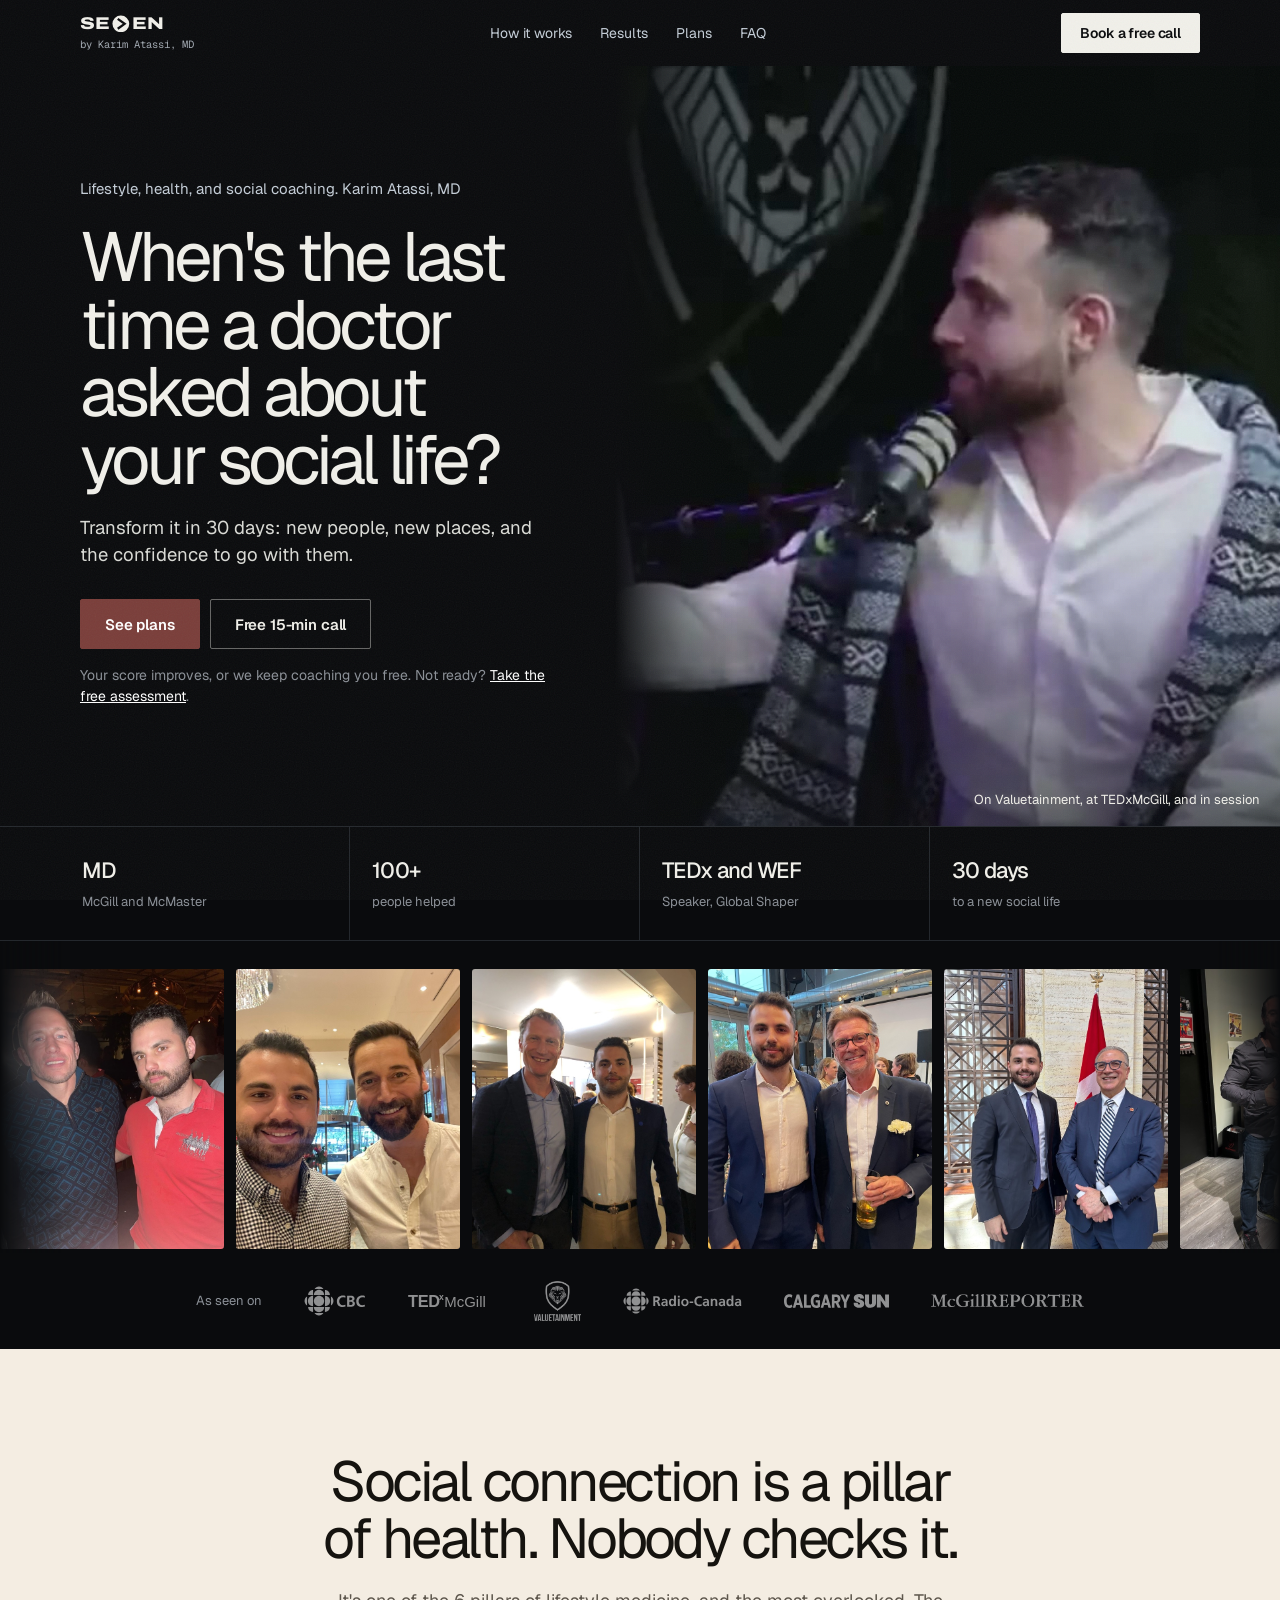
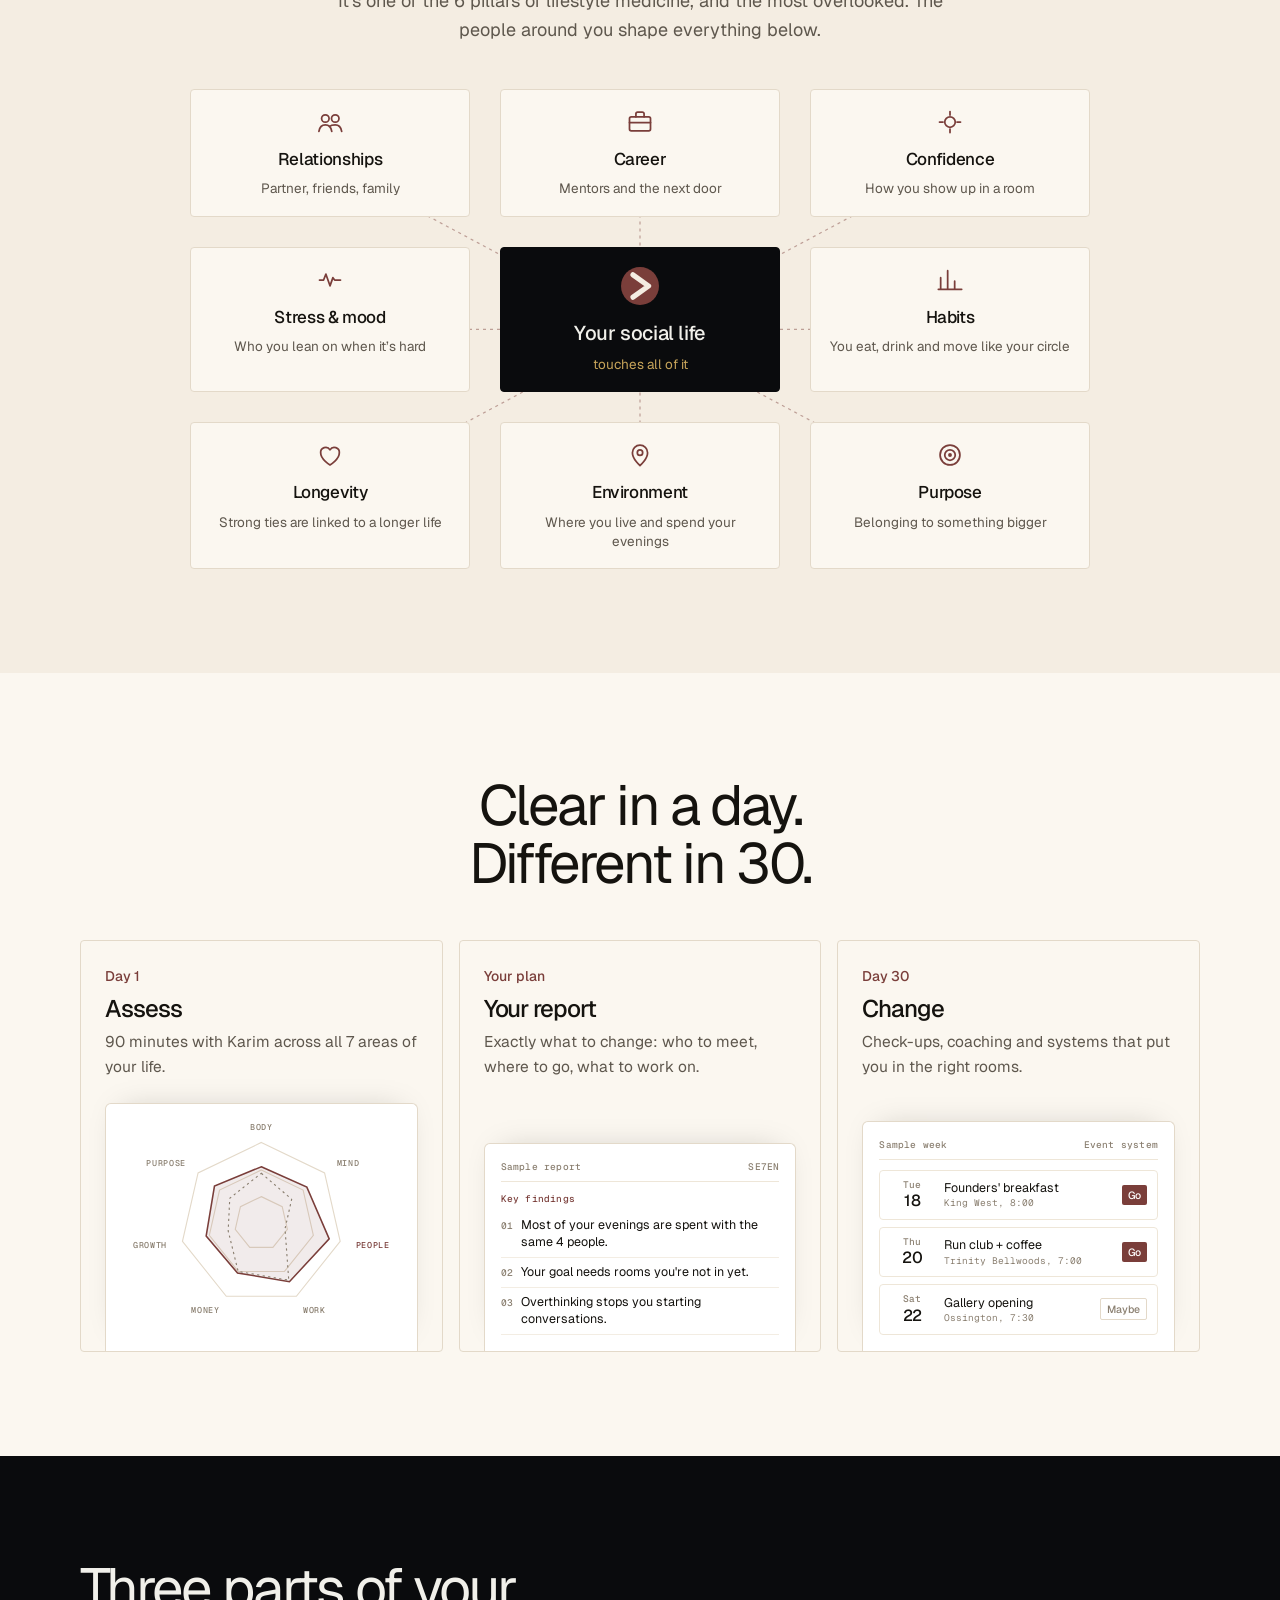
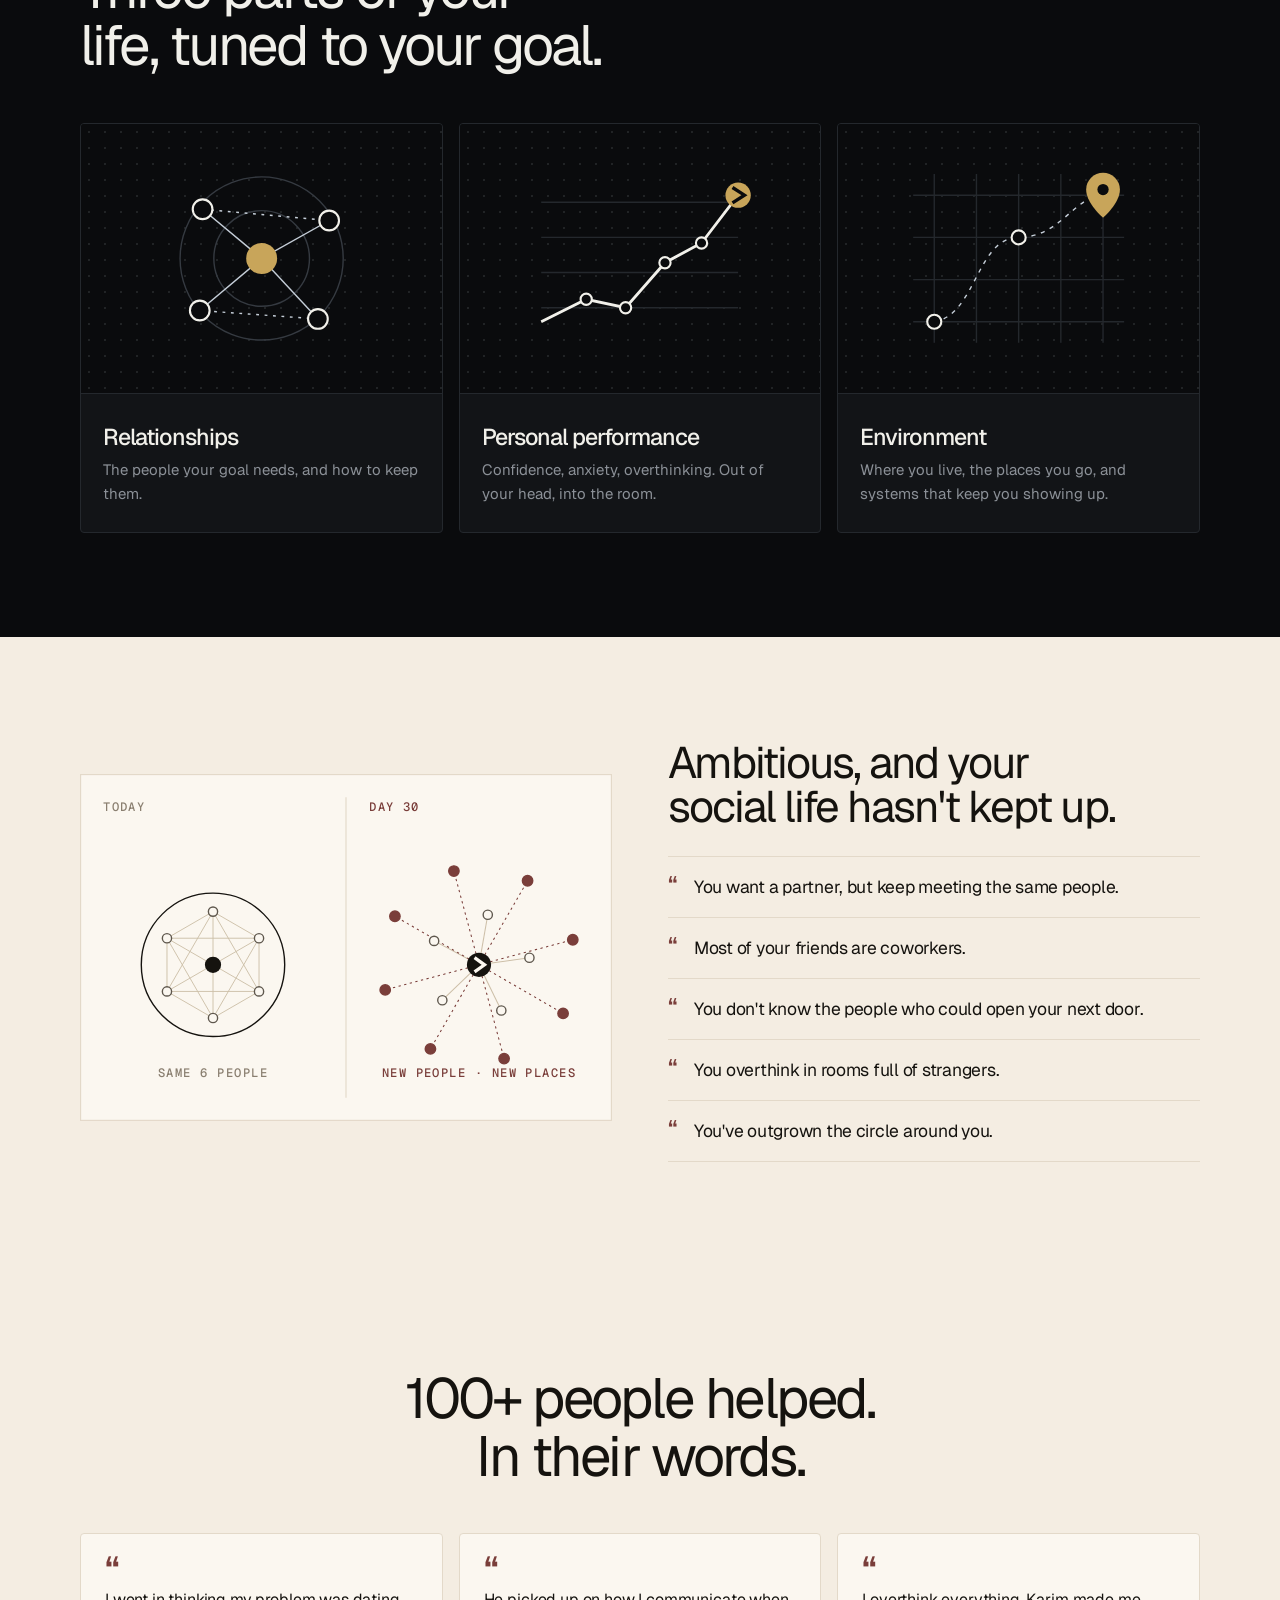
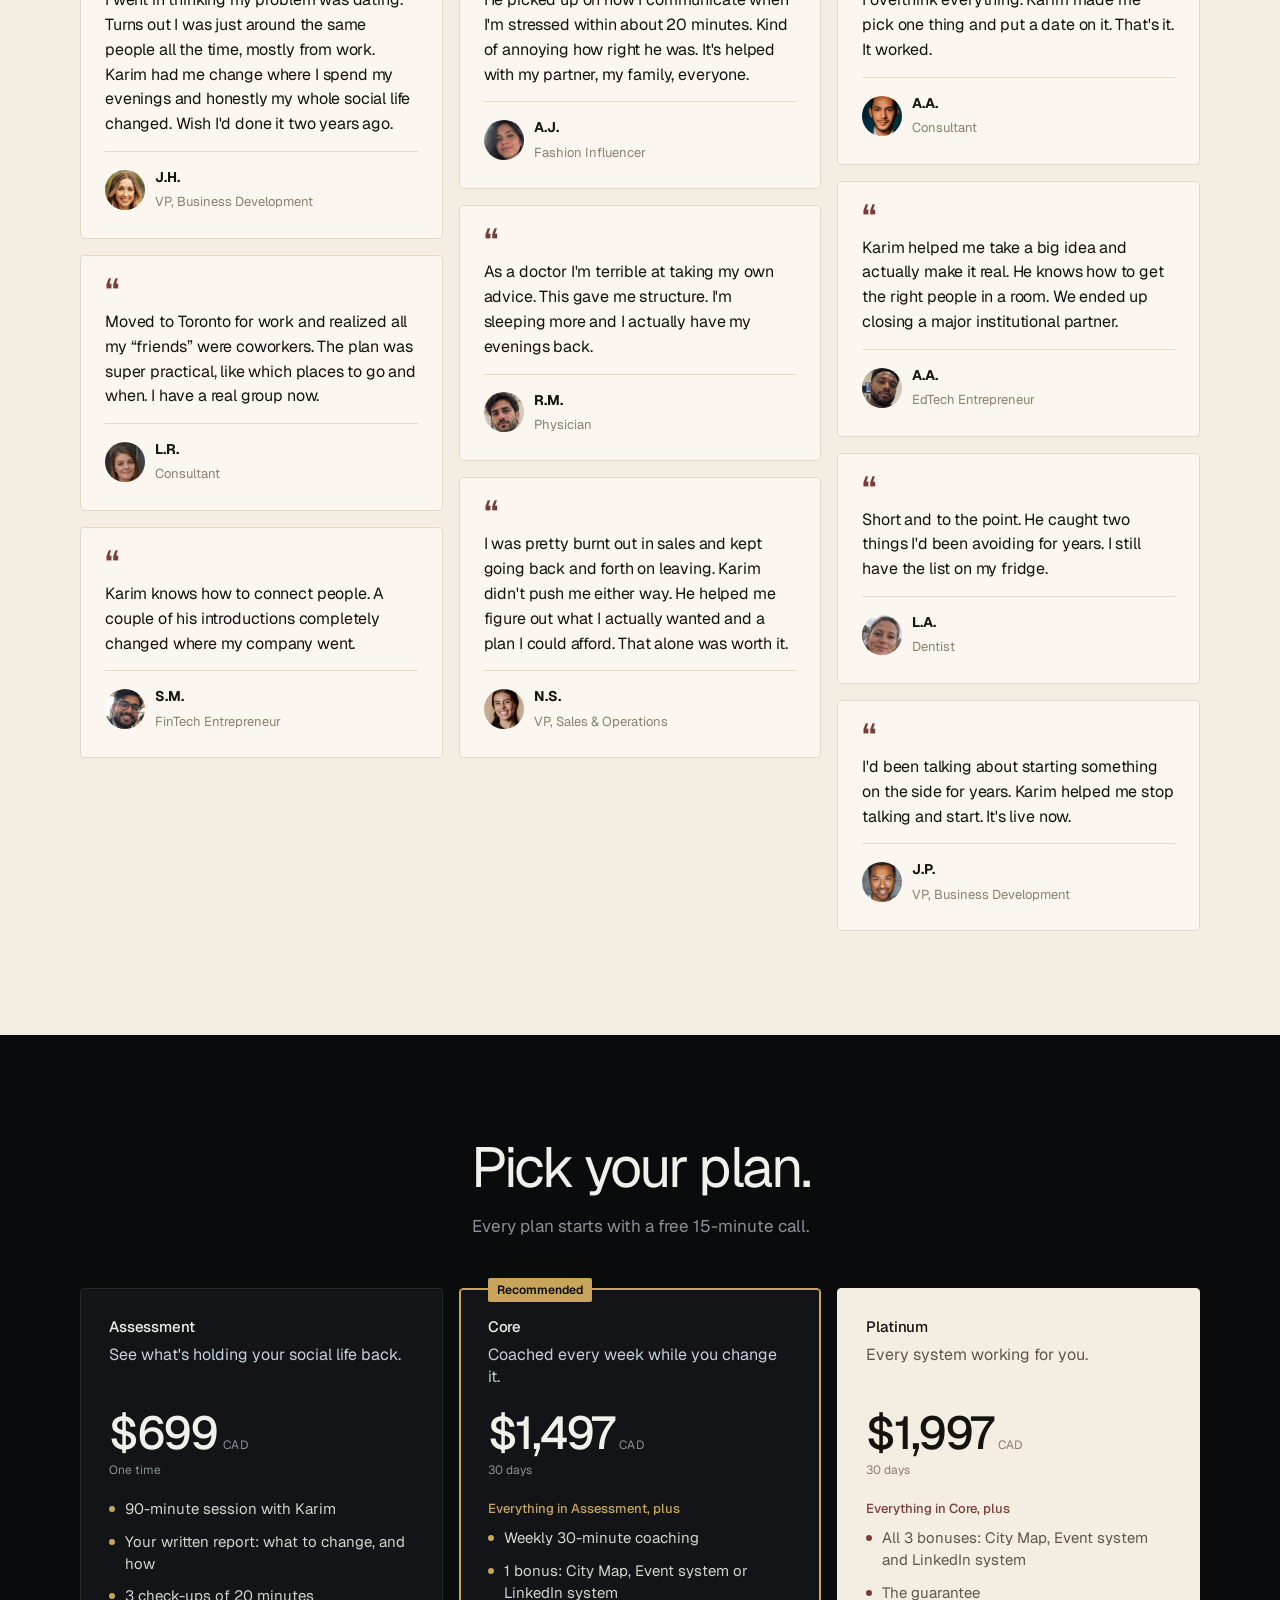
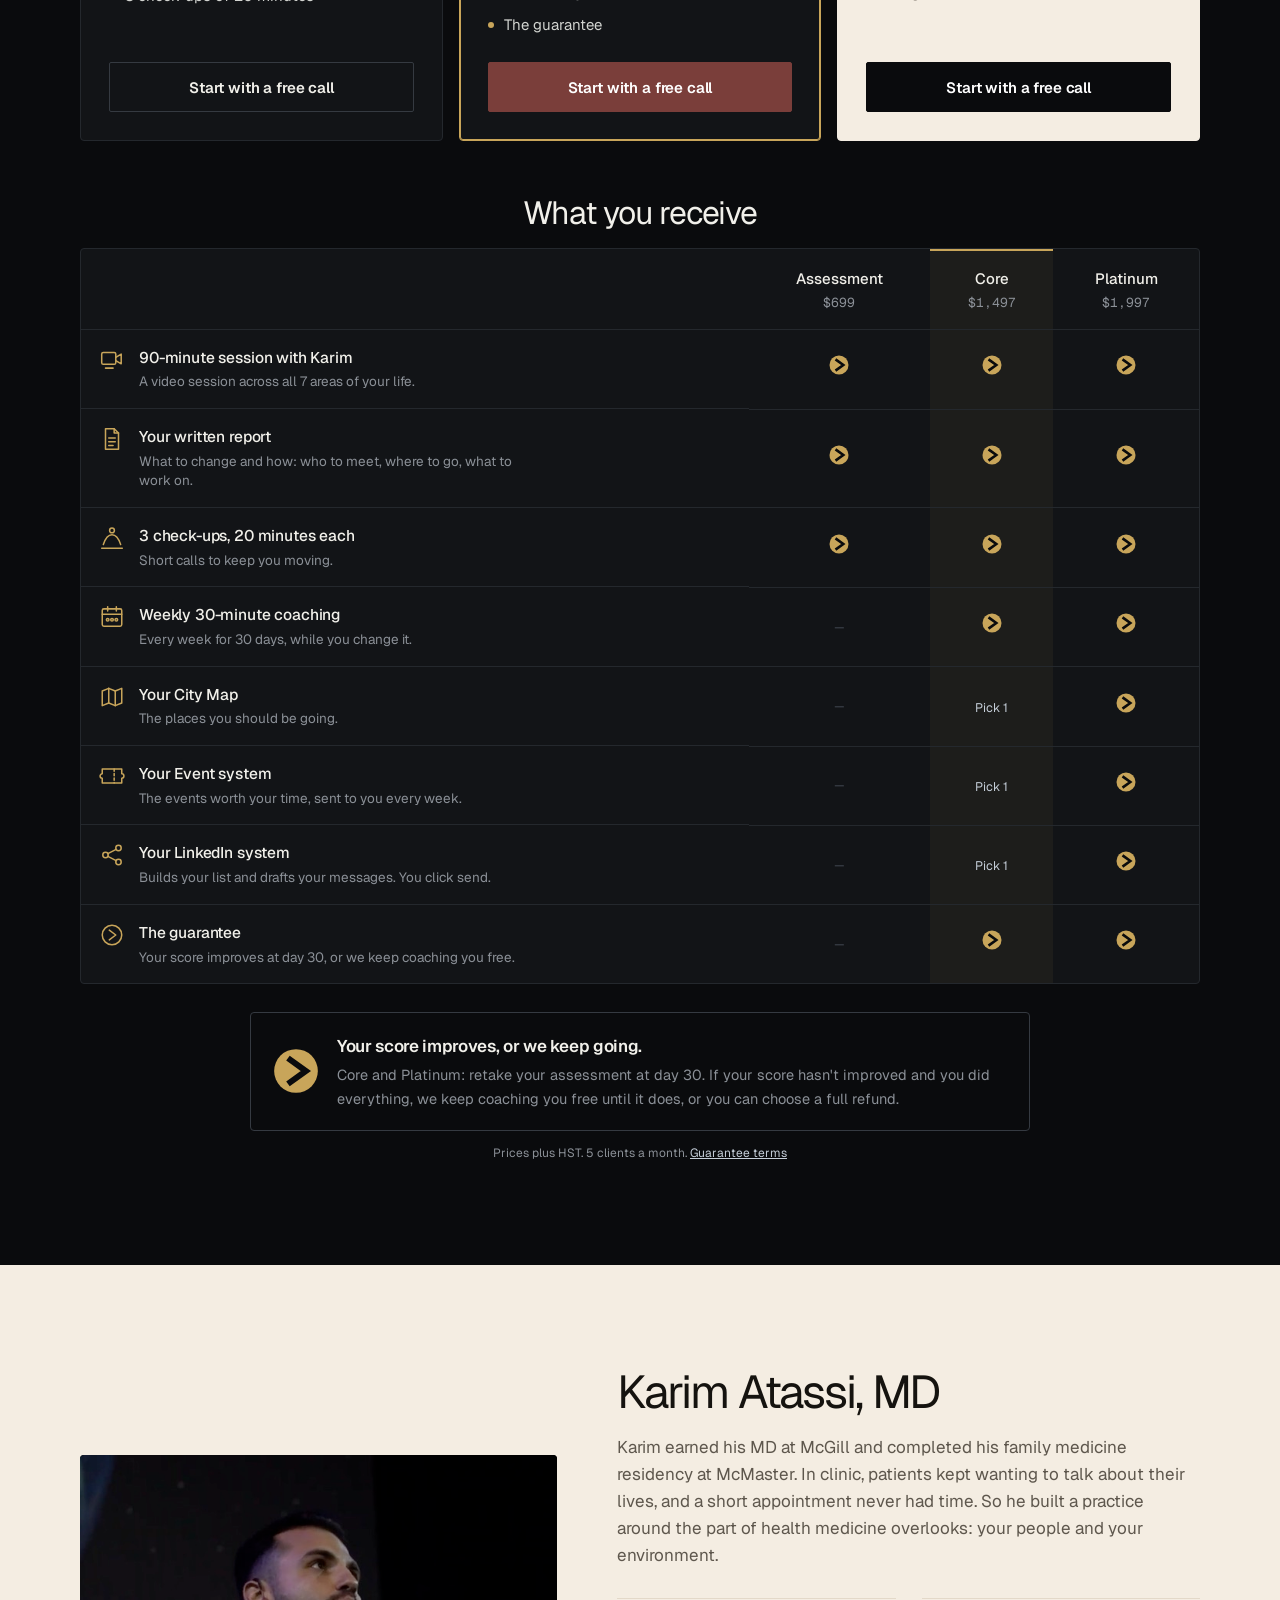
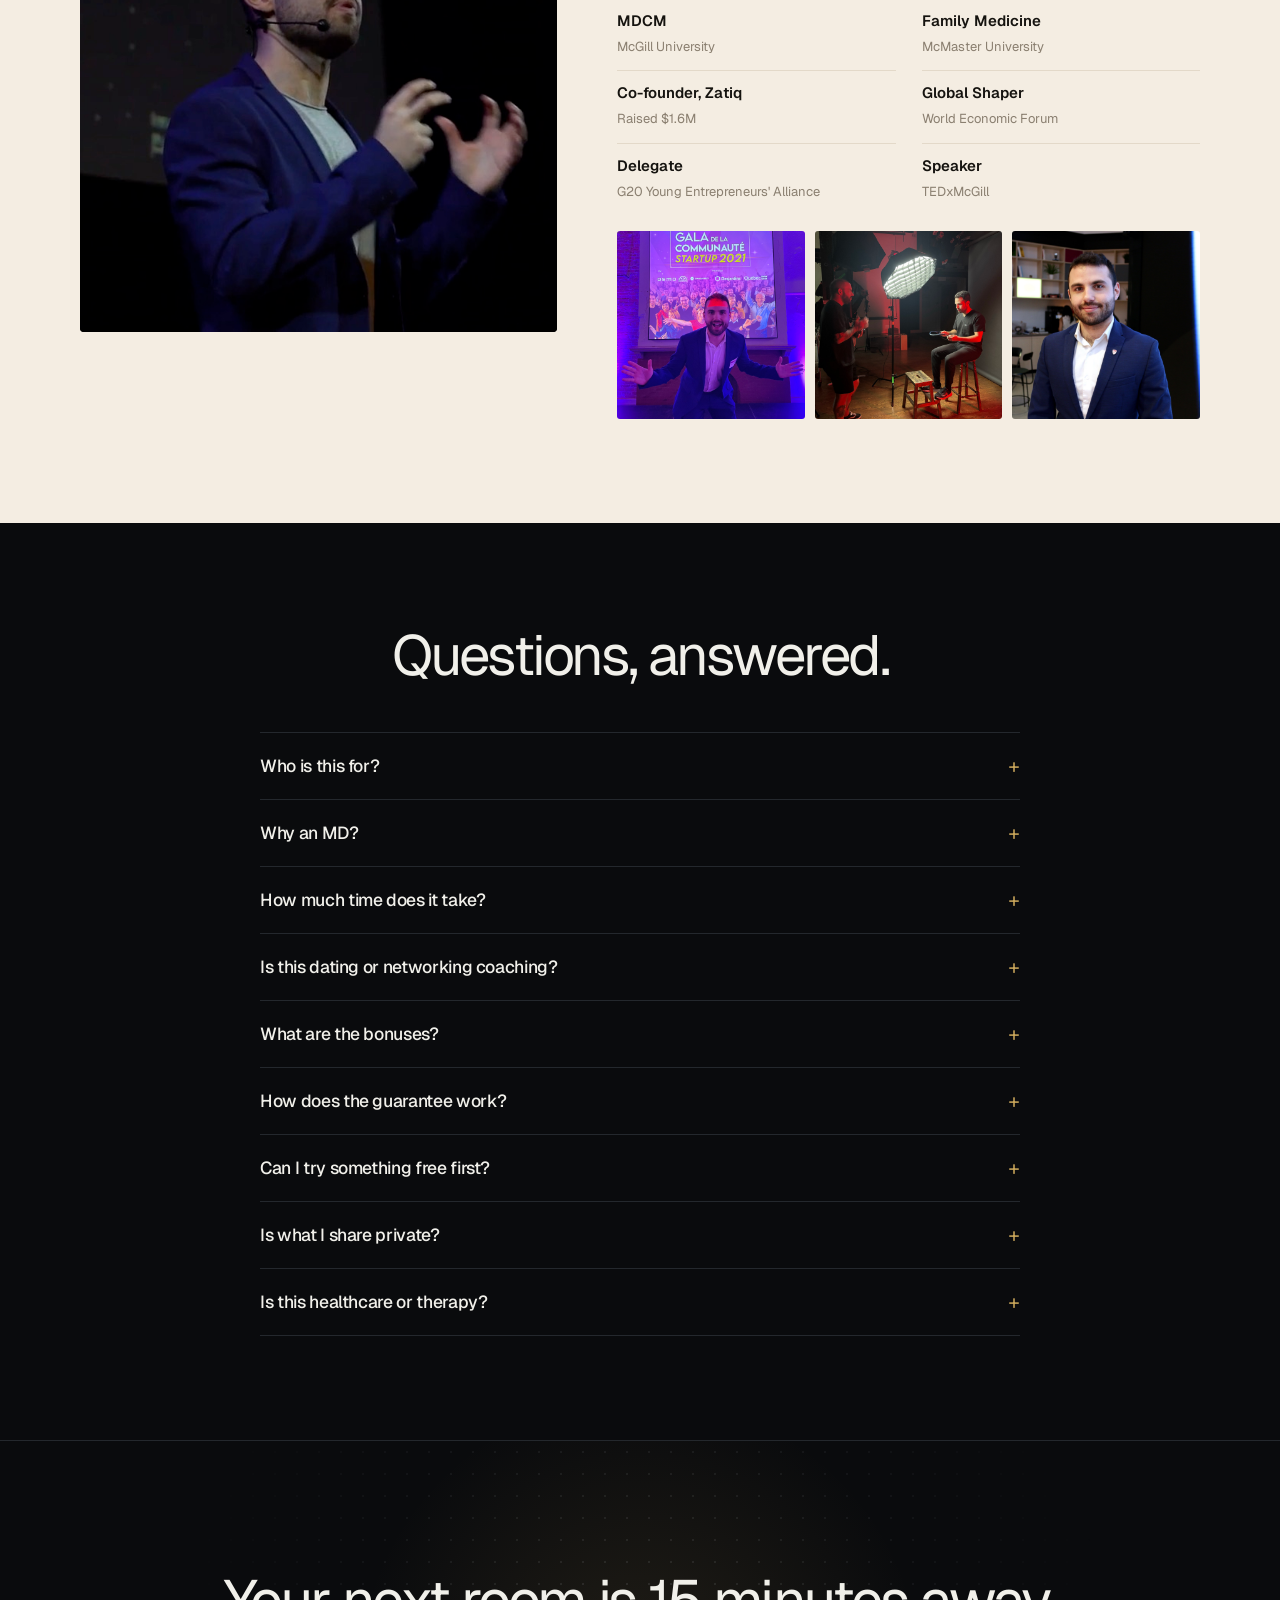
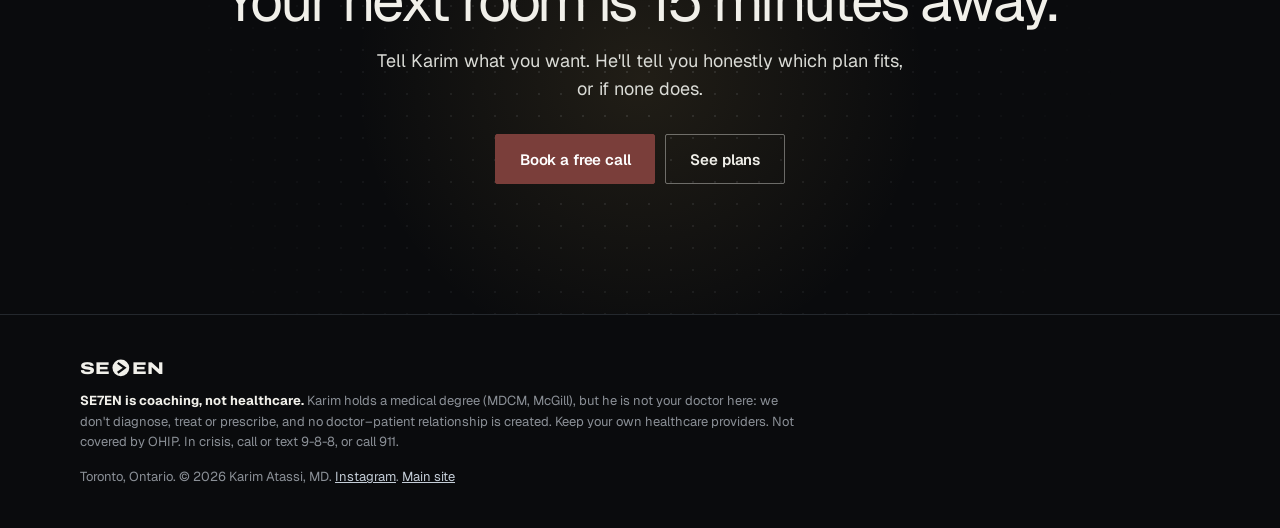
==== social/index.html @ a7f188f7 "social: visual 'What you receive' comparison per plan; About uses TEDx spotlight + Startup Gala, whi" ====
<!doctype html>
<html lang="en-CA">
<head>
<meta charset="utf-8">
<meta name="viewport" content="width=device-width, initial-scale=1, viewport-fit=cover">
<title>Social Health Coaching · Karim Atassi, MD</title>
<meta name="description" content="When's the last time a doctor asked about your social life? MD-led lifestyle and social health coaching with Karim Atassi, MD. Transform your social life in 30 days. From $699 CAD. Coaching, not healthcare.">
<meta name="theme-color" content="#0A0B0D">
<meta property="og:title" content="When's the last time a doctor asked about your social life?">
<meta property="og:description" content="MD-led lifestyle and social health coaching with Karim Atassi, MD. New people, new places, and the confidence to go with them.">
<meta property="og:image" content="https://karimatassi.github.io/book/assets/karim-tedx.jpg">
<link rel="icon" href="../assets/mark.svg" type="image/svg+xml">
<link rel="preconnect" href="https://fonts.googleapis.com">
<link rel="preconnect" href="https://fonts.gstatic.com" crossorigin>
<link href="https://fonts.googleapis.com/css2?family=Archivo:wdth,wght@125,800&family=Geist:wght@300;400;500;600&family=Geist+Mono:wght@400;500&display=swap" rel="stylesheet">
<style>
:root{--ob:#0A0B0D;--g1:#121417;--g2:#1A1D21;--ld:#24282D;--ld2:#353A41;--iv:#F1F0EA;--ti:#8B9097;--si:#C5CED8;
--cr:#F4EDE2;--cr2:#FBF7F0;--lc:#E3D9C9;--ink:#15130F;--ink2:#5E574D;--lab:#8A7F70;--ox:#7A3E3A;--ox2:#934B46;--gold:#C8A55A;
--max:1160px;--sans:Geist,Inter,system-ui,-apple-system,"Segoe UI",sans-serif;--mono:"Geist Mono",ui-monospace,Menlo,monospace;--wm:Archivo,"Arial Black",system-ui,sans-serif}
*{box-sizing:border-box}html{scroll-behavior:smooth;scroll-padding-top:64px;-webkit-text-size-adjust:100%}
body{margin:0;background:var(--ob);color:var(--iv);font:400 16px/1.6 var(--sans);-webkit-font-smoothing:antialiased;overflow-x:hidden}
img,video{max-width:100%;display:block}a{color:inherit}p{margin:0}
h1,h2{font-weight:400!important}h1,h2,h3{font-family:var(--sans);font-weight:500;letter-spacing:-.045em;line-height:1.02;margin:0;text-wrap:balance}
h1 em,h2 em{font-style:normal;color:var(--gold)}.lt h2 em{color:var(--ox)}
.wrap{max-width:var(--max);margin:0 auto;padding-left:max(20px,env(safe-area-inset-left,0px));padding-right:max(20px,env(safe-area-inset-right,0px))}
.skip{position:absolute;left:-999px;top:8px;background:var(--iv);color:var(--ob);padding:8px 12px;z-index:300}.skip:focus{left:12px}
.k{display:inline-flex;align-items:center;gap:10px;font:500 11.5px/1.4 var(--mono);letter-spacing:.14em;text-transform:uppercase;color:var(--gold);margin:0 0 18px}
.k::before{content:"";width:7px;height:7px;border:1.5px solid currentColor;border-radius:50%}
.lt .k{color:var(--lab)}
.btn{display:inline-flex;align-items:center;justify-content:center;gap:10px;min-height:50px;padding:0 24px;border-radius:2px;font:600 15px var(--sans);letter-spacing:-.01em;text-decoration:none;border:1px solid transparent;cursor:pointer;transition:background .15s,border-color .15s;white-space:nowrap}
.btn:focus-visible{outline:2px solid var(--gold);outline-offset:3px}
.b-ox{background:var(--ox);color:#fff;border-color:var(--ox)}.b-ox:hover{background:var(--ox2);border-color:var(--ox2)}
.b-iv{background:var(--iv);color:var(--ob);border-color:var(--iv)}.b-iv:hover{background:#fff}
.b-ln{border-color:rgba(241,240,234,.4);color:var(--iv)}.b-ln:hover{border-color:var(--iv);background:rgba(255,255,255,.06)}
.lt .b-ln{border-color:#CDBFA8;color:var(--ink)}.lt .b-ln:hover{border-color:var(--ink);background:transparent}
.btn .ar{transition:transform .2s}.btn:hover .ar{transform:translateX(3px)}.blk{width:100%}
section{padding:104px 0;position:relative}
.lt{background:var(--cr);color:var(--ink)}.lt2{background:var(--cr2);color:var(--ink)}.dk{background:var(--ob)}.gr{background:var(--g1)}
.hd{max-width:660px;margin-bottom:48px}.hd.c{margin:0 auto 48px;text-align:center}.hd.c .k{justify-content:center}
.hd h2{font-size:clamp(32px,4.4vw,58px)}.hd p.s{margin-top:16px;font-size:17px;color:var(--ti)}.lt .hd p.s,.lt2 .hd p.s{color:var(--ink2)}

.wm{display:inline-flex;align-items:center;font:800 17px/1 var(--wm);font-stretch:125%;letter-spacing:.02em;color:var(--iv);text-decoration:none}
.wm svg{width:1.04em;height:1.04em;margin:0 .1em;flex:none}.wm .b{fill:var(--iv)}.wm .p{fill:none;stroke:var(--ob);stroke-width:5.2;stroke-miterlimit:12}

/* nav */
.nav{position:fixed;top:0;left:0;right:0;z-index:50;padding-top:env(safe-area-inset-top,0px);transition:background .25s,border-color .25s;border-bottom:1px solid transparent}
.nav.on{background:rgba(10,11,13,.88);backdrop-filter:blur(12px);-webkit-backdrop-filter:blur(12px);border-bottom-color:var(--ld)}
.nav .wrap{display:flex;align-items:center;justify-content:space-between;height:66px;gap:20px}
.brand{display:flex;flex-direction:column;gap:5px;text-decoration:none}.brand small{font:400 10.5px var(--mono);color:var(--si);opacity:.8}
.nav nav{display:flex;gap:28px;font-size:14px}.nav nav a{text-decoration:none;color:var(--si)}.nav nav a:hover{color:#fff}
.nav .btn{min-height:40px;padding:0 18px;font-size:14px}
@media(max-width:940px){.nav nav{display:none}.nav .wrap{height:58px}}

/* hero: split, copy left, film right */
.hero{position:relative;background:var(--ob);padding:66px 0 0;overflow:hidden}
.hero .grid{display:grid;grid-template-columns:minmax(0,1fr) minmax(0,1.08fr);min-height:min(calc(100svh - 66px),760px)}
.hero .copy{align-self:center;padding:56px 56px 64px max(20px,calc((100vw - var(--max))/2 + 20px))}
.hero .film{position:relative;overflow:hidden;background:#05060a}
.hero .film video{position:absolute;inset:0;width:100%;height:100%;object-fit:cover;object-position:50% 40%}
.hero .film::after{content:"";position:absolute;inset:0;background:linear-gradient(90deg,var(--ob) 0%,rgba(10,11,13,0) 18%),linear-gradient(0deg,rgba(10,11,13,.6),rgba(10,11,13,0) 30%)}
.hero .film .tagline{position:absolute;right:20px;bottom:18px;z-index:1;font:500 10.5px var(--mono);letter-spacing:.12em;text-transform:uppercase;color:var(--si)}
.hero h1{font-size:clamp(40px,4.9vw,72px);letter-spacing:-.05em}
.hero .sub{margin-top:20px;font-size:18.5px;line-height:1.5;color:#DADBD6;max-width:40ch}
.hero .ctas{display:flex;flex-wrap:wrap;gap:10px;margin-top:30px}
.hero .mi{margin-top:16px;font:400 12px var(--mono);color:var(--si);opacity:.85}
.hero .mi a{color:#fff}
@media(max-width:900px){
 .hero{padding-top:58px}
 .hero .grid{grid-template-columns:minmax(0,1fr);min-height:0}
 .hero .film{order:-1;aspect-ratio:5/4}
 .hero .film video{object-position:50% 35%}
 .hero .film::after{background:linear-gradient(0deg,var(--ob) 0%,rgba(10,11,13,0) 35%)}
 .hero .copy{padding:22px 20px 52px}
 .hero .ctas .btn{flex:1 1 100%}
}

/* stat strip */
.stats{border-top:1px solid var(--ld);border-bottom:1px solid var(--ld);background:var(--ob)}
.stats ul{list-style:none;margin:0 auto;padding:0;display:grid;grid-template-columns:repeat(4,minmax(0,1fr))}
.stats li{padding:26px 22px;border-right:1px solid var(--ld)}.stats li:last-child{border-right:0}
.stats b{display:block;font-size:22px;font-weight:500;letter-spacing:-.03em}
.stats span{font:400 11.5px var(--mono);color:var(--ti);letter-spacing:.04em}
@media(max-width:760px){.stats ul{grid-template-columns:1fr 1fr}.stats li:nth-child(2){border-right:0}.stats li:nth-child(-n+2){border-bottom:1px solid var(--ld)}.stats li{padding:20px 18px}.stats b{font-size:19px}}
.press{padding:28px 0;background:var(--ob)}
.press .wrap{display:flex;align-items:center;justify-content:center;flex-wrap:wrap;gap:16px 42px}
.press p{font:500 11px var(--mono);letter-spacing:.14em;text-transform:uppercase;color:var(--ti)}
.press img{height:var(--h);width:auto;filter:grayscale(1) brightness(0) invert(1);opacity:.55}
@media(max-width:640px){.press .wrap{gap:14px 26px}.press p{width:100%;text-align:center}.press img{transform:scale(.85)}}

/* people reel */
.mont{background:var(--ob);padding:28px 0 4px;overflow:hidden;-webkit-mask-image:linear-gradient(90deg,transparent,#000 5%,#000 95%,transparent);mask-image:linear-gradient(90deg,transparent,#000 5%,#000 95%,transparent)}
.mtrack{display:flex;gap:12px;width:max-content;animation:mrun 80s linear infinite}
.mont:hover .mtrack{animation-play-state:paused}
.mtrack img{height:280px;width:224px;max-width:none;object-fit:cover;border-radius:3px;filter:saturate(.92)}
@keyframes mrun{to{transform:translateX(calc(-50% - 6px))}}
@media(max-width:640px){.mtrack img{height:190px;width:152px}.mtrack{animation-duration:60s}}
@media(prefers-reduced-motion:reduce){.mtrack{animation:none}.mont{overflow-x:auto}}
/* statement */
.state{text-align:center}
.state h2{font-size:clamp(30px,4.4vw,56px);max-width:18ch;margin:0 auto}
.state p.s{margin:20px auto 0;font-size:18px;color:var(--ink2);max-width:52ch}
.chips{display:flex;flex-wrap:wrap;justify-content:center;gap:8px;margin-top:30px}
.chips span{border:1px solid #D6C9B4;border-radius:2px;padding:8px 13px;font:500 11.5px var(--mono);letter-spacing:.06em;text-transform:uppercase;color:var(--ink2)}
.chips span.on{border-color:var(--ox);color:#fff;background:var(--ox)}
.chips-note{margin-top:14px;font:400 12px var(--mono);color:var(--lab)}

/* social map */
.smap{position:relative;max-width:900px;margin:44px auto 0}
.smap .lines{position:absolute;inset:0;width:100%;height:100%}
.smap .lines line{stroke:#7A3E3A;stroke-opacity:.45;stroke-width:1.2;stroke-dasharray:3 4;vector-effect:non-scaling-stroke}
.smap ul{position:relative;list-style:none;margin:0;padding:0;display:grid;grid-template-columns:repeat(3,minmax(0,1fr));gap:30px}
.smap li{background:var(--cr2);border:1px solid var(--lc);border-radius:4px;padding:18px 16px;display:flex;flex-direction:column;align-items:center;gap:6px;text-align:center}
.smap li svg{width:28px;height:28px;fill:none;stroke:var(--ox);stroke-width:1.5;stroke-linecap:round;stroke-linejoin:round;margin-bottom:4px}
.smap li b{font-size:17px;font-weight:500;letter-spacing:-.02em;color:var(--ink)}
.smap li span{font:400 12px/1.4 var(--mono);color:var(--ink2)}
.smap li.hub{background:var(--ob);border-color:var(--ob);justify-content:center}
.smap li.hub b{color:var(--iv);font-size:20px}.smap li.hub span{color:var(--gold)}
.smap .coin svg{width:40px;height:40px;stroke:none;margin:0}
@media(max-width:700px){.smap .lines{display:none}.smap ul{grid-template-columns:1fr 1fr;gap:10px}.smap li{padding:14px 10px}.smap li.hub{grid-column:1/-1;order:-1;padding:18px}.smap li.hub .coin svg{width:32px;height:32px}.smap li b{font-size:15.5px}}
/* steps with product mocks */
.steps{display:grid;grid-template-columns:repeat(3,minmax(0,1fr));gap:16px}
.step{background:var(--cr2);border:1px solid var(--lc);border-radius:4px;padding:26px 24px 0;display:flex;flex-direction:column;overflow:hidden}
.step .n{font:500 12px var(--mono);color:var(--ox);letter-spacing:.1em}
.step h3{font-size:24px;margin:12px 0 8px;color:var(--ink)}
.step p{color:var(--ink2);font-size:15.5px}
.mock{margin-top:auto;padding-top:24px}
.mock .scr{background:#fff;border:1px solid var(--lc);border-bottom:0;border-radius:6px 6px 0 0;padding:16px;box-shadow:0 -8px 30px -18px rgba(21,19,15,.25);min-height:190px}
.mk{font:500 7.5px var(--mono);letter-spacing:.08em;fill:#8A7F70}.mk.ox{fill:#7A3E3A}
.rp-t{display:flex;justify-content:space-between;font:500 9.5px var(--mono);letter-spacing:.1em;text-transform:uppercase;color:var(--lab);border-bottom:1px solid #EEE6D8;padding-bottom:8px;margin-bottom:10px}
.step .rp-k{font:500 9.5px var(--mono);letter-spacing:.1em;color:var(--ox);text-transform:uppercase;margin:10px 0 6px}
.rp-l{display:flex;gap:8px;align-items:flex-start;font-size:12.5px;line-height:1.35;color:var(--ink);padding:6px 0;border-bottom:1px solid #F3EDE3}
.rp-l i{flex:none;font:500 9.5px var(--mono);color:var(--lab);font-style:normal;margin-top:2px}
.cal{display:grid;gap:7px}
.ev{display:grid;grid-template-columns:44px 1fr auto;gap:10px;align-items:center;border:1px solid #EEE6D8;border-radius:4px;padding:8px 10px}
.step .ev .d{font:500 9.5px/1.2 var(--mono);color:var(--lab);text-transform:uppercase;text-align:center}.ev .d b{display:block;font:500 16px var(--sans);color:var(--ink);letter-spacing:-.03em}
.step .ev .t{font-size:12.5px;line-height:1.3;color:var(--ink)}.ev .t span{display:block;font:400 9.5px var(--mono);color:var(--lab)}
.ev .tag{font:500 9px var(--mono);letter-spacing:.08em;text-transform:uppercase;color:#fff;background:var(--ox);padding:3px 6px;border-radius:2px}
.ev .tag.g{background:transparent;color:var(--lab);border:1px solid #E3D9C9}
@media(max-width:940px){.steps{grid-template-columns:minmax(0,1fr)}}

/* pillars with workshop media */
.pills{display:grid;grid-template-columns:repeat(3,minmax(0,1fr));gap:16px}
.pc{background:var(--g1);border:1px solid var(--ld);border-radius:4px;overflow:hidden;display:flex;flex-direction:column}
.pc .m{aspect-ratio:4/3;overflow:hidden;background:var(--ob);border-bottom:1px solid var(--ld);display:grid;place-items:center;background-image:radial-gradient(rgba(197,206,216,.12) 1px,transparent 1.2px);background-size:16px 16px}.pc .m svg{width:78%;height:auto}.pc .m video,.pc .m img{width:100%;height:100%;object-fit:cover;filter:saturate(.9);transition:transform 1.2s ease}
.pc .b{padding:22px 22px 26px}.pc .n{font:500 11px var(--mono);color:var(--gold);letter-spacing:.12em}
.pc h3{font-size:23px;margin:10px 0 8px}.pc p{color:var(--ti);font-size:15px}
@media(max-width:940px){.pills{grid-template-columns:minmax(0,1fr)}.pc .m{aspect-ratio:16/9}.pc .b{padding:18px 18px 22px}}

/* who */
.who{display:grid;grid-template-columns:1fr 1fr;gap:56px;align-items:center}
.who svg{width:100%;height:auto}
.fk{font:500 10.5px var(--mono);letter-spacing:.12em;fill:#8A7F70}.fk.ox{fill:#7A3E3A}
.fit{list-style:none;padding:0;margin:0;border-top:1px solid var(--lc)}
.fit li{display:flex;gap:14px;padding:16px 0;border-bottom:1px solid var(--lc);font-size:17.5px;letter-spacing:-.015em;color:var(--ink)}
.fit li::before{content:"“";font:600 22px/1 var(--sans);color:var(--ox);width:12px;flex:none}
@media(max-width:860px){.who{grid-template-columns:minmax(0,1fr);gap:32px}.who figure{order:2}}

/* watch */
.watch{display:grid;grid-template-columns:1.35fr 1fr;gap:48px;align-items:center}
.player{position:relative;aspect-ratio:16/9;border-radius:4px;overflow:hidden;background:#000;border:1px solid var(--ld2)}
.player video{width:100%;height:100%;object-fit:cover}
.player button{position:absolute;inset:0;display:flex;align-items:flex-end;justify-content:flex-start;gap:12px;padding:20px;background:linear-gradient(0deg,rgba(0,0,0,.7),rgba(0,0,0,0) 50%);border:0;color:#fff;cursor:pointer;font:500 13px var(--mono);letter-spacing:.08em;text-transform:uppercase;text-align:left}
.player button .pl{width:52px;height:52px;border-radius:50%;background:var(--iv);display:grid;place-items:center;flex:none}
.player button .pl::before{content:"";border-left:14px solid var(--ob);border-top:9px solid transparent;border-bottom:9px solid transparent;margin-left:4px}
.player.playing button{display:none}
.thumbs{display:grid;grid-template-columns:repeat(2,minmax(0,1fr));gap:10px;margin-top:10px}
.thumbs button{position:relative;padding:0;border:1px solid var(--ld);border-radius:3px;overflow:hidden;background:#000;cursor:pointer;aspect-ratio:16/10}
.thumbs button img{width:100%;height:100%;object-fit:cover;opacity:.7}.thumbs button[aria-pressed="true"]{border-color:var(--gold)}.thumbs button[aria-pressed="true"] img{opacity:1}
.thumbs button span{position:absolute;left:6px;bottom:6px;font:500 9.5px var(--mono);letter-spacing:.08em;text-transform:uppercase;color:#fff;background:rgba(0,0,0,.6);padding:3px 6px;border-radius:2px}
.watch blockquote{margin:0;font-size:clamp(22px,2.4vw,30px);line-height:1.25;letter-spacing:-.03em;font-weight:400}
.watch blockquote::before{content:"“";display:block;font-size:54px;line-height:.6;color:var(--gold);margin-bottom:14px}
.watch cite{display:block;margin-top:18px;font:400 12px var(--mono);font-style:normal;color:var(--ti);letter-spacing:.04em}
@media(max-width:940px){.watch{grid-template-columns:minmax(0,1fr);gap:32px}}

/* results */
.quotes{display:grid;grid-template-columns:repeat(3,minmax(0,1fr));gap:16px}
.q{margin:0;background:var(--cr2);border:1px solid var(--lc);border-radius:4px;padding:24px;display:flex;flex-direction:column;gap:14px}
.q .mark{font:600 34px/.7 var(--sans);color:var(--ox);height:16px}
.q blockquote{margin:0;font-size:16px;line-height:1.55;color:var(--ink);letter-spacing:-.01em}
.q .who{display:flex;gap:10px;align-items:center;margin-top:auto;padding-top:14px;border-top:1px solid var(--lc)}
.q .who img{width:40px;height:40px;border-radius:50%;object-fit:cover}.q .who b{display:block;font-size:14px;color:var(--ink)}.q .who span{font:400 11px var(--mono);color:var(--lab)}
.swipe{display:none;text-align:center;font:500 11px var(--mono);letter-spacing:.1em;text-transform:uppercase;color:var(--lab);margin-top:8px}
@media(max-width:940px){.quotes{display:flex;overflow-x:auto;scroll-snap-type:x mandatory;gap:12px;margin:0 -20px;padding:2px 20px 12px;scrollbar-width:none}.quotes::-webkit-scrollbar{display:none}.q{flex:0 0 82%;scroll-snap-align:center}.swipe{display:block}}

.quotes.wall{display:block;columns:3 300px;column-gap:16px}.wall .q{break-inside:avoid;margin:0 0 16px}
@media(max-width:940px){.quotes.wall{display:block;overflow:visible;margin:0;padding:0;columns:2 260px}.wall .q{flex:none}}
/* what you receive */
.recv{margin-top:56px}.recv h3{font-size:clamp(24px,2.6vw,32px);font-weight:400;letter-spacing:-.035em;margin-bottom:18px;text-align:center}
.tw{overflow-x:auto;border:1px solid var(--ld);border-radius:4px;background:var(--g1)}
.recv table{width:100%;border-collapse:collapse;min-width:560px}
.recv th,.recv td{padding:16px 18px;border-bottom:1px solid var(--ld);text-align:center;vertical-align:middle}
.recv tbody tr:last-child th,.recv tbody tr:last-child td{border-bottom:0}
.recv thead th{font-size:15px;font-weight:500;color:var(--iv);padding-block:18px}.recv thead small{display:block;font:400 13px var(--mono);color:var(--ti);margin-top:3px}
.recv .c{background:rgba(200,165,90,.06)}.recv thead .c{box-shadow:inset 0 2px 0 var(--gold)}
.recv tbody th{text-align:left;display:flex;gap:14px;align-items:flex-start;font-weight:400}
.recv .ico{flex:none;width:26px;height:26px;fill:none;stroke:var(--gold);stroke-width:1.4;stroke-linecap:round;stroke-linejoin:round;margin-top:1px}
.recv tbody th b{display:block;font-size:15.5px;font-weight:500;color:var(--iv);letter-spacing:-.01em}.recv tbody th small{display:block;font-size:13.5px;line-height:1.45;color:var(--ti);margin-top:2px;max-width:42ch}
.recv .y svg{width:20px;height:20px}.recv .y circle{fill:var(--gold)}.recv .y path{fill:none;stroke:var(--ob);stroke-width:5.2;stroke-miterlimit:12}
.recv .no{color:var(--ld2);font-size:18px}.recv .one{font-size:12.5px;color:var(--si);white-space:nowrap}
.sr{position:absolute;width:1px;height:1px;overflow:hidden;clip:rect(0 0 0 0)}
@media(max-width:640px){.recv table{min-width:0}.recv table,.recv tbody{display:block}.recv thead{display:none}
.recv tbody tr{display:grid;grid-template-columns:repeat(3,minmax(0,1fr));border-bottom:1px solid var(--ld)}.recv tbody tr:last-child{border-bottom:0}
.recv tbody th{grid-column:1/-1;border:0;padding:16px 16px 10px}.recv td{border:0;padding:4px 4px 16px;display:flex;flex-direction:column;align-items:center;gap:6px}
.recv td::before{content:attr(data-l);font-size:11.5px;color:var(--ti)}.recv .c{background:transparent}.recv .one{font-size:12px}}
/* plans */
.plans{display:grid;grid-template-columns:repeat(3,minmax(0,1fr));gap:16px;align-items:stretch}
.plan{background:var(--g1);border:1px solid var(--ld);border-radius:4px;padding:28px;display:flex;flex-direction:column;position:relative}
.plan .name{font:500 11.5px var(--mono);letter-spacing:.16em;text-transform:uppercase;color:var(--ti)}
.plan .for{margin-top:8px;font-size:16px;line-height:1.4;color:var(--si);min-height:46px}
.plan .price{font:500 46px/1 var(--sans);margin:20px 0 6px;letter-spacing:-.05em}.plan .price small{font:400 12px var(--mono);color:var(--ti);margin-left:6px;letter-spacing:.04em}
.plan .terms{font:400 12px var(--mono);color:var(--ti)}
.plan ul{list-style:none;padding:0;margin:20px 0 26px;display:grid;gap:11px}
.plan li{display:flex;gap:10px;font-size:15px;line-height:1.45;color:#D2D4D0}.plan li::before{content:"";flex:none;width:6px;height:6px;margin-top:8px;border-radius:50%;background:var(--gold)}
.plan .btn{margin-top:auto}.plan .inc{font:500 10.5px var(--mono);color:var(--gold);letter-spacing:.12em;text-transform:uppercase;margin-top:22px}.plan .inc+ul{margin-top:10px}
.plan.rec{border-color:var(--gold);box-shadow:0 0 0 1px var(--gold) inset}
.plan .tag{position:absolute;top:-11px;left:28px;background:var(--gold);color:var(--ob);font:600 10.5px var(--mono);letter-spacing:.12em;text-transform:uppercase;border-radius:2px;padding:4px 9px}
.plan.top{background:var(--cr);color:var(--ink);border-color:var(--cr)}.plan.top .name,.plan.top .terms,.plan.top .price small{color:var(--lab)}.plan.top .for,.plan.top li{color:var(--ink2)}.plan.top .inc{color:var(--ox)}.plan.top li::before{background:var(--ox)}
.plan .btn-dark,.plan .btn-gold{background:var(--ox);color:#fff;border-color:var(--ox)}.plan .btn-dark:hover,.plan .btn-gold:hover{background:var(--ox2)}
.plan.top .btn-gold{background:var(--ob);border-color:var(--ob)}
.plan .btn-line{border-color:var(--ld2);color:var(--iv)}.plan .btn-line:hover{border-color:var(--ti)}.btn-block{width:100%}
.guar{margin:28px auto 0;max-width:780px;display:flex;gap:18px;align-items:center;border:1px solid var(--ld2);border-radius:4px;padding:20px 22px}
.seal{flex:none;width:58px;height:58px;border-radius:50%;border:1px solid var(--gold);color:var(--gold);display:grid;place-items:center;text-align:center;font:500 9.5px/1.25 var(--mono);letter-spacing:.08em;text-transform:uppercase}
.guar b{display:block;font-size:17px;font-weight:600;margin-bottom:3px;letter-spacing:-.02em}.guar p{color:var(--ti);font-size:14.5px}
.plan-note{margin-top:14px;text-align:center;font:400 12px var(--mono);color:var(--ti)}.plan-note a{color:var(--si)}
@media(max-width:980px){.plans{grid-template-columns:minmax(0,1fr);gap:22px}.plan .for{min-height:0}}
@media(max-width:560px){.guar{flex-direction:column;align-items:flex-start}}

/* about */
.about{display:grid;grid-template-columns:.9fr 1.1fr;gap:60px;align-items:center}
.about .ph{position:relative;aspect-ratio:1/1;border-radius:4px;overflow:hidden;background:#000}
.about .ph img{width:100%;height:100%;object-fit:cover;object-position:center 20%}
.about .ph figcaption{position:absolute;left:12px;bottom:12px;font:500 10.5px var(--mono);letter-spacing:.1em;text-transform:uppercase;color:var(--iv);background:rgba(10,11,13,.7);padding:6px 9px;border-radius:2px}
.about h2{font-size:clamp(30px,3.6vw,46px);color:var(--ink)}
.about .bio{margin-top:18px;font-size:17px;color:var(--ink2);max-width:56ch}
.creds{display:grid;grid-template-columns:repeat(2,minmax(0,1fr));gap:12px 26px;margin:28px 0 0;padding:0;list-style:none}
.creds li{border-top:1px solid var(--lc);padding-top:10px}.creds b{display:block;color:var(--ink);font-weight:600;font-size:15px}.creds span{font:400 11.5px var(--mono);color:var(--lab)}
.strip{display:grid;grid-template-columns:repeat(3,minmax(0,1fr));gap:10px;margin-top:28px}
.strip img{aspect-ratio:1/1;object-fit:cover;border-radius:3px}
@media(max-width:900px){.about{grid-template-columns:minmax(0,1fr);gap:32px}.about .ph{aspect-ratio:4/4.2}}

/* faq */
.faq{max-width:760px;margin:0 auto;border-top:1px solid var(--ld)}.faq details{border-bottom:1px solid var(--ld)}
.faq summary{cursor:pointer;list-style:none;display:flex;justify-content:space-between;align-items:center;gap:16px;padding:19px 0;font-size:17.5px;font-weight:500;letter-spacing:-.02em}
.faq summary::-webkit-details-marker{display:none}.faq summary::after{content:"+";flex:none;font:400 20px var(--mono);color:var(--gold);transition:transform .2s}
.faq details[open] summary::after{transform:rotate(45deg)}.faq details p{padding:0 0 18px;color:var(--ti);font-size:15.5px;max-width:64ch}.faq details a{color:var(--si)}

/* final */
.final{position:relative;overflow:hidden;text-align:center;padding:130px 0;background:var(--ob);border-top:1px solid var(--ld)}
.final::before{content:"";position:absolute;inset:0;background-image:radial-gradient(rgba(197,206,216,.14) 1px,transparent 1.2px);background-size:22px 22px;-webkit-mask-image:radial-gradient(circle at 50% 50%,#000,transparent 70%);mask-image:radial-gradient(circle at 50% 50%,#000,transparent 70%)}
.final video{position:absolute;inset:0;width:100%;height:100%;object-fit:cover;opacity:.45}
.final::after{content:"";position:absolute;left:50%;top:50%;width:620px;height:620px;transform:translate(-50%,-50%);border-radius:50%;background:radial-gradient(circle,rgba(200,165,90,.12),transparent 65%)}
.final .wrap{position:relative;z-index:1}.final h2{font-size:clamp(32px,4.6vw,58px)}
.final p{margin:16px auto 0;color:#DADBD6;font-size:18px;max-width:44ch}.final .ctas{display:flex;justify-content:center;flex-wrap:wrap;gap:10px;margin-top:30px}
footer{background:var(--ob);color:var(--ti);font-size:13px;padding:44px 0 calc(40px + env(safe-area-inset-bottom,0px));border-top:1px solid var(--ld)}
footer .wrap{display:grid;gap:14px}footer b{color:var(--iv)}footer a{color:var(--si)}
.sticky{position:fixed;left:10px;right:10px;bottom:calc(10px + env(safe-area-inset-bottom,0px));z-index:60;display:flex;gap:12px;align-items:center;justify-content:space-between;background:var(--g2);border:1px solid var(--ld2);border-radius:4px;padding:7px 7px 7px 16px;font:500 12px var(--mono);letter-spacing:.04em;box-shadow:0 18px 40px -12px rgba(0,0,0,.7);transform:translateY(140%);transition:transform .3s}
.sticky.show{transform:none}.sticky .btn{min-height:42px;padding:0 18px;font-size:14px}
@media(min-width:941px){.sticky{display:none}}@media(max-width:940px){footer{padding-bottom:calc(100px + env(safe-area-inset-bottom,0px))}}
@media(max-width:640px){body{font-size:15.5px}section{padding:68px 0}.hd,.hd.c{margin-bottom:32px}.plan{padding:24px 20px}.final{padding:96px 0}}
body::after{content:"";position:fixed;inset:0;z-index:200;pointer-events:none;opacity:.05;background-image:url("data:image/svg+xml,%3Csvg xmlns=%27http://www.w3.org/2000/svg%27 width=%27160%27 height=%27160%27%3E%3Cfilter id=%27n%27%3E%3CfeTurbulence type=%27fractalNoise%27 baseFrequency=%27.85%27 numOctaves=%272%27 stitchTiles=%27stitch%27/%3E%3C/filter%3E%3Crect width=%27100%25%27 height=%27100%25%27 filter=%27url(%23n)%27/%3E%3C/svg%3E")}
.rv{opacity:0;transform:translateY(14px);transition:opacity .6s ease,transform .6s ease}.rv.in{opacity:1;transform:none}
@media(prefers-reduced-motion:reduce){html{scroll-behavior:auto}.rv{opacity:1;transform:none;transition:none}}

/* frontend-design pass: quiet everything but the hero */
h1 em,h2 em,.lt h2 em{color:inherit}
.hero h1{font-size:clamp(44px,5.4vw,86px);letter-spacing:-.058em;line-height:.98}
.lede{font-size:15px;color:var(--si);margin:0 0 22px;max-width:46ch}
.hero .mi{font:400 14px/1.5 var(--sans);opacity:1;color:var(--ti)}
.hero .film .tagline{font:400 13px var(--sans);letter-spacing:0;text-transform:none;color:var(--iv)}
.press p{font:400 13px var(--sans);letter-spacing:0;text-transform:none}
.stats span{font:400 13px var(--sans);letter-spacing:0}
.step .n{font:500 14px var(--sans);letter-spacing:0;color:var(--ox)}
.plan .name{font:500 15px var(--sans);letter-spacing:-.01em;text-transform:none;color:var(--iv)}.plan.top .name{color:var(--ink)}
.plan .inc{font:500 13px var(--sans);letter-spacing:0;text-transform:none}
.plan .tag{font:600 12px var(--sans);letter-spacing:0;text-transform:none}
.plan .terms,.plan-note,.plan .price small{font-family:var(--sans)}
.seal{border:0;width:46px;height:46px}.seal svg{width:100%;height:100%}
.about .ph figcaption{font:400 12.5px var(--sans);letter-spacing:0;text-transform:none}
.q .who span,.creds span{font:400 13px var(--sans)}
.smap li span{font:400 13.5px/1.4 var(--sans)}
.rp-t,.step .rp-k{text-transform:none;letter-spacing:.02em}.step .ev .d{text-transform:none}.ev .tag{text-transform:none;letter-spacing:0;font-family:var(--sans);font-size:10.5px}
.rv{opacity:1;transform:none;transition:none}
.hero .copy>*{animation:rise .9s cubic-bezier(.2,.7,.2,1) both}
.hero .copy>*:nth-child(2){animation-delay:.08s}.hero .copy>*:nth-child(3){animation-delay:.2s}.hero .copy>*:nth-child(4){animation-delay:.3s}.hero .copy>*:nth-child(5){animation-delay:.38s}
@keyframes rise{from{transform:translateY(16px)}to{transform:none}}
@media(prefers-reduced-motion:reduce){.hero .copy>*{animation:none}}
.sticky{font:500 13px var(--sans);letter-spacing:0}
footer p{max-width:80ch}
</style>
</head>
<body>
<a class="skip" href="#main">Skip to content</a>
<header class="nav" id="nav"><div class="wrap">
  <a class="brand" href="#top" aria-label="SE7EN, by Karim Atassi, MD"><span class="wm" aria-hidden="true">SE<svg viewBox="0 0 40 40"><circle class="b" cx="20" cy="20" r="19"/><path class="p" d="M13 8.8L28.6 20L13 31.2"/></svg>EN</span><small>by Karim Atassi, MD</small></a>
  <nav aria-label="Primary"><a href="#how">How it works</a><a href="#results">Results</a><a href="#plans">Plans</a><a href="#faq">FAQ</a></nav>
  <a class="btn b-iv" href="../book.html" data-cta="nav">Book a free call</a>
</div></header>

<main id="main">
<section class="hero" id="top">
  <div class="grid">
    <div class="copy">
    <p class="lede">Lifestyle, health, and social coaching. <span style="white-space:nowrap">Karim Atassi, MD</span></p>
    <h1>When's the last time a doctor asked about your <em>social life?</em></h1>
    <p class="sub">Transform it in 30 days: new people, new places, and the confidence to go with them.</p>
    <div class="ctas"><a class="btn b-ox" href="#plans" data-cta="hero_plans">See plans</a><a class="btn b-ln" href="../book.html" data-cta="hero_call">Free 15-min call</a></div>
    <p class="mi">Your score improves, or we keep coaching you free. Not ready? <a href="../quiz/">Take the free assessment</a>.</p>
  </div>
    <div class="film"><video autoplay muted loop playsinline preload="auto" poster="../assets/media/karim-reel.jpg" aria-label="Karim Atassi, MD on Valuetainment, on the TEDxMcGill stage, and coaching clients"><source src="../assets/media/karim-reel.mp4" type="video/mp4"></video><span class="tagline">On Valuetainment, at TEDxMcGill, and in session</span></div>
  </div>
</section>

<div class="stats" role="region" aria-label="At a glance"><div class="wrap" style="padding:0"><ul>
  <li><b>MD</b><span>McGill and McMaster</span></li>
  <li><b>100+</b><span>people helped</span></li>
  <li><b>TEDx and WEF</b><span>Speaker, Global Shaper</span></li>
  <li><b>30 days</b><span>to a new social life</span></li>
</ul></div></div>
<div class="mont" role="img" aria-label="Karim Atassi, MD with leaders, founders and public figures"><div class="mtrack"><img src="../assets/strip/k01.jpg" alt="" decoding="async"><img src="../assets/strip/k03.jpg" alt="" decoding="async"><img src="../assets/strip/k10.jpg" alt="" decoding="async"><img src="../assets/strip/k04.jpg" alt="" decoding="async"><img src="../assets/strip/k02.jpg" alt="" decoding="async"><img src="../assets/strip/k07.jpg" alt="" decoding="async"><img src="../assets/strip/k08.jpg" alt="" decoding="async"><img src="../assets/strip/k06.jpg" alt="" decoding="async"><img src="../assets/strip/k11.jpg" alt="" decoding="async"><img src="../assets/strip/k09.jpg" alt="" decoding="async"><img src="../assets/strip/k01.jpg" alt="" decoding="async" aria-hidden="true"><img src="../assets/strip/k03.jpg" alt="" decoding="async" aria-hidden="true"><img src="../assets/strip/k10.jpg" alt="" decoding="async" aria-hidden="true"><img src="../assets/strip/k04.jpg" alt="" decoding="async" aria-hidden="true"><img src="../assets/strip/k02.jpg" alt="" decoding="async" aria-hidden="true"><img src="../assets/strip/k07.jpg" alt="" decoding="async" aria-hidden="true"><img src="../assets/strip/k08.jpg" alt="" decoding="async" aria-hidden="true"><img src="../assets/strip/k06.jpg" alt="" decoding="async" aria-hidden="true"><img src="../assets/strip/k11.jpg" alt="" decoding="async" aria-hidden="true"><img src="../assets/strip/k09.jpg" alt="" decoding="async" aria-hidden="true"></div></div>
<div class="press" role="region" aria-label="As seen on">
    <div class="wrap">
      <p>As seen on</p>
      <img src="../assets/press/cbc.svg" alt="CBC" style="--h:30px">
      <img src="../assets/press/tedx-mcgill.svg" alt="TEDxMcGill" style="--h:20px">
      <img src="../assets/press/valuetainment.png" alt="Valuetainment" style="--h:40px">
      <img src="../assets/press/radio-canada.svg" alt="Radio-Canada" style="--h:26px">
      <img src="../assets/press/calgary-sun.svg" alt="Calgary Sun" class="inv" style="--h:14px">
      <img src="../assets/press/mcgill-reporter.png" alt="McGill Reporter" style="--h:13px">
    </div>
  </div>

<section class="lt state">
  <div class="wrap rv">
    
    <h2>Social connection is a pillar of health. <em>Nobody checks it.</em></h2>
    <p class="s">It's one of the 6 pillars of lifestyle medicine, and the most overlooked. The people around you shape everything below.</p>
    <div class="smap"><svg class="lines" viewBox="0 0 300 300" preserveAspectRatio="none" aria-hidden="true"><line x1="150" y1="150" x2="50" y2="50"/><line x1="150" y1="150" x2="150" y2="50"/><line x1="150" y1="150" x2="250" y2="50"/><line x1="150" y1="150" x2="50" y2="150"/><line x1="150" y1="150" x2="250" y2="150"/><line x1="150" y1="150" x2="50" y2="250"/><line x1="150" y1="150" x2="150" y2="250"/><line x1="150" y1="150" x2="250" y2="250"/></svg><ul aria-label="What your social life affects"><li><svg viewBox="0 0 24 24" aria-hidden="true"><circle cx="8" cy="9" r="3.2"/><circle cx="16.5" cy="9" r="3.2"/><path d="M2.5 20c.6-3.6 2.8-5.5 5.5-5.5s4.9 1.9 5.5 5.5M11.5 16c1-1 2.6-1.5 5-1.5 2.7 0 4.9 1.9 5.5 5.5"/></svg><b>Relationships</b><span>Partner, friends, family</span></li><li><svg viewBox="0 0 24 24" aria-hidden="true"><rect x="3" y="7.5" width="18" height="12" rx="1.5"/><path d="M8.5 7.5V5a1.5 1.5 0 0 1 1.5-1.5h4A1.5 1.5 0 0 1 15.5 5v2.5M3 12.5h18"/></svg><b>Career</b><span>Mentors and the next door</span></li><li><svg viewBox="0 0 24 24" aria-hidden="true"><path d="M12 3v3M12 18v3M3 12h3M18 12h3"/><circle cx="12" cy="12" r="4.5"/></svg><b>Confidence</b><span>How you show up in a room</span></li><li><svg viewBox="0 0 24 24" aria-hidden="true"><path d="M3 12h3.5l2-5 3.5 10 2.5-7 1.5 2H21"/></svg><b>Stress &amp; mood</b><span>Who you lean on when it’s hard</span></li><li class="hub" aria-hidden="false"><span class="coin"><svg viewBox="0 0 40 40"><circle cx="20" cy="20" r="19" fill="#7A3E3A"/><path d="M13 8.8L28.6 20L13 31.2" fill="none" stroke="#F4EDE2" stroke-width="5.2" stroke-miterlimit="12"/></svg></span><b>Your social life</b><span>touches all of it</span></li><li><svg viewBox="0 0 24 24" aria-hidden="true"><path d="M4 20V10M10 20V4M16 20v-7M22 20H2"/></svg><b>Habits</b><span>You eat, drink and move like your circle</span></li><li><svg viewBox="0 0 24 24" aria-hidden="true"><path d="M12 20.5s-8-4.6-8-10.4A4.3 4.3 0 0 1 12 7.6a4.3 4.3 0 0 1 8 2.5c0 5.8-8 10.4-8 10.4z"/></svg><b>Longevity</b><span>Strong ties are linked to a longer life</span></li><li><svg viewBox="0 0 24 24" aria-hidden="true"><path d="M12 21s-6.5-5.6-6.5-11a6.5 6.5 0 0 1 13 0C18.5 15.4 12 21 12 21z"/><circle cx="12" cy="10" r="2.3"/></svg><b>Environment</b><span>Where you live and spend your evenings</span></li><li><svg viewBox="0 0 24 24" aria-hidden="true"><circle cx="12" cy="12" r="8.5"/><circle cx="12" cy="12" r="4.5"/><circle cx="12" cy="12" r=".9" fill="currentColor"/></svg><b>Purpose</b><span>Belonging to something bigger</span></li></ul></div>
  </div>
</section>


<section class="lt2" id="how">
  <div class="wrap">
    <div class="hd c rv"><h2>Clear in a day. <em>Different in 30.</em></h2></div>
    <div class="steps">
      <article class="step rv"><p class="n">Day 1</p><h3>Assess</h3><p>90 minutes with Karim across all 7 areas of your life.</p>
        <div class="mock"><div class="scr"><svg viewBox="-14 0 248 184" aria-hidden="true"><polygon points="110.0,68.2 128.6,77.2 133.2,97.3 120.3,113.4 99.7,113.4 86.8,97.3 91.4,77.2" fill="none" stroke="#E3D9C9"/><polygon points="110.0,44.5 147.2,62.4 156.3,102.6 130.6,134.8 89.4,134.8 63.7,102.6 72.8,62.4" fill="none" stroke="#E3D9C9"/><polygon points="110.0,20.0 166.3,47.1 180.2,108.0 141.2,156.9 78.8,156.9 39.8,108.0 53.7,47.1" fill="none" stroke="#E3D9C9"/><polygon points="110.0,41.6 150.5,59.7 170.4,105.8 135.0,143.9 88.8,136.1 60.9,103.2 68.3,58.8" fill="#7A3E3A" fill-opacity=".1" stroke="#7A3E3A" stroke-width="1.4"/><polygon points="110.0,47.4 137.0,70.5 131.1,96.8 134.4,142.6 89.4,134.8 80.5,98.7 81.9,69.6" fill="none" stroke="#8A7F70" stroke-dasharray="2 3"/><text x="110" y="9" text-anchor="middle" class="mk">BODY</text><text x="177" y="41" text-anchor="start" class="mk">MIND</text><text x="194" y="114" text-anchor="start" class="mk ox">PEOPLE</text><text x="147" y="172" text-anchor="start" class="mk">WORK</text><text x="73" y="172" text-anchor="end" class="mk">MONEY</text><text x="26" y="114" text-anchor="end" class="mk">GROWTH</text><text x="43" y="41" text-anchor="end" class="mk">PURPOSE</text></svg></div></div></article>
      <article class="step rv"><p class="n">Your plan</p><h3>Your report</h3><p>Exactly what to change: who to meet, where to go, what to work on.</p>
        <div class="mock"><div class="scr"><div class="rp-t"><span>Sample report</span><span>SE7EN</span></div><p class="rp-k">Key findings</p>
          <div class="rp-l"><i>01</i>Most of your evenings are spent with the same 4 people.</div>
          <div class="rp-l"><i>02</i>Your goal needs rooms you're not in yet.</div>
          <div class="rp-l"><i>03</i>Overthinking stops you starting conversations.</div></div></div></article>
      <article class="step rv"><p class="n">Day 30</p><h3>Change</h3><p>Check-ups, coaching and systems that put you in the right rooms.</p>
        <div class="mock"><div class="scr"><div class="rp-t"><span>Sample week</span><span>Event system</span></div><div class="cal">
          <div class="ev"><p class="d">Tue<b>18</b></p><p class="t">Founders' breakfast<span>King West, 8:00</span></p><span class="tag">Go</span></div>
          <div class="ev"><p class="d">Thu<b>20</b></p><p class="t">Run club + coffee<span>Trinity Bellwoods, 7:00</span></p><span class="tag">Go</span></div>
          <div class="ev"><p class="d">Sat<b>22</b></p><p class="t">Gallery opening<span>Ossington, 7:30</span></p><span class="tag g">Maybe</span></div>
        </div></div></div></article>
    </div>
  </div>
</section>

<section class="dk" id="approach">
  <div class="wrap">
    <div class="hd rv"><h2>Three parts of your life, <em>tuned to your goal.</em></h2></div>
    <div class="pills">
      <article class="pc rv"><div class="m"><svg viewBox="0 0 200 150" aria-hidden="true"><g fill="none" stroke="#353A41"><circle cx="100" cy="75" r="58"/><circle cx="100" cy="75" r="34"/></g><g stroke="#C5CED8" stroke-width="1"><line x1="100" y1="75" x2="58" y2="40"/><line x1="100" y1="75" x2="148" y2="48"/><line x1="100" y1="75" x2="140" y2="118"/><line x1="100" y1="75" x2="56" y2="112"/><line x1="58" y1="40" x2="148" y2="48" stroke-dasharray="2 4"/><line x1="140" y1="118" x2="56" y2="112" stroke-dasharray="2 4"/></g><g fill="#0A0B0D" stroke="#F1F0EA" stroke-width="1.5"><circle cx="58" cy="40" r="7"/><circle cx="148" cy="48" r="7"/><circle cx="140" cy="118" r="7"/><circle cx="56" cy="112" r="7"/></g><circle cx="100" cy="75" r="11" fill="#C8A55A"/></svg></div><div class="b"><h3>Relationships</h3><p>The people your goal needs, and how to keep them.</p></div></article>
      <article class="pc rv"><div class="m"><svg viewBox="0 0 200 150" aria-hidden="true"><g stroke="#24282D"><line x1="30" y1="35" x2="170" y2="35"/><line x1="30" y1="60" x2="170" y2="60"/><line x1="30" y1="85" x2="170" y2="85"/><line x1="30" y1="110" x2="170" y2="110"/></g><path d="M30 120 L62 104 L90 110 L118 78 L144 64 L170 30" fill="none" stroke="#F1F0EA" stroke-width="2"/><g fill="#0A0B0D" stroke="#F1F0EA" stroke-width="1.5"><circle cx="62" cy="104" r="4"/><circle cx="90" cy="110" r="4"/><circle cx="118" cy="78" r="4"/><circle cx="144" cy="64" r="4"/></g><circle cx="170" cy="30" r="9" fill="#C8A55A"/><path d="M166 24.5L174.5 30L166 35.5" fill="none" stroke="#0A0B0D" stroke-width="2.4"/></svg></div><div class="b"><h3>Personal performance</h3><p>Confidence, anxiety, overthinking. Out of your head, into the room.</p></div></article>
      <article class="pc rv"><div class="m"><svg viewBox="0 0 200 150" aria-hidden="true"><g stroke="#24282D"><line x1="40" y1="15" x2="40" y2="135"/><line x1="70" y1="15" x2="70" y2="135"/><line x1="100" y1="15" x2="100" y2="135"/><line x1="130" y1="15" x2="130" y2="135"/><line x1="160" y1="15" x2="160" y2="135"/><line x1="25" y1="30" x2="175" y2="30"/><line x1="25" y1="60" x2="175" y2="60"/><line x1="25" y1="90" x2="175" y2="90"/><line x1="25" y1="120" x2="175" y2="120"/></g><path d="M40 120 C70 115 70 60 100 60 S140 30 160 30" fill="none" stroke="#C5CED8" stroke-dasharray="3 4"/><g fill="#0A0B0D" stroke="#F1F0EA" stroke-width="1.5"><circle cx="40" cy="120" r="5"/><circle cx="100" cy="60" r="5"/></g><path d="M160 46s-12-10-12-20a12 12 0 0 1 24 0c0 10-12 20-12 20z" fill="#C8A55A"/><circle cx="160" cy="26" r="4" fill="#0A0B0D"/></svg></div><div class="b"><h3>Environment</h3><p>Where you live, the places you go, and systems that keep you showing up.</p></div></article>
    </div>
  </div>
</section>

<section class="lt">
  <div class="wrap who">
    <figure class="rv" style="margin:0"><svg class="loop" viewBox="0 0 460 300" role="img" aria-labelledby="loopT"><title id="loopT">Today: the same small circle. Day 30: an open network around your goal.</title><rect x=".5" y=".5" width="459" height="299" fill="#FBF7F0" stroke="#E3D9C9"/><line x1="230" y1="20" x2="230" y2="280" stroke="#E3D9C9"/><text x="20" y="32" class="fk">TODAY</text><text x="250" y="32" class="fk ox">DAY 30</text><line x1="115.0" y1="119.0" x2="154.8" y2="142.0" stroke="#CDBFA8" stroke-width=".8"/><line x1="115.0" y1="119.0" x2="154.8" y2="188.0" stroke="#CDBFA8" stroke-width=".8"/><line x1="115.0" y1="119.0" x2="115.0" y2="211.0" stroke="#CDBFA8" stroke-width=".8"/><line x1="115.0" y1="119.0" x2="75.2" y2="188.0" stroke="#CDBFA8" stroke-width=".8"/><line x1="115.0" y1="119.0" x2="75.2" y2="142.0" stroke="#CDBFA8" stroke-width=".8"/><line x1="154.8" y1="142.0" x2="154.8" y2="188.0" stroke="#CDBFA8" stroke-width=".8"/><line x1="154.8" y1="142.0" x2="115.0" y2="211.0" stroke="#CDBFA8" stroke-width=".8"/><line x1="154.8" y1="142.0" x2="75.2" y2="188.0" stroke="#CDBFA8" stroke-width=".8"/><line x1="154.8" y1="142.0" x2="75.2" y2="142.0" stroke="#CDBFA8" stroke-width=".8"/><line x1="154.8" y1="188.0" x2="115.0" y2="211.0" stroke="#CDBFA8" stroke-width=".8"/><line x1="154.8" y1="188.0" x2="75.2" y2="188.0" stroke="#CDBFA8" stroke-width=".8"/><line x1="154.8" y1="188.0" x2="75.2" y2="142.0" stroke="#CDBFA8" stroke-width=".8"/><line x1="115.0" y1="211.0" x2="75.2" y2="188.0" stroke="#CDBFA8" stroke-width=".8"/><line x1="115.0" y1="211.0" x2="75.2" y2="142.0" stroke="#CDBFA8" stroke-width=".8"/><line x1="75.2" y1="188.0" x2="75.2" y2="142.0" stroke="#CDBFA8" stroke-width=".8"/><circle cx="115" cy="165" r="62" fill="none" stroke="#15130F" stroke-width="1.2"/><circle cx="115.0" cy="119.0" r="4" fill="#FBF7F0" stroke="#5E574D" stroke-width="1.2"/><circle cx="154.8" cy="142.0" r="4" fill="#FBF7F0" stroke="#5E574D" stroke-width="1.2"/><circle cx="154.8" cy="188.0" r="4" fill="#FBF7F0" stroke="#5E574D" stroke-width="1.2"/><circle cx="115.0" cy="211.0" r="4" fill="#FBF7F0" stroke="#5E574D" stroke-width="1.2"/><circle cx="75.2" cy="188.0" r="4" fill="#FBF7F0" stroke="#5E574D" stroke-width="1.2"/><circle cx="75.2" cy="142.0" r="4" fill="#FBF7F0" stroke="#5E574D" stroke-width="1.2"/><circle cx="115" cy="165" r="7" fill="#15130F"/><text x="115" y="262" class="fk" text-anchor="middle">SAME 6 PEOPLE</text><line x1="345" y1="165" x2="352.6" y2="121.7" stroke="#CDBFA8" stroke-width=".9" stroke-dasharray="none"/><line x1="345" y1="165" x2="388.6" y2="158.9" stroke="#CDBFA8" stroke-width=".9" stroke-dasharray="none"/><line x1="345" y1="165" x2="364.3" y2="204.5" stroke="#CDBFA8" stroke-width=".9" stroke-dasharray="none"/><line x1="345" y1="165" x2="313.3" y2="195.6" stroke="#CDBFA8" stroke-width=".9" stroke-dasharray="none"/><line x1="345" y1="165" x2="306.2" y2="144.3" stroke="#CDBFA8" stroke-width=".9" stroke-dasharray="none"/><line x1="345" y1="165" x2="387.0" y2="92.3" stroke="#7A3E3A" stroke-width=".9" stroke-dasharray="2 3"/><line x1="345" y1="165" x2="426.1" y2="143.3" stroke="#7A3E3A" stroke-width=".9" stroke-dasharray="2 3"/><line x1="345" y1="165" x2="417.7" y2="207.0" stroke="#7A3E3A" stroke-width=".9" stroke-dasharray="2 3"/><line x1="345" y1="165" x2="366.7" y2="246.1" stroke="#7A3E3A" stroke-width=".9" stroke-dasharray="2 3"/><line x1="345" y1="165" x2="303.0" y2="237.7" stroke="#7A3E3A" stroke-width=".9" stroke-dasharray="2 3"/><line x1="345" y1="165" x2="263.9" y2="186.7" stroke="#7A3E3A" stroke-width=".9" stroke-dasharray="2 3"/><line x1="345" y1="165" x2="272.3" y2="123.0" stroke="#7A3E3A" stroke-width=".9" stroke-dasharray="2 3"/><line x1="345" y1="165" x2="323.3" y2="83.9" stroke="#7A3E3A" stroke-width=".9" stroke-dasharray="2 3"/><circle cx="352.6" cy="121.7" r="4" fill="#FBF7F0" stroke="#5E574D" stroke-width="1.2"/><circle cx="388.6" cy="158.9" r="4" fill="#FBF7F0" stroke="#5E574D" stroke-width="1.2"/><circle cx="364.3" cy="204.5" r="4" fill="#FBF7F0" stroke="#5E574D" stroke-width="1.2"/><circle cx="313.3" cy="195.6" r="4" fill="#FBF7F0" stroke="#5E574D" stroke-width="1.2"/><circle cx="306.2" cy="144.3" r="4" fill="#FBF7F0" stroke="#5E574D" stroke-width="1.2"/><circle cx="387.0" cy="92.3" r="4.5" fill="#7A3E3A" stroke="#7A3E3A" stroke-width="1.2"/><circle cx="426.1" cy="143.3" r="4.5" fill="#7A3E3A" stroke="#7A3E3A" stroke-width="1.2"/><circle cx="417.7" cy="207.0" r="4.5" fill="#7A3E3A" stroke="#7A3E3A" stroke-width="1.2"/><circle cx="366.7" cy="246.1" r="4.5" fill="#7A3E3A" stroke="#7A3E3A" stroke-width="1.2"/><circle cx="303.0" cy="237.7" r="4.5" fill="#7A3E3A" stroke="#7A3E3A" stroke-width="1.2"/><circle cx="263.9" cy="186.7" r="4.5" fill="#7A3E3A" stroke="#7A3E3A" stroke-width="1.2"/><circle cx="272.3" cy="123.0" r="4.5" fill="#7A3E3A" stroke="#7A3E3A" stroke-width="1.2"/><circle cx="323.3" cy="83.9" r="4.5" fill="#7A3E3A" stroke="#7A3E3A" stroke-width="1.2"/><g transform="translate(334 154) scale(.55)"><circle cx="20" cy="20" r="19" fill="#15130F"/><path d="M13 8.8L28.6 20L13 31.2" fill="none" stroke="#FBF7F0" stroke-width="5.2" stroke-miterlimit="12"/></g><text x="345" y="262" class="fk ox" text-anchor="middle">NEW PEOPLE · NEW PLACES</text></svg></figure>
    <div class="rv"><h2 style="font-size:clamp(30px,3.6vw,44px);margin-bottom:26px">Ambitious, and your social life <em>hasn't kept up.</em></h2>
      <ul class="fit"><li>You want a partner, but keep meeting the same people.</li><li>Most of your friends are coworkers.</li><li>You don't know the people who could open your next door.</li><li>You overthink in rooms full of strangers.</li><li>You've outgrown the circle around you.</li></ul></div>
  </div>
</section>


<section class="lt" id="results">
  <div class="wrap">
    <div class="hd c rv"><h2>100+ people helped. <em>In their words.</em></h2></div>
    <div class="quotes wall"><figure class="q"><span class="mark" aria-hidden="true">“</span><blockquote>I went in thinking my problem was dating. Turns out I was just around the same people all the time, mostly from work. Karim had me change where I spend my evenings and honestly my whole social life changed. Wish I'd done it two years ago.</blockquote><figcaption class="who"><img src="../assets/clients/juliet.jpg?v=2" alt="" loading="lazy"><div><b>J.H.</b><span>VP, Business Development</span></div></figcaption></figure><figure class="q"><span class="mark" aria-hidden="true">“</span><blockquote>Moved to Toronto for work and realized all my “friends” were coworkers. The plan was super practical, like which places to go and when. I have a real group now.</blockquote><figcaption class="who"><img src="../assets/clients/lara.jpg?v=2" alt="" loading="lazy"><div><b>L.R.</b><span>Consultant</span></div></figcaption></figure><figure class="q"><span class="mark" aria-hidden="true">“</span><blockquote>Karim knows how to connect people. A couple of his introductions completely changed where my company went.</blockquote><figcaption class="who"><img src="../assets/clients/sultan.jpg?v=2" alt="" loading="lazy"><div><b>S.M.</b><span>FinTech Entrepreneur</span></div></figcaption></figure><figure class="q"><span class="mark" aria-hidden="true">“</span><blockquote>He picked up on how I communicate when I'm stressed within about 20 minutes. Kind of annoying how right he was. It's helped with my partner, my family, everyone.</blockquote><figcaption class="who"><img src="../assets/clients/andrea.jpg?v=2" alt="" loading="lazy"><div><b>A.J.</b><span>Fashion Influencer</span></div></figcaption></figure><figure class="q"><span class="mark" aria-hidden="true">“</span><blockquote>As a doctor I'm terrible at taking my own advice. This gave me structure. I'm sleeping more and I actually have my evenings back.</blockquote><figcaption class="who"><img src="../assets/clients/rami.jpg?v=2" alt="" loading="lazy"><div><b>R.M.</b><span>Physician</span></div></figcaption></figure><figure class="q"><span class="mark" aria-hidden="true">“</span><blockquote>I was pretty burnt out in sales and kept going back and forth on leaving. Karim didn't push me either way. He helped me figure out what I actually wanted and a plan I could afford. That alone was worth it.</blockquote><figcaption class="who"><img src="../assets/clients/nour.jpg?v=2" alt="" loading="lazy"><div><b>N.S.</b><span>VP, Sales &amp; Operations</span></div></figcaption></figure><figure class="q"><span class="mark" aria-hidden="true">“</span><blockquote>I overthink everything. Karim made me pick one thing and put a date on it. That's it. It worked.</blockquote><figcaption class="who"><img src="../assets/clients/abdullatif.jpg?v=2" alt="" loading="lazy"><div><b>A.A.</b><span>Consultant</span></div></figcaption></figure><figure class="q"><span class="mark" aria-hidden="true">“</span><blockquote>Karim helped me take a big idea and actually make it real. He knows how to get the right people in a room. We ended up closing a major institutional partner.</blockquote><figcaption class="who"><img src="../assets/clients/ajamu.jpg?v=2" alt="" loading="lazy"><div><b>A.A.</b><span>EdTech Entrepreneur</span></div></figcaption></figure><figure class="q"><span class="mark" aria-hidden="true">“</span><blockquote>Short and to the point. He caught two things I'd been avoiding for years. I still have the list on my fridge.</blockquote><figcaption class="who"><img src="../assets/clients/lydia.jpg?v=2" alt="" loading="lazy"><div><b>L.A.</b><span>Dentist</span></div></figcaption></figure><figure class="q"><span class="mark" aria-hidden="true">“</span><blockquote>I'd been talking about starting something on the side for years. Karim helped me stop talking and start. It's live now.</blockquote><figcaption class="who"><img src="../assets/clients/justin.jpg?v=2" alt="" loading="lazy"><div><b>J.P.</b><span>VP, Business Development</span></div></figcaption></figure></div>
  </div>
</section>

<section class="dk" id="plans">
  <div class="wrap">
    <div class="hd c rv"><h2>Pick your plan.</h2><p class="s">Every plan starts with a free 15-minute call.</p></div>
    <div class="plans">
        <article class="plan reveal">
          <p class="name">Assessment</p>
          <p class="for">See what's holding your social life back.</p>
          <p class="price">$699<small>CAD</small></p><p class="terms">One time</p>
          <ul><li>90-minute session with Karim</li><li>Your written report: what to change, and how</li><li>3 check-ups of 20 minutes</li></ul>
          <a class="btn btn-line btn-block" href="../book.html" data-cta="plan_assessment">Start with a free call</a>
        </article>
        <article class="plan rec reveal">
          <span class="tag">Recommended</span>
          <p class="name">Core</p>
          <p class="for">Coached every week while you change it.</p>
          <p class="price">$1,497<small>CAD</small></p><p class="terms">30 days</p>
          <p class="inc">Everything in Assessment, plus</p>
          <ul><li>Weekly 30-minute coaching</li><li>1 bonus: City Map, Event system or LinkedIn system</li><li>The guarantee</li></ul>
          <a class="btn btn-dark btn-block" href="../book.html" data-cta="plan_core">Start with a free call</a>
        </article>
        <article class="plan top reveal">
          <p class="name">Platinum</p>
          <p class="for">Every system working for you.</p>
          <p class="price">$1,997<small>CAD</small></p><p class="terms">30 days</p>
          <p class="inc">Everything in Core, plus</p>
          <ul><li>All 3 bonuses: City Map, Event system and LinkedIn system</li><li>The guarantee</li></ul>
          <a class="btn btn-gold btn-block" href="../book.html" data-cta="plan_platinum">Start with a free call</a>
        </article>
      </div>
    <div class="recv">
      <h3>What you receive</h3>
      <div class="tw"><table>
        <thead><tr><th scope="col"><span class="sr">Item</span></th><th scope="col">Assessment<small>$699</small></th><th scope="col" class="c">Core<small>$1,497</small></th><th scope="col">Platinum<small>$1,997</small></th></tr></thead>
        <tbody><tr><th scope="row"><svg class="ico" viewBox="0 0 24 24" aria-hidden="true"><rect x="2.5" y="5" width="13" height="11" rx="1.5"/><path d="M15.5 9.5l5-3v9l-5-3"/><path d="M6 19.5h7"/></svg><span><b>90-minute session with Karim</b><small>A video session across all 7 areas of your life.</small></span></th><td data-l="Assessment"><span class="y" aria-label="Included"><svg viewBox="0 0 40 40" aria-hidden="true"><circle cx="20" cy="20" r="19"/><path d="M13 8.8L28.6 20L13 31.2"/></svg></span></td><td data-l="Core" class="c"><span class="y" aria-label="Included"><svg viewBox="0 0 40 40" aria-hidden="true"><circle cx="20" cy="20" r="19"/><path d="M13 8.8L28.6 20L13 31.2"/></svg></span></td><td data-l="Platinum"><span class="y" aria-label="Included"><svg viewBox="0 0 40 40" aria-hidden="true"><circle cx="20" cy="20" r="19"/><path d="M13 8.8L28.6 20L13 31.2"/></svg></span></td></tr><tr><th scope="row"><svg class="ico" viewBox="0 0 24 24" aria-hidden="true"><path d="M6 2.5h8l4 4v15H6z"/><path d="M14 2.5v4h4M9 11h6M9 14.5h6M9 18h4"/></svg><span><b>Your written report</b><small>What to change and how: who to meet, where to go, what to work on.</small></span></th><td data-l="Assessment"><span class="y" aria-label="Included"><svg viewBox="0 0 40 40" aria-hidden="true"><circle cx="20" cy="20" r="19"/><path d="M13 8.8L28.6 20L13 31.2"/></svg></span></td><td data-l="Core" class="c"><span class="y" aria-label="Included"><svg viewBox="0 0 40 40" aria-hidden="true"><circle cx="20" cy="20" r="19"/><path d="M13 8.8L28.6 20L13 31.2"/></svg></span></td><td data-l="Platinum"><span class="y" aria-label="Included"><svg viewBox="0 0 40 40" aria-hidden="true"><circle cx="20" cy="20" r="19"/><path d="M13 8.8L28.6 20L13 31.2"/></svg></span></td></tr><tr><th scope="row"><svg class="ico" viewBox="0 0 24 24" aria-hidden="true"><path d="M4 18c2-6 4-9 8-9s6 3 8 9"/><circle cx="12" cy="5" r="2.2"/><path d="M2.5 21.5h19"/></svg><span><b>3 check-ups, 20 minutes each</b><small>Short calls to keep you moving.</small></span></th><td data-l="Assessment"><span class="y" aria-label="Included"><svg viewBox="0 0 40 40" aria-hidden="true"><circle cx="20" cy="20" r="19"/><path d="M13 8.8L28.6 20L13 31.2"/></svg></span></td><td data-l="Core" class="c"><span class="y" aria-label="Included"><svg viewBox="0 0 40 40" aria-hidden="true"><circle cx="20" cy="20" r="19"/><path d="M13 8.8L28.6 20L13 31.2"/></svg></span></td><td data-l="Platinum"><span class="y" aria-label="Included"><svg viewBox="0 0 40 40" aria-hidden="true"><circle cx="20" cy="20" r="19"/><path d="M13 8.8L28.6 20L13 31.2"/></svg></span></td></tr><tr><th scope="row"><svg class="ico" viewBox="0 0 24 24" aria-hidden="true"><rect x="3" y="4.5" width="18" height="16" rx="1.5"/><path d="M3 9.5h18M8 2.5v4M16 2.5v4"/><circle cx="8" cy="14.5" r="1.2"/><circle cx="12" cy="14.5" r="1.2"/><circle cx="16" cy="14.5" r="1.2"/></svg><span><b>Weekly 30-minute coaching</b><small>Every week for 30 days, while you change it.</small></span></th><td data-l="Assessment"><span class="no" aria-label="Not included">–</span></td><td data-l="Core" class="c"><span class="y" aria-label="Included"><svg viewBox="0 0 40 40" aria-hidden="true"><circle cx="20" cy="20" r="19"/><path d="M13 8.8L28.6 20L13 31.2"/></svg></span></td><td data-l="Platinum"><span class="y" aria-label="Included"><svg viewBox="0 0 40 40" aria-hidden="true"><circle cx="20" cy="20" r="19"/><path d="M13 8.8L28.6 20L13 31.2"/></svg></span></td></tr><tr><th scope="row"><svg class="ico" viewBox="0 0 24 24" aria-hidden="true"><path d="M3 6.5l6-2.5 6 2.5 6-2.5v13.5l-6 2.5-6-2.5-6 2.5z"/><path d="M9 4v13.5M15 6.5V20"/></svg><span><b>Your City Map</b><small>The places you should be going.</small></span></th><td data-l="Assessment"><span class="no" aria-label="Not included">–</span></td><td data-l="Core" class="c"><span class="one">Pick 1</span></td><td data-l="Platinum"><span class="y" aria-label="Included"><svg viewBox="0 0 40 40" aria-hidden="true"><circle cx="20" cy="20" r="19"/><path d="M13 8.8L28.6 20L13 31.2"/></svg></span></td></tr><tr><th scope="row"><svg class="ico" viewBox="0 0 24 24" aria-hidden="true"><path d="M3 8a2 2 0 0 0 0 4v4.5h18V12a2 2 0 0 0 0-4V3.5H3z" transform="translate(0 2)"/><path d="M14 5.5v13" stroke-dasharray="2 2.2"/></svg><span><b>Your Event system</b><small>The events worth your time, sent to you every week.</small></span></th><td data-l="Assessment"><span class="no" aria-label="Not included">–</span></td><td data-l="Core" class="c"><span class="one">Pick 1</span></td><td data-l="Platinum"><span class="y" aria-label="Included"><svg viewBox="0 0 40 40" aria-hidden="true"><circle cx="20" cy="20" r="19"/><path d="M13 8.8L28.6 20L13 31.2"/></svg></span></td></tr><tr><th scope="row"><svg class="ico" viewBox="0 0 24 24" aria-hidden="true"><circle cx="6" cy="12" r="2.5"/><circle cx="18" cy="5.5" r="2.5"/><circle cx="18" cy="18.5" r="2.5"/><path d="M8.2 10.8l7.6-4M8.2 13.2l7.6 4"/></svg><span><b>Your LinkedIn system</b><small>Builds your list and drafts your messages. You click send.</small></span></th><td data-l="Assessment"><span class="no" aria-label="Not included">–</span></td><td data-l="Core" class="c"><span class="one">Pick 1</span></td><td data-l="Platinum"><span class="y" aria-label="Included"><svg viewBox="0 0 40 40" aria-hidden="true"><circle cx="20" cy="20" r="19"/><path d="M13 8.8L28.6 20L13 31.2"/></svg></span></td></tr><tr><th scope="row"><svg class="ico" viewBox="0 0 24 24" aria-hidden="true"><circle cx="12" cy="12" r="9"/><path d="M9.5 7.5L15.5 12l-6 4.5"/></svg><span><b>The guarantee</b><small>Your score improves at day 30, or we keep coaching you free.</small></span></th><td data-l="Assessment"><span class="no" aria-label="Not included">–</span></td><td data-l="Core" class="c"><span class="y" aria-label="Included"><svg viewBox="0 0 40 40" aria-hidden="true"><circle cx="20" cy="20" r="19"/><path d="M13 8.8L28.6 20L13 31.2"/></svg></span></td><td data-l="Platinum"><span class="y" aria-label="Included"><svg viewBox="0 0 40 40" aria-hidden="true"><circle cx="20" cy="20" r="19"/><path d="M13 8.8L28.6 20L13 31.2"/></svg></span></td></tr></tbody>
      </table></div>
    </div>
      <div class="guar reveal">
        <div class="seal" aria-hidden="true"><svg viewBox="0 0 40 40"><circle cx="20" cy="20" r="19" fill="#C8A55A"/><path d="M13 8.8L28.6 20L13 31.2" fill="none" stroke="#0A0B0D" stroke-width="5.2" stroke-miterlimit="12"/></svg></div>
        <div><b>Your score improves, or we keep going.</b><p>Core and Platinum: retake your assessment at day 30. If your score hasn't improved and you did everything, we keep coaching you free until it does, or you can choose a full refund.</p></div>
      </div>
      <p class="plan-note">Prices plus HST. 5 clients a month. <a href="#faq-terms">Guarantee terms</a></p>
  </div>
</section>

<section class="lt" id="karim">
  <div class="wrap about">
    <figure class="ph rv" style="margin:0"><img src="../assets/story-tedx-close.jpg" alt="Karim Atassi, MD speaking under the spotlight at TEDxMcGill" loading="lazy" style="object-position:22% 30%"></figure>
    <div class="rv"><h2>Karim Atassi, MD</h2><p class="bio">Karim earned his MD at McGill and completed his family medicine residency at McMaster. In clinic, patients kept wanting to talk about their lives, and a short appointment never had time. So he built a practice around the part of health medicine overlooks: your people and your environment.</p><ul class="creds">
            <li><b>MDCM</b><span>McGill University</span></li>
            <li><b>Family Medicine</b><span>McMaster University</span></li>
            <li><b>Co-founder, Zatiq</b><span>Raised $1.6M</span></li>
            <li><b>Global Shaper</b><span>World Economic Forum</span></li>
            <li><b>Delegate</b><span>G20 Young Entrepreneurs' Alliance</span></li>
            <li><b>Speaker</b><span>TEDxMcGill</span></li>
          </ul>
      <div class="strip"><img src="../assets/media/startup-gala.jpg" alt="Karim on stage at the Startup Community Gala" loading="lazy" style="object-position:50% 70%"><img src="../assets/media/studio-bts.jpg" alt="Karim on set at a studio shoot" loading="lazy" style="object-position:72% 55%"><img src="../assets/media/suit-event.jpg" alt="Karim at a community event" loading="lazy" style="object-position:60% 25%"></div></div>
  </div>
</section>

<section class="dk" id="faq">
  <div class="wrap"><div class="hd c rv"><h2>Questions, answered.</h2></div><div class="faq">
        <details><summary>Who is this for?</summary><p>Ambitious professionals who want a partner, real friends, mentors, a circle that matches where they're going, or the confidence to meet them.</p></details>
        <details><summary>Why an MD?</summary><p>Your relationships and surroundings are part of your health. Karim earned his MD at McGill and completed family medicine at McMaster. He's trained to find the one cause behind many symptoms.</p></details>
        <details><summary>How much time does it take?</summary><p>Assessment: a 90-minute video session and 3 check-ups of 20 minutes. Core and Platinum add a 30-minute session every week for 30 days. Sessions run weekdays 12–3 pm and 6–9 pm, and Saturdays 10 am–12 pm.</p></details>
        <details><summary>Is this dating or networking coaching?</summary><p>It covers both, and more. The goal is a healthier social life: the right people, the right places, and the confidence to keep them.</p></details>
        <details><summary>What are the bonuses?</summary><p>Your City Map: the places you should be going. Your Event system: the events worth your time, sent to you every week. Your LinkedIn system: builds your list and drafts your messages; you click send, nothing is sent automatically. Core includes 1, Platinum all 3.</p></details>
        <details id="faq-terms"><summary>How does the guarantee work?</summary><p>Core and Platinum: retake your assessment at day 30. If your score hasn't improved and you did everything, we keep coaching you free until it does, or you can choose a full refund. "Did everything" means you attended every session and completed all homework and surveys.</p></details>
        <details><summary>Can I try something free first?</summary><p>Yes. <a href="../quiz/">Take the free Social Health Assessment</a> and see your map in a few minutes.</p></details>
        <details><summary>Is what I share private?</summary><p>Yes. Only Karim sees it. It's used only for your plan, never shared, and deleted when you ask.</p></details>
        <details><summary>Is this healthcare or therapy?</summary><p>No. It's coaching. Karim doesn't diagnose, treat or prescribe here. When you need clinical care, you'll be referred to a licensed professional.</p></details>
      </div></div>
</section>

<section class="final">
  <div class="wrap"><h2>Your next room is <em>15 minutes away.</em></h2><p>Tell Karim what you want. He'll tell you honestly which plan fits, or if none does.</p>
  <div class="ctas"><a class="btn b-ox" href="../book.html" data-cta="final_call">Book a free call</a><a class="btn b-ln" href="#plans" data-cta="final_plans">See plans</a></div></div>
</section>
</main>

<footer><div class="wrap">
  <span class="wm" aria-label="SE7EN">SE<svg viewBox="0 0 40 40" aria-hidden="true"><circle class="b" cx="20" cy="20" r="19"/><path class="p" d="M13 8.8L28.6 20L13 31.2"/></svg>EN</span>
  <p><b>SE7EN is coaching, not healthcare.</b> Karim holds a medical degree (MDCM, McGill), but he is not your doctor here: we don't diagnose, treat or prescribe, and no doctor–patient relationship is created. Keep your own healthcare providers. Not covered by OHIP. In crisis, call or text 9-8-8, or call 911.</p>
  <p>Toronto, Ontario. © 2026 Karim Atassi, MD. <a href="https://www.instagram.com/karimatassimd/" target="_blank" rel="noopener">Instagram</a>. <a href="../">Main site</a></p>
</div></footer>
<div class="sticky" id="sticky"><span>Free 15-min call</span><a class="btn b-ox" href="../book.html" data-cta="sticky">Book a call</a></div>

<script>
(function(){
  var io='IntersectionObserver' in window, rm=window.matchMedia&&matchMedia('(prefers-reduced-motion: reduce)').matches;
  var rv=document.querySelectorAll('.rv');
  if(io){var o=new IntersectionObserver(function(es){es.forEach(function(e){if(e.isIntersecting){e.target.classList.add('in');o.unobserve(e.target)}})},{rootMargin:'0px 0px -8% 0px'});rv.forEach(function(el){o.observe(el)})}else{rv.forEach(function(el){el.classList.add('in')})}
  var vids=document.querySelectorAll('video[data-src]');
  if(io&&!rm){var vo=new IntersectionObserver(function(es){es.forEach(function(e){var v=e.target;if(e.isIntersecting){if(!v.getAttribute('src'))v.src=v.dataset.src;v.play().catch(function(){})}else{v.pause()}})},{threshold:.35});vids.forEach(function(v){vo.observe(v)})}
  var hv=document.querySelector('.hero video');if(rm&&hv){hv.removeAttribute('autoplay');hv.pause()}
  var nav=document.getElementById('nav'),st=document.getElementById('sticky'),hero=document.getElementById('top');
  function onS(){var y=scrollY;nav.classList.toggle('on',y>40);st.classList.toggle('show',y>hero.offsetHeight*.8)}addEventListener('scroll',onS,{passive:true});onS();
  var pv=document.getElementById('pv'),pb=document.getElementById('pb'),pl=document.getElementById('pl'),player=document.getElementById('player');
  if(pb)pb.addEventListener('click',function(){pv.controls=true;pv.muted=false;player.classList.add('playing');pv.play().catch(function(){})});
  if(pv)document.querySelectorAll('.thumbs button').forEach(function(b){b.addEventListener('click',function(){
    document.querySelectorAll('.thumbs button').forEach(function(x){x.setAttribute('aria-pressed','false')});b.setAttribute('aria-pressed','true');
    pv.pause();pv.poster=b.dataset.p;pv.src=b.dataset.v;pl.textContent='Watch · '+b.dataset.l;player.classList.add('playing');pv.controls=true;pv.muted=false;pv.play().catch(function(){})})});
})();
</script>
</body>
</html>
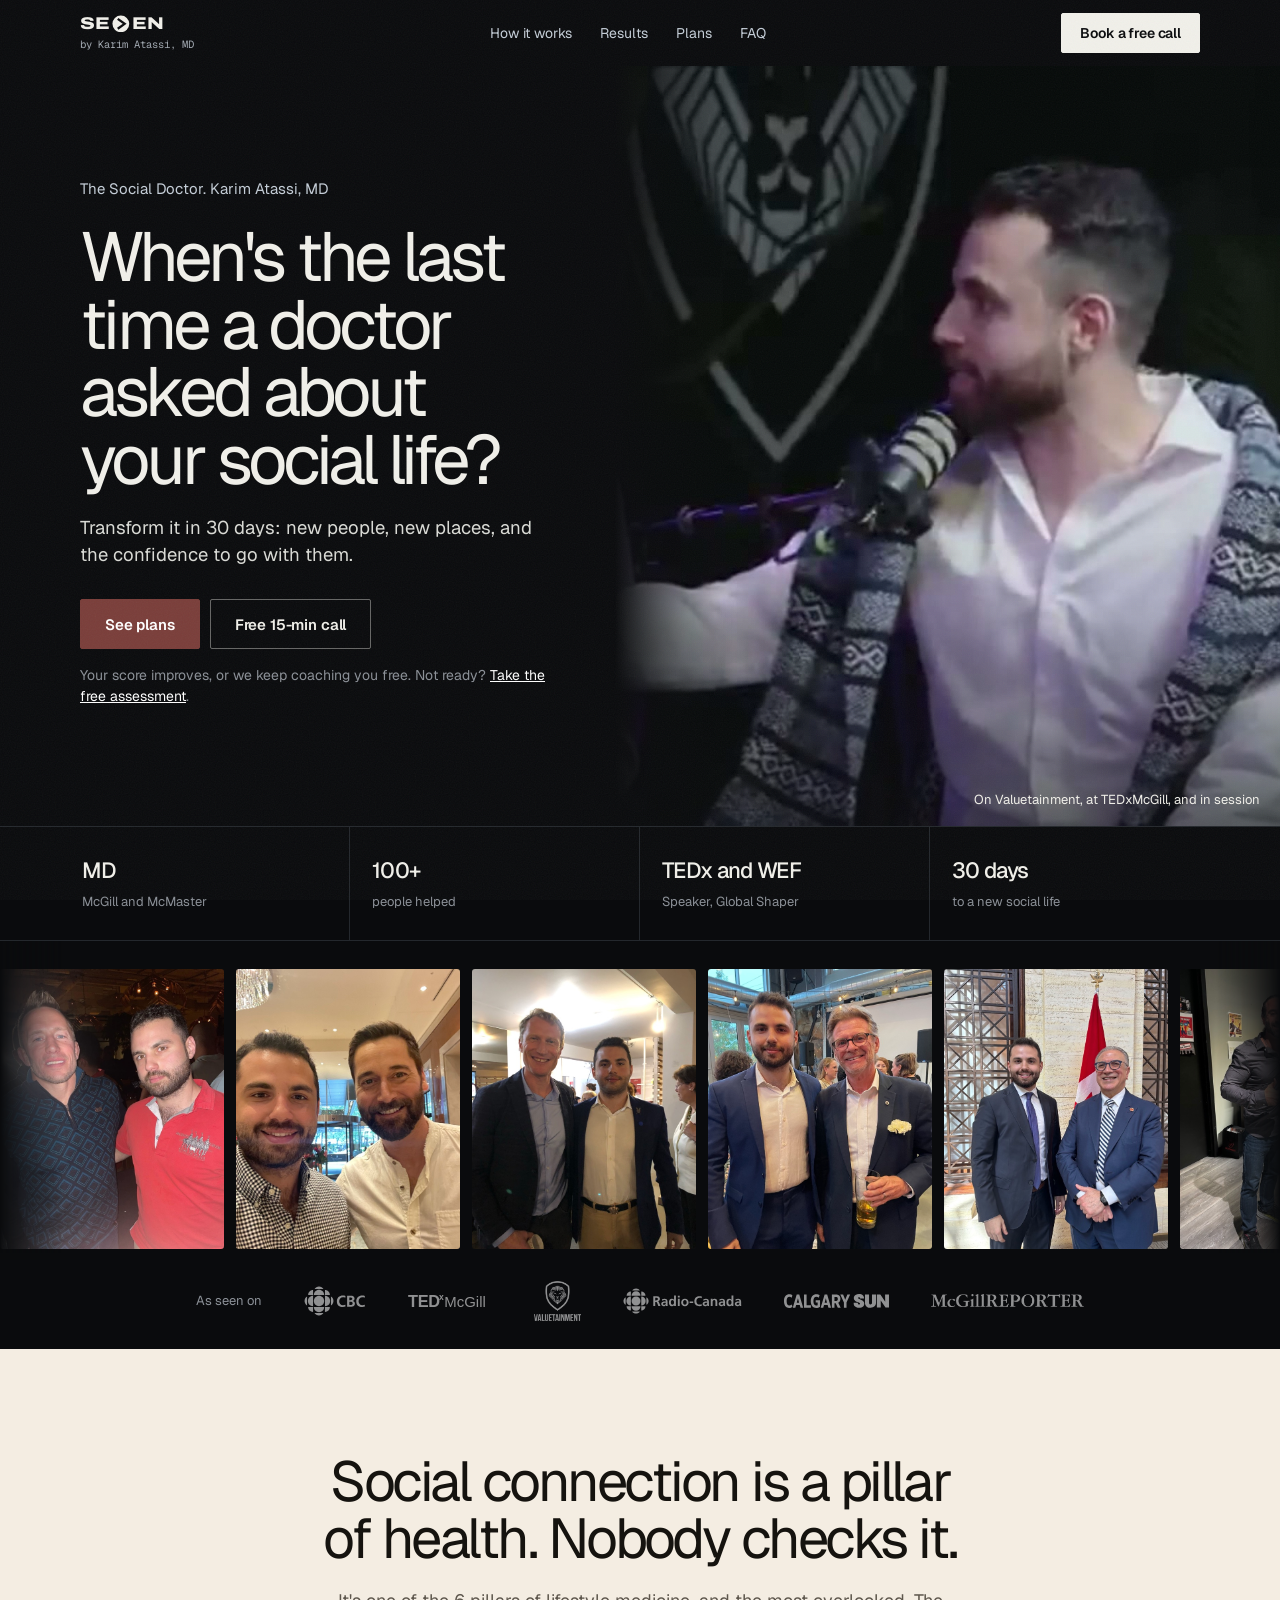
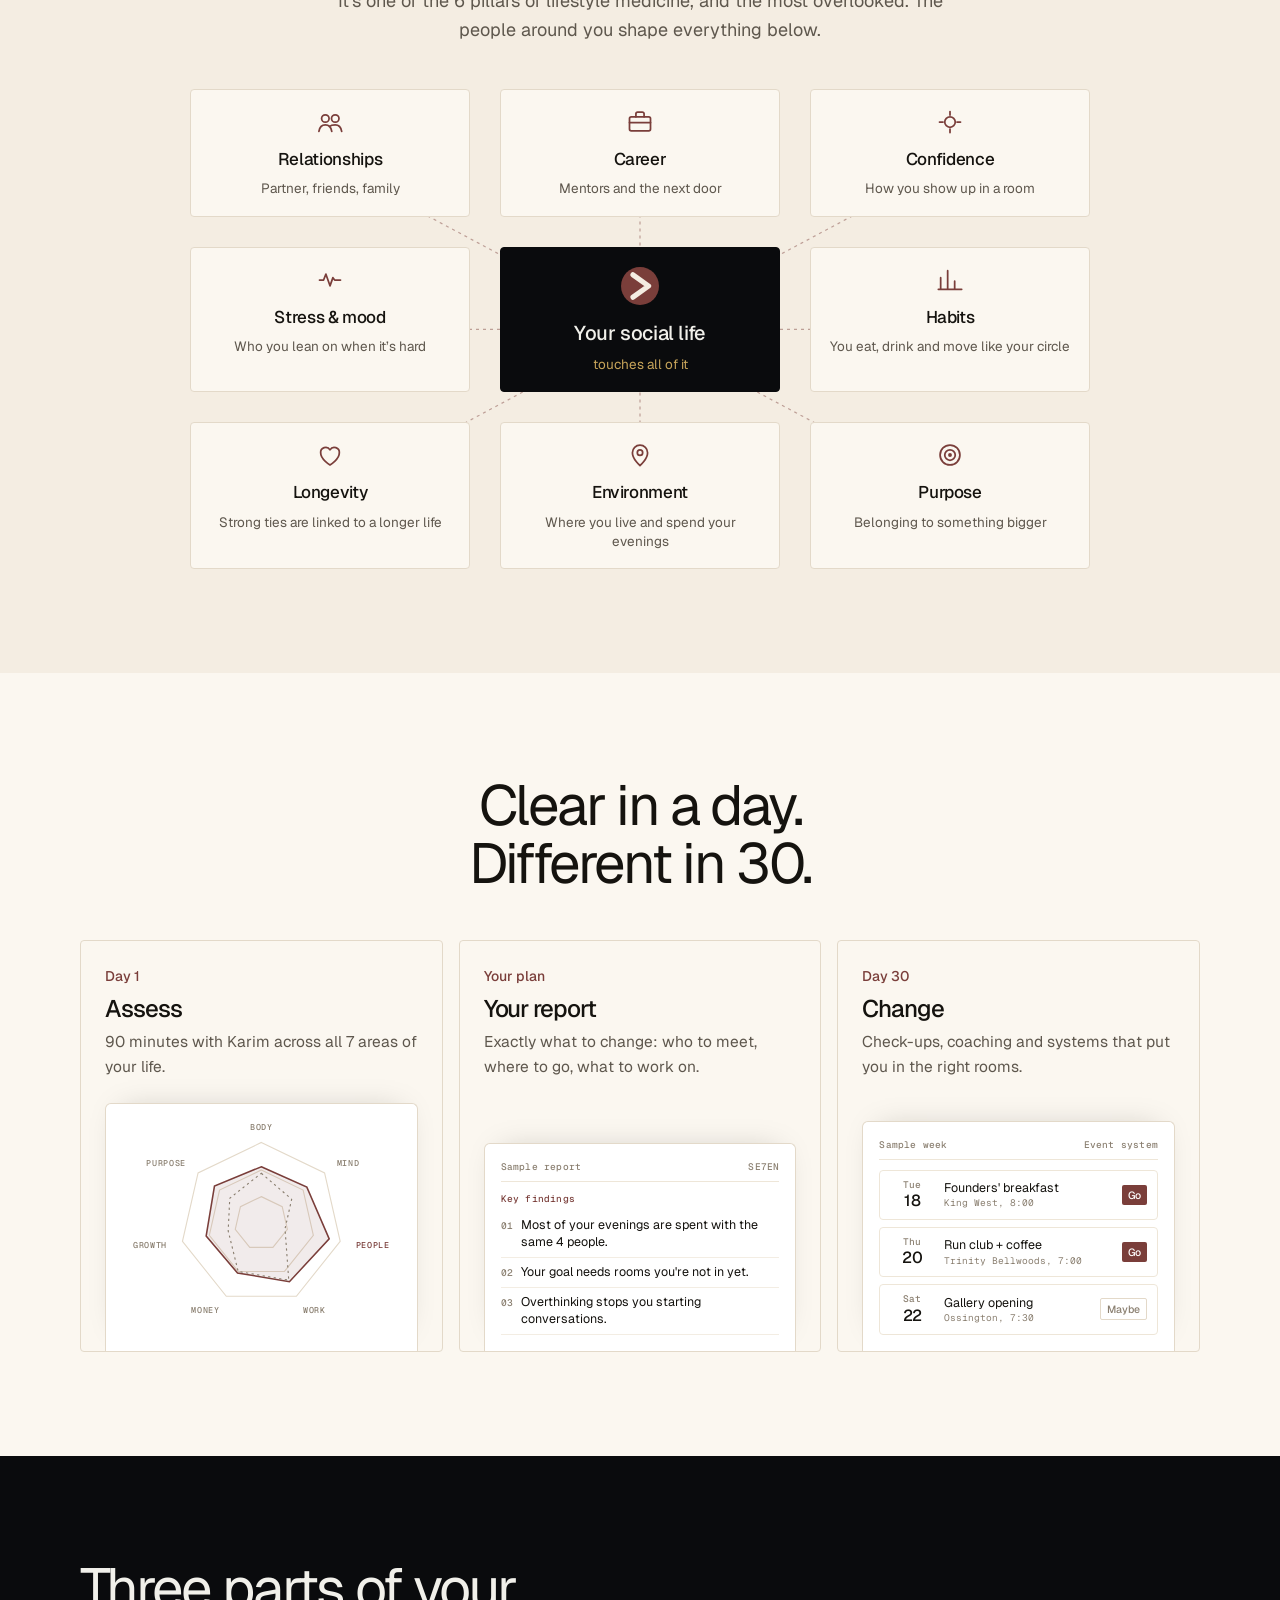
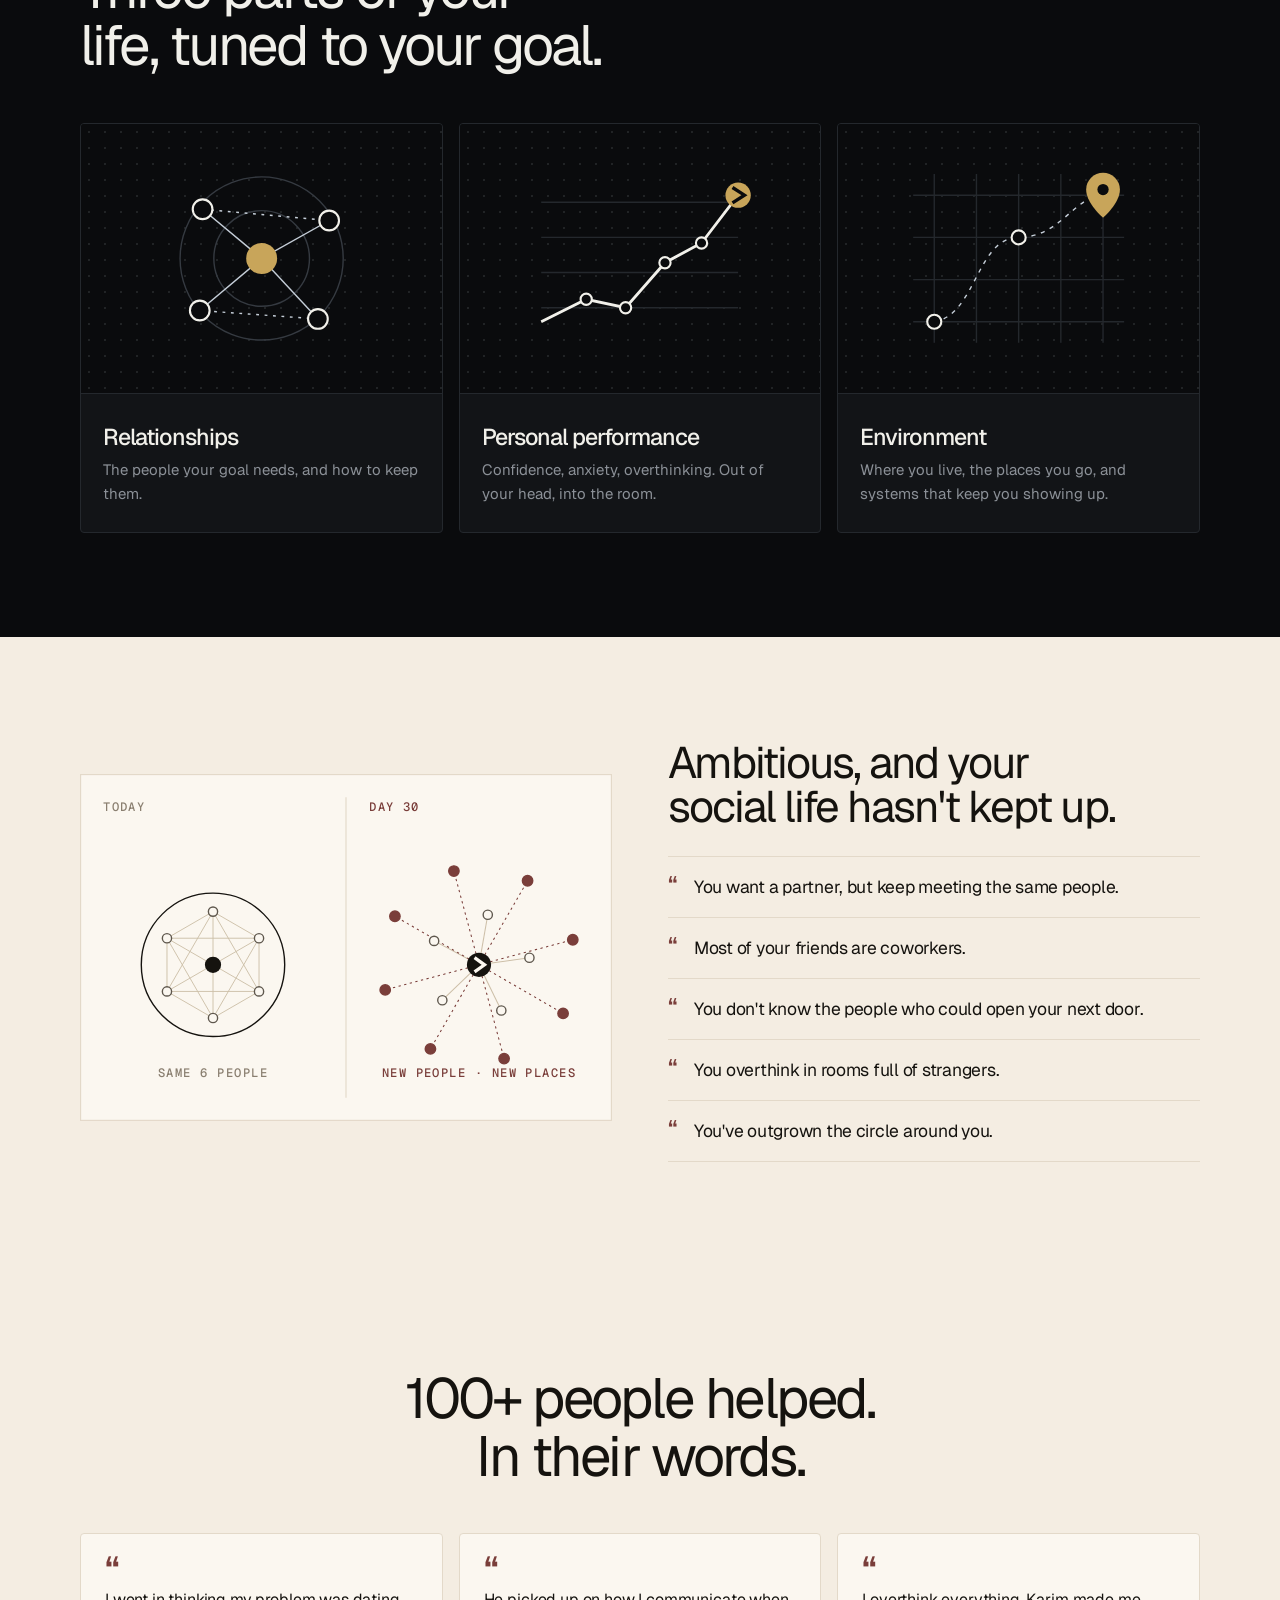
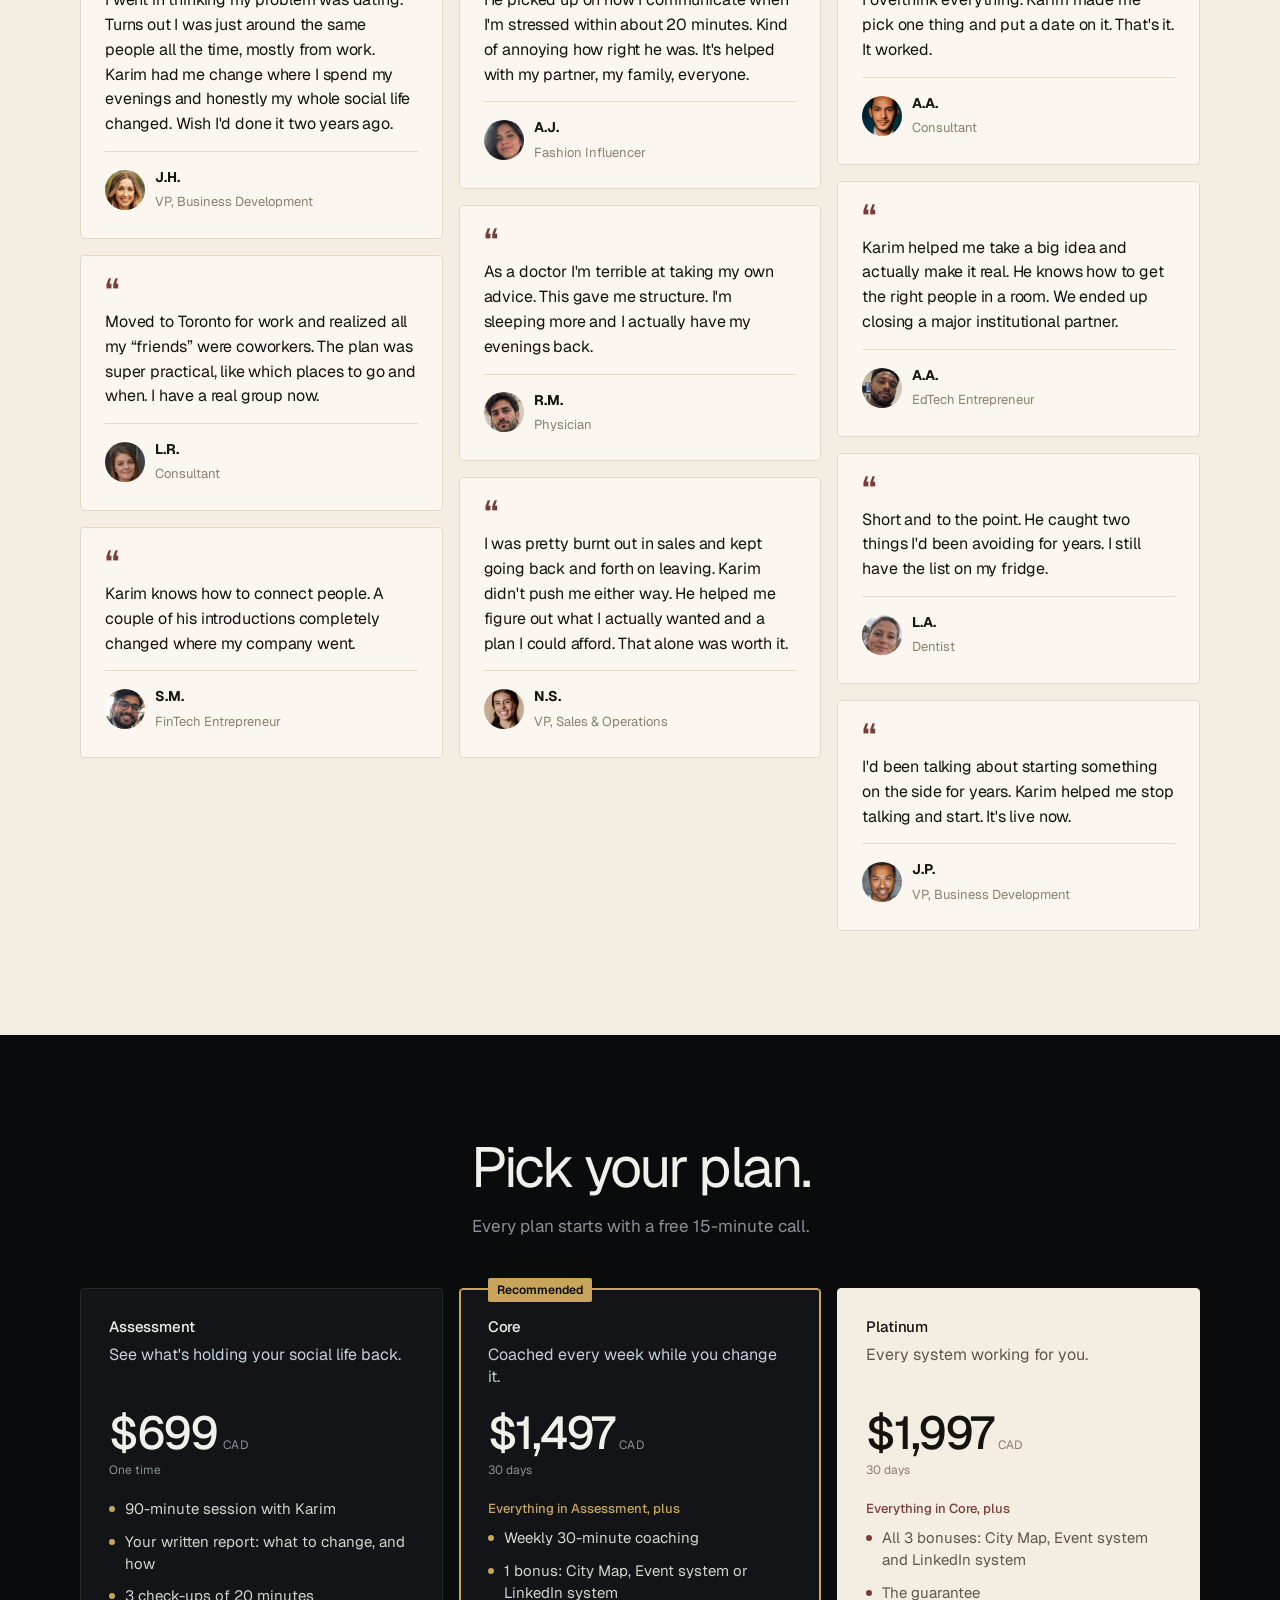
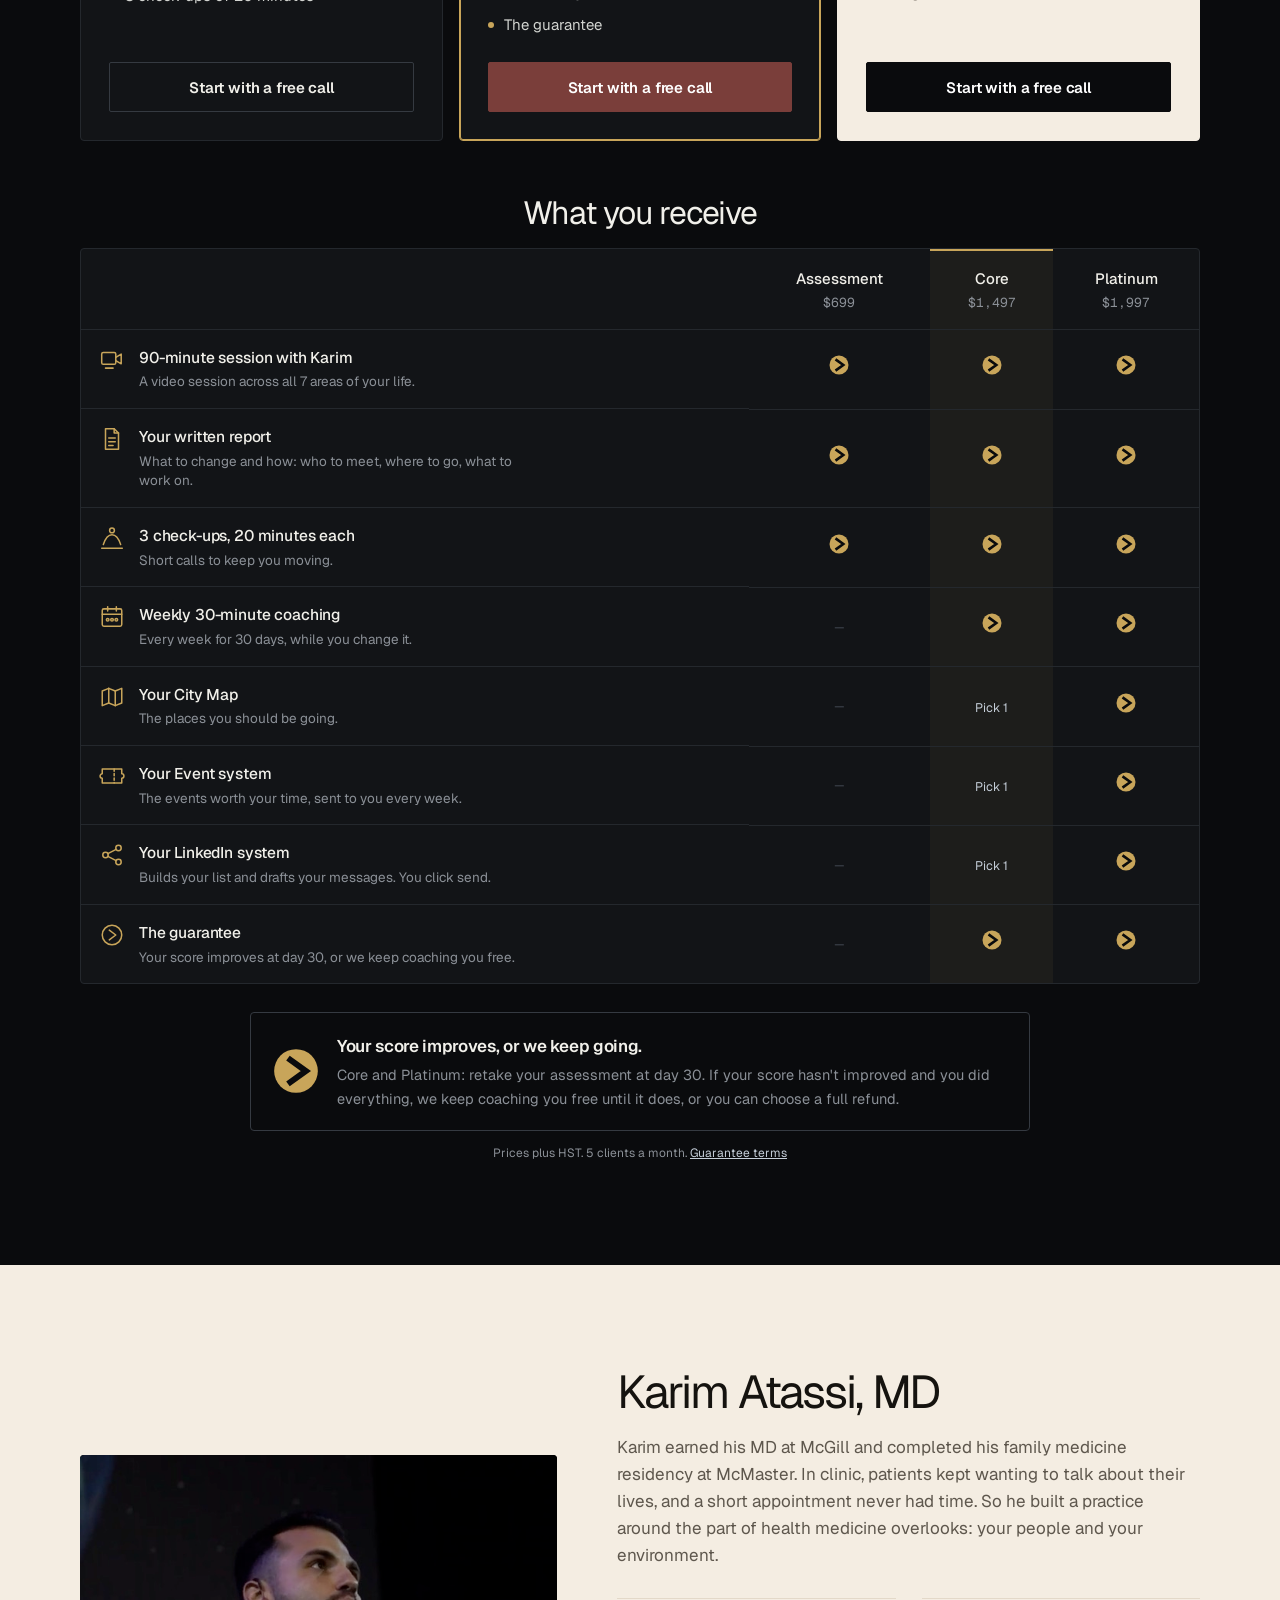
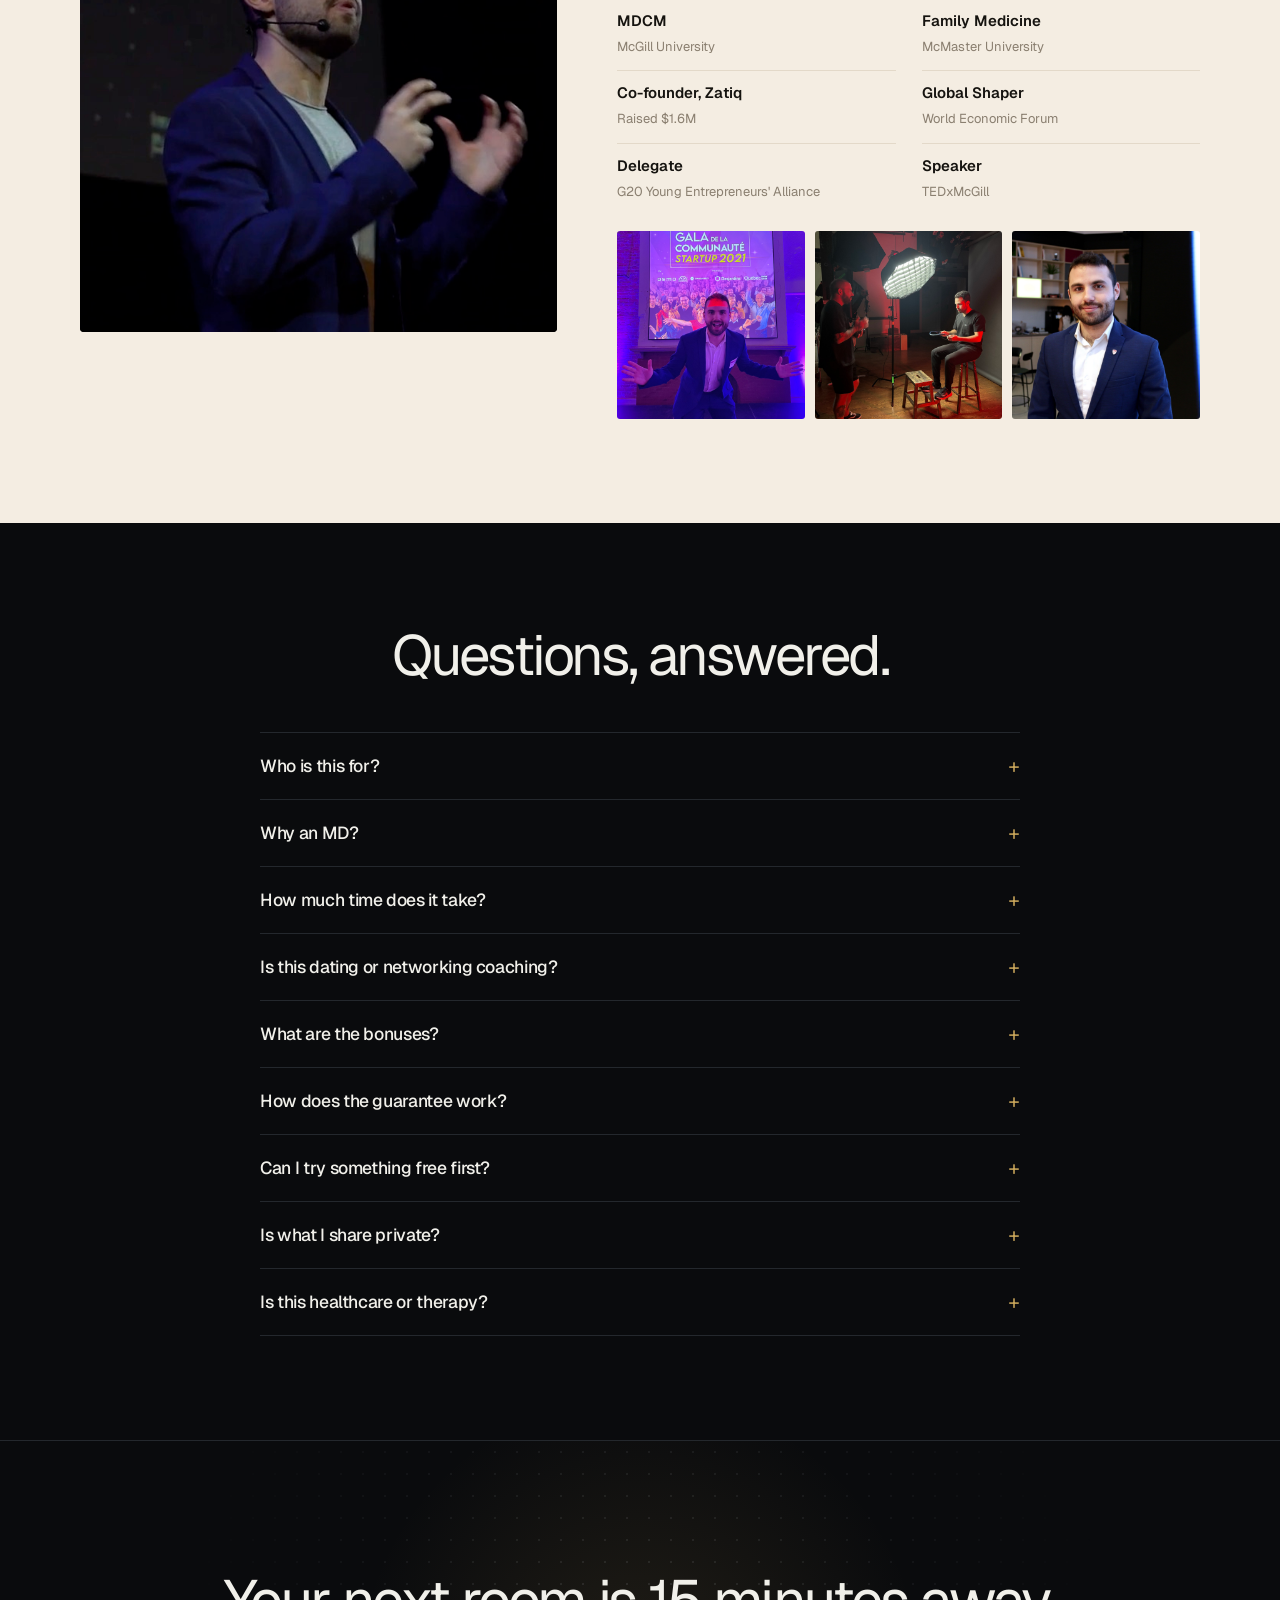
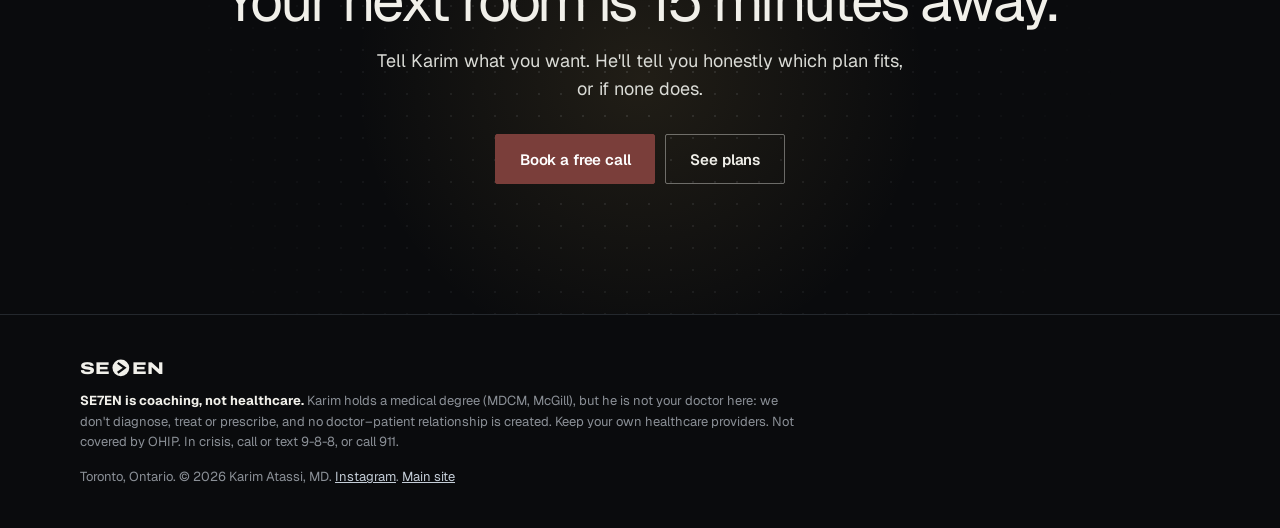
==== commit 2dfea6b6: "social: eyebrow 'The Social Doctor. Karim Atassi, MD' Co-Authored-By: Claude Opus 5.5 <noreply@anthr" ====
--- a/social/index.html
+++ b/social/index.html
@@ -300,7 +300,7 @@
 <section class="hero" id="top">
   <div class="grid">
     <div class="copy">
-    <p class="lede">Lifestyle, health, and social coaching. <span style="white-space:nowrap">Karim Atassi, MD</span></p>
+    <p class="lede">The Social Doctor. <span style="white-space:nowrap">Karim Atassi, MD</span></p>
     <h1>When's the last time a doctor asked about your <em>social life?</em></h1>
     <p class="sub">Transform it in 30 days: new people, new places, and the confidence to go with them.</p>
     <div class="ctas"><a class="btn b-ox" href="#plans" data-cta="hero_plans">See plans</a><a class="btn b-ln" href="../book.html" data-cta="hero_call">Free 15-min call</a></div>
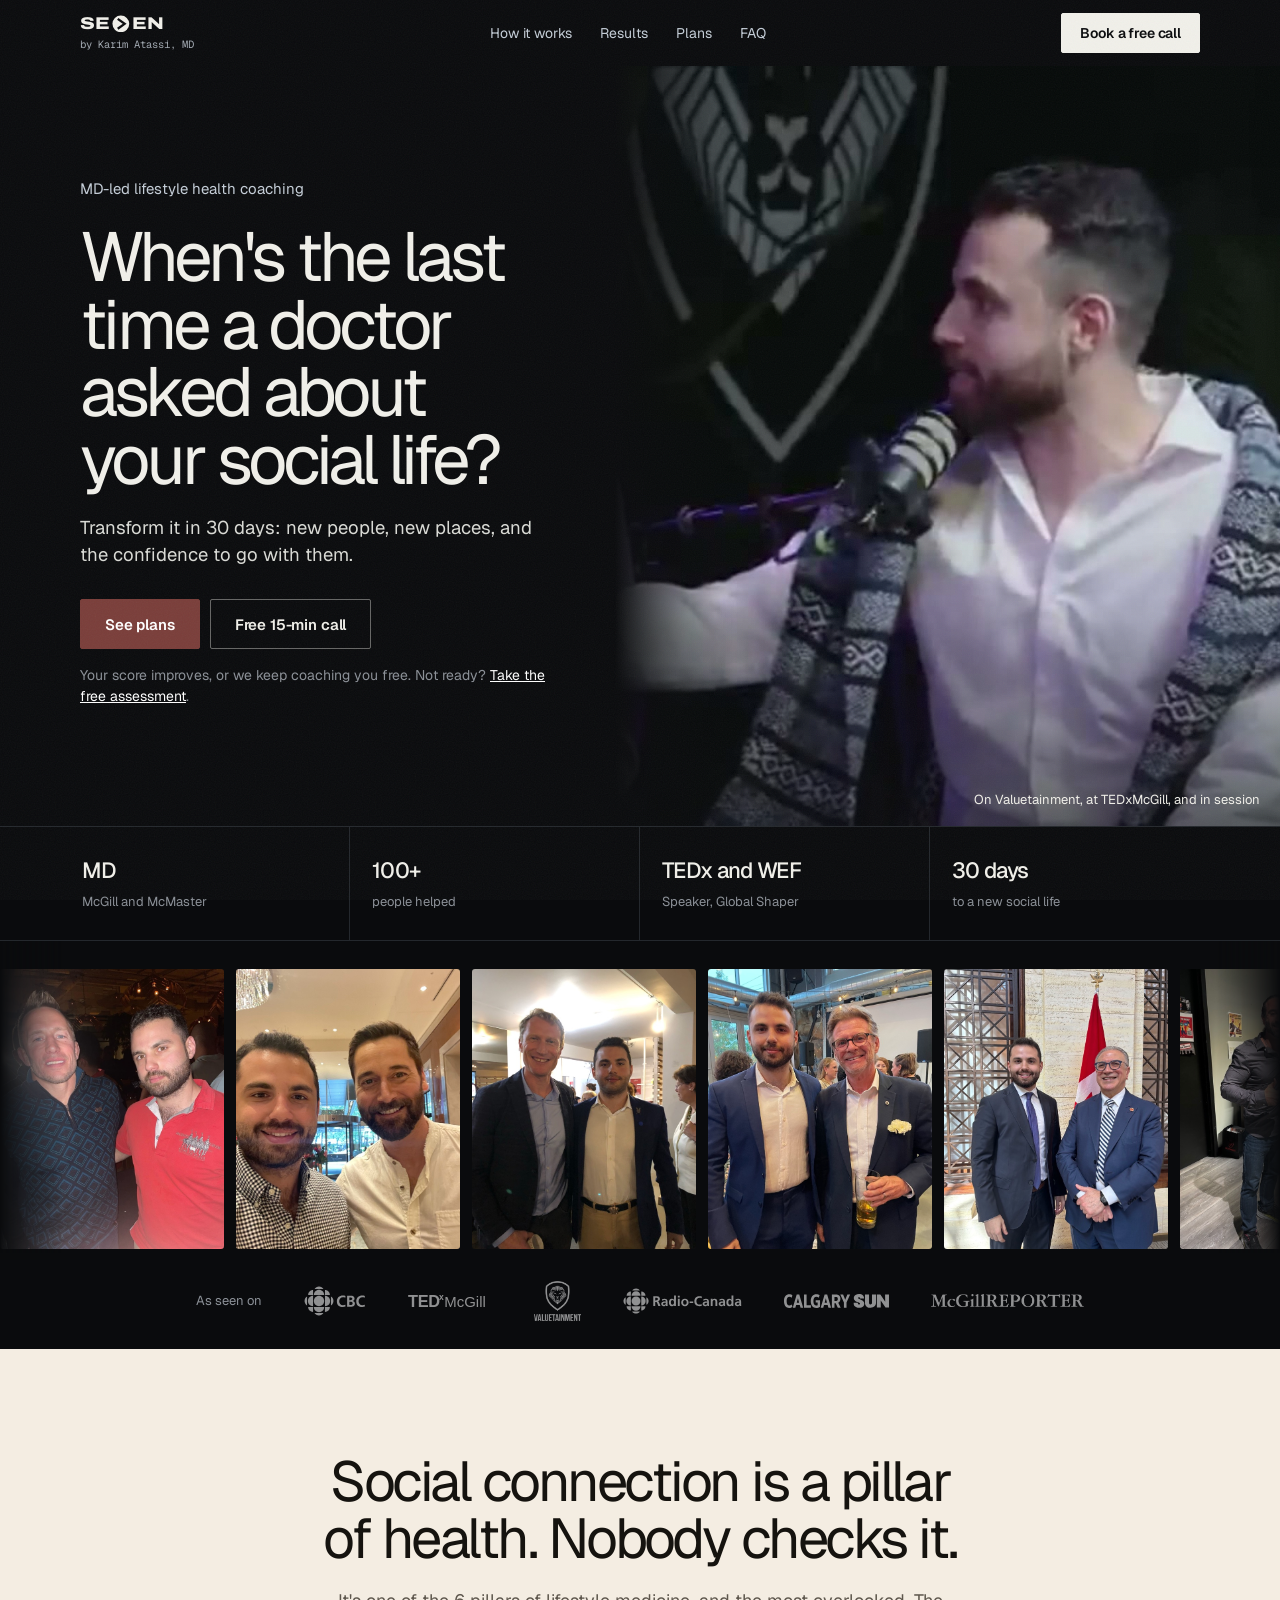
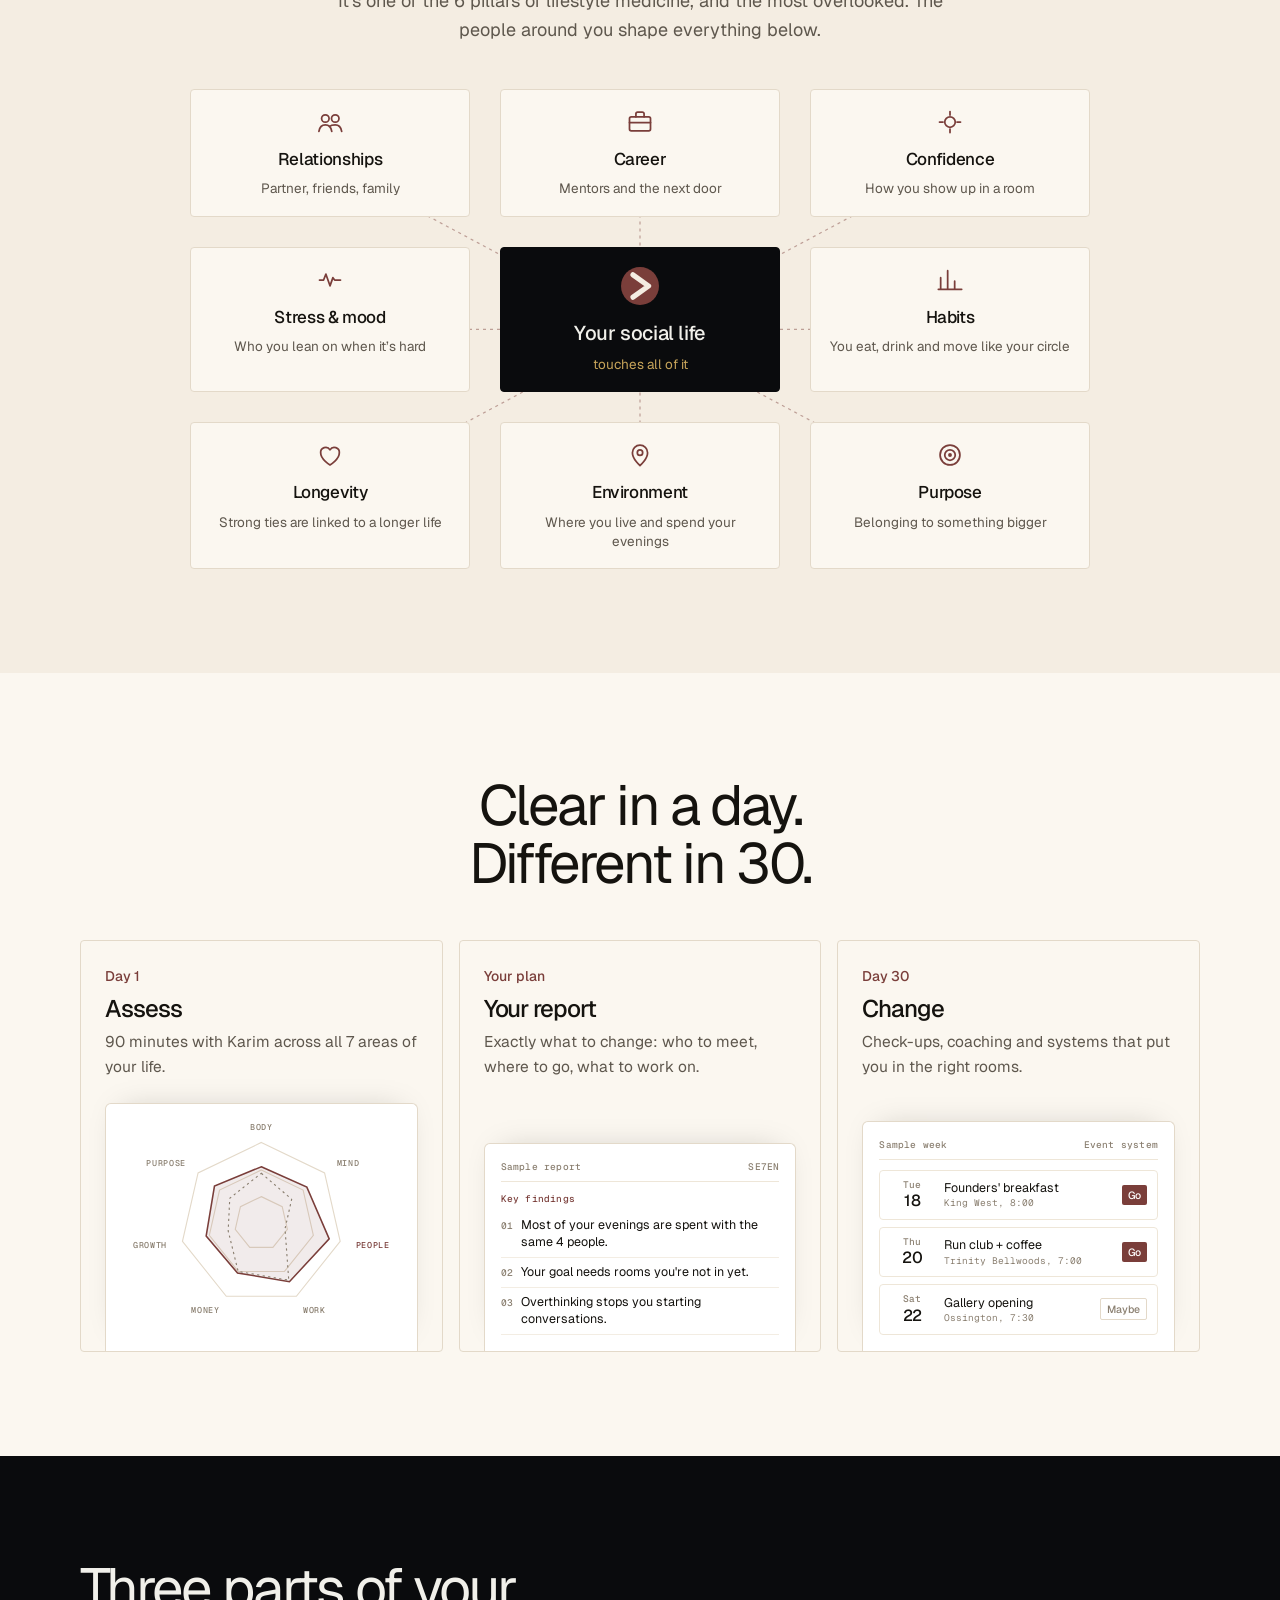
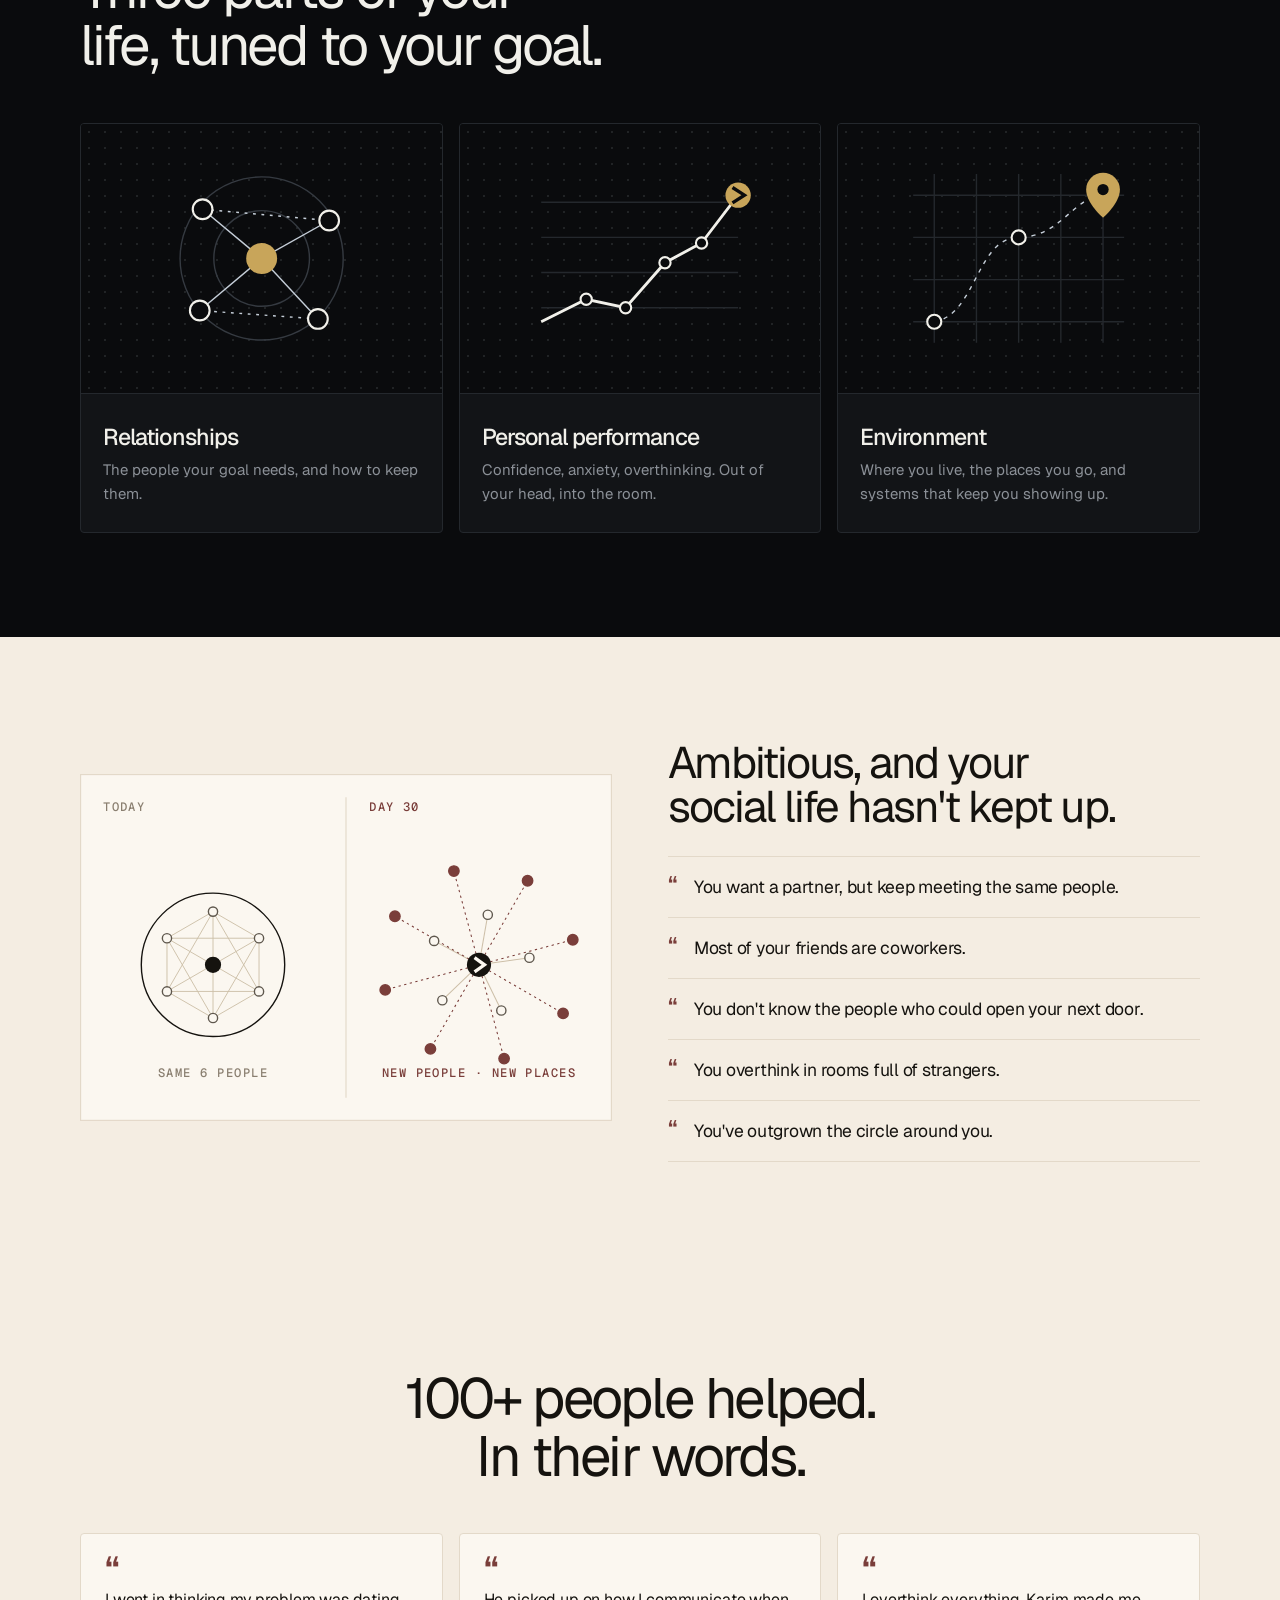
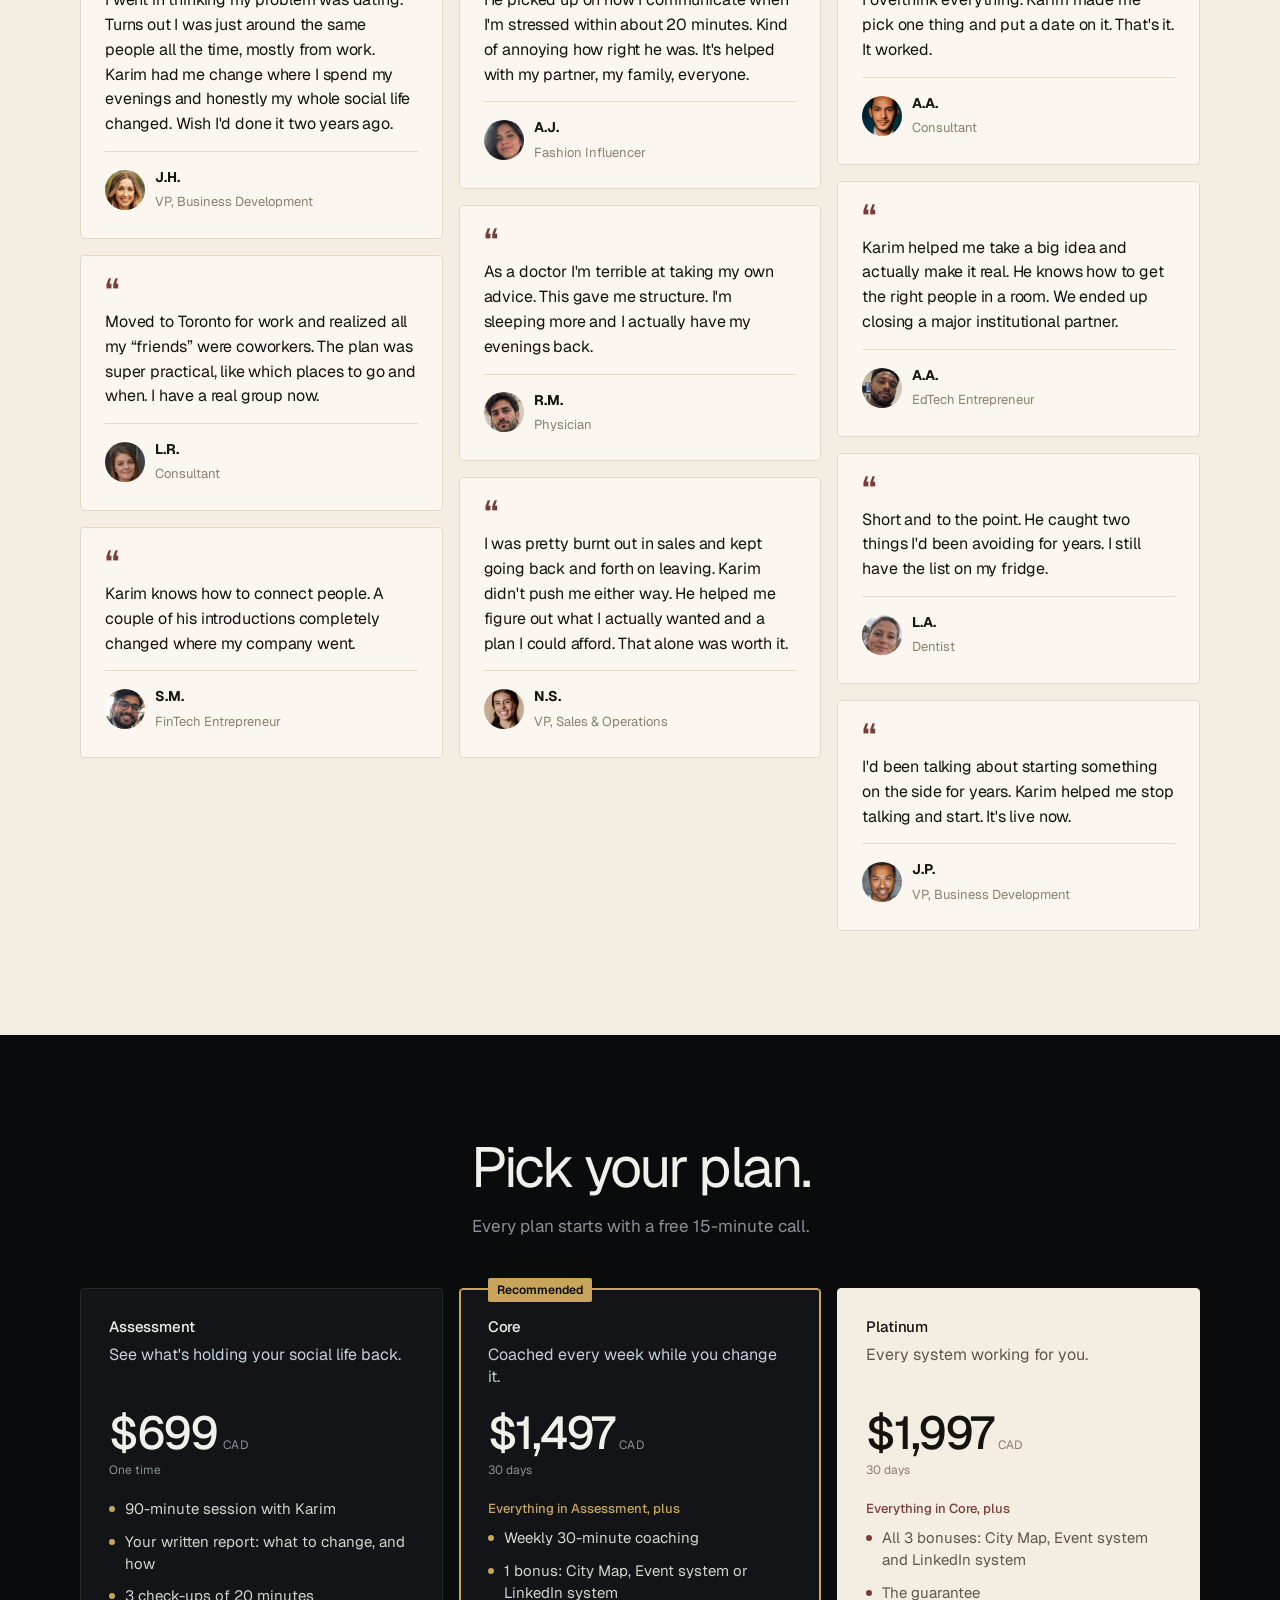
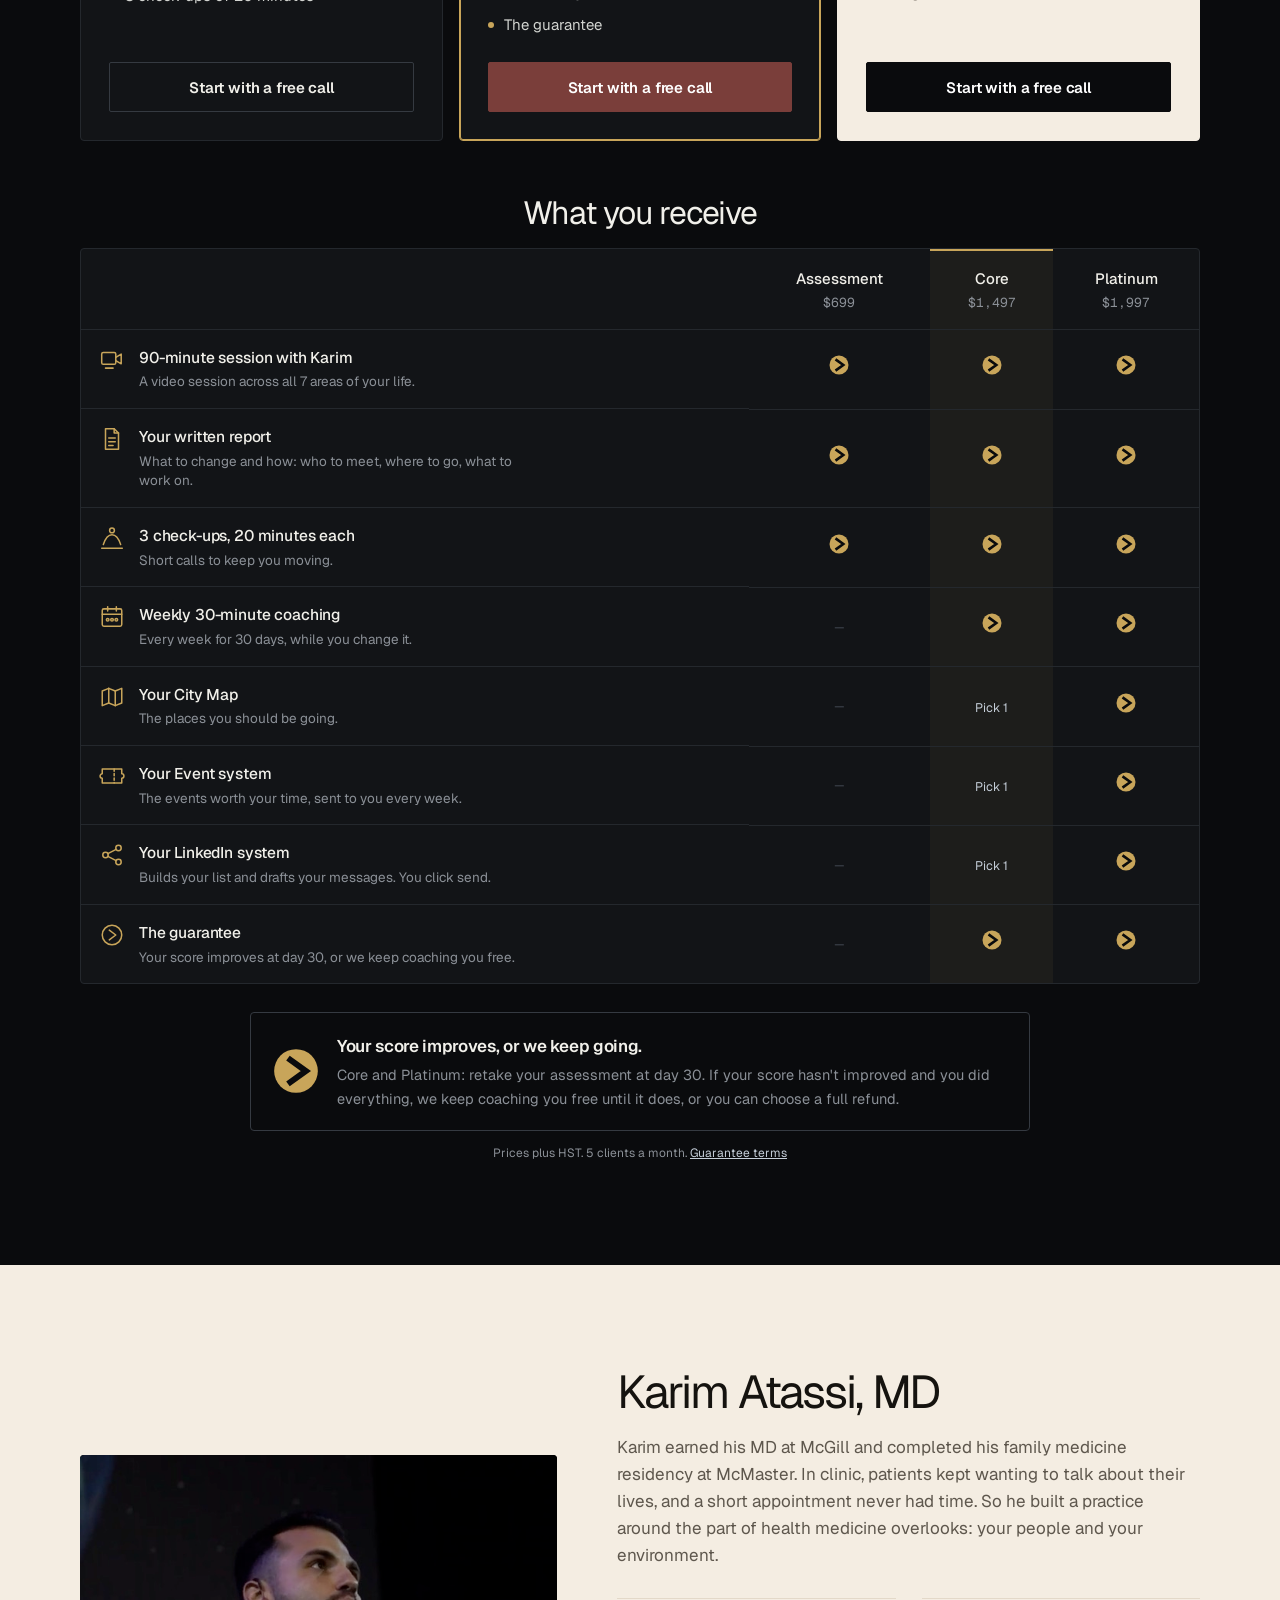
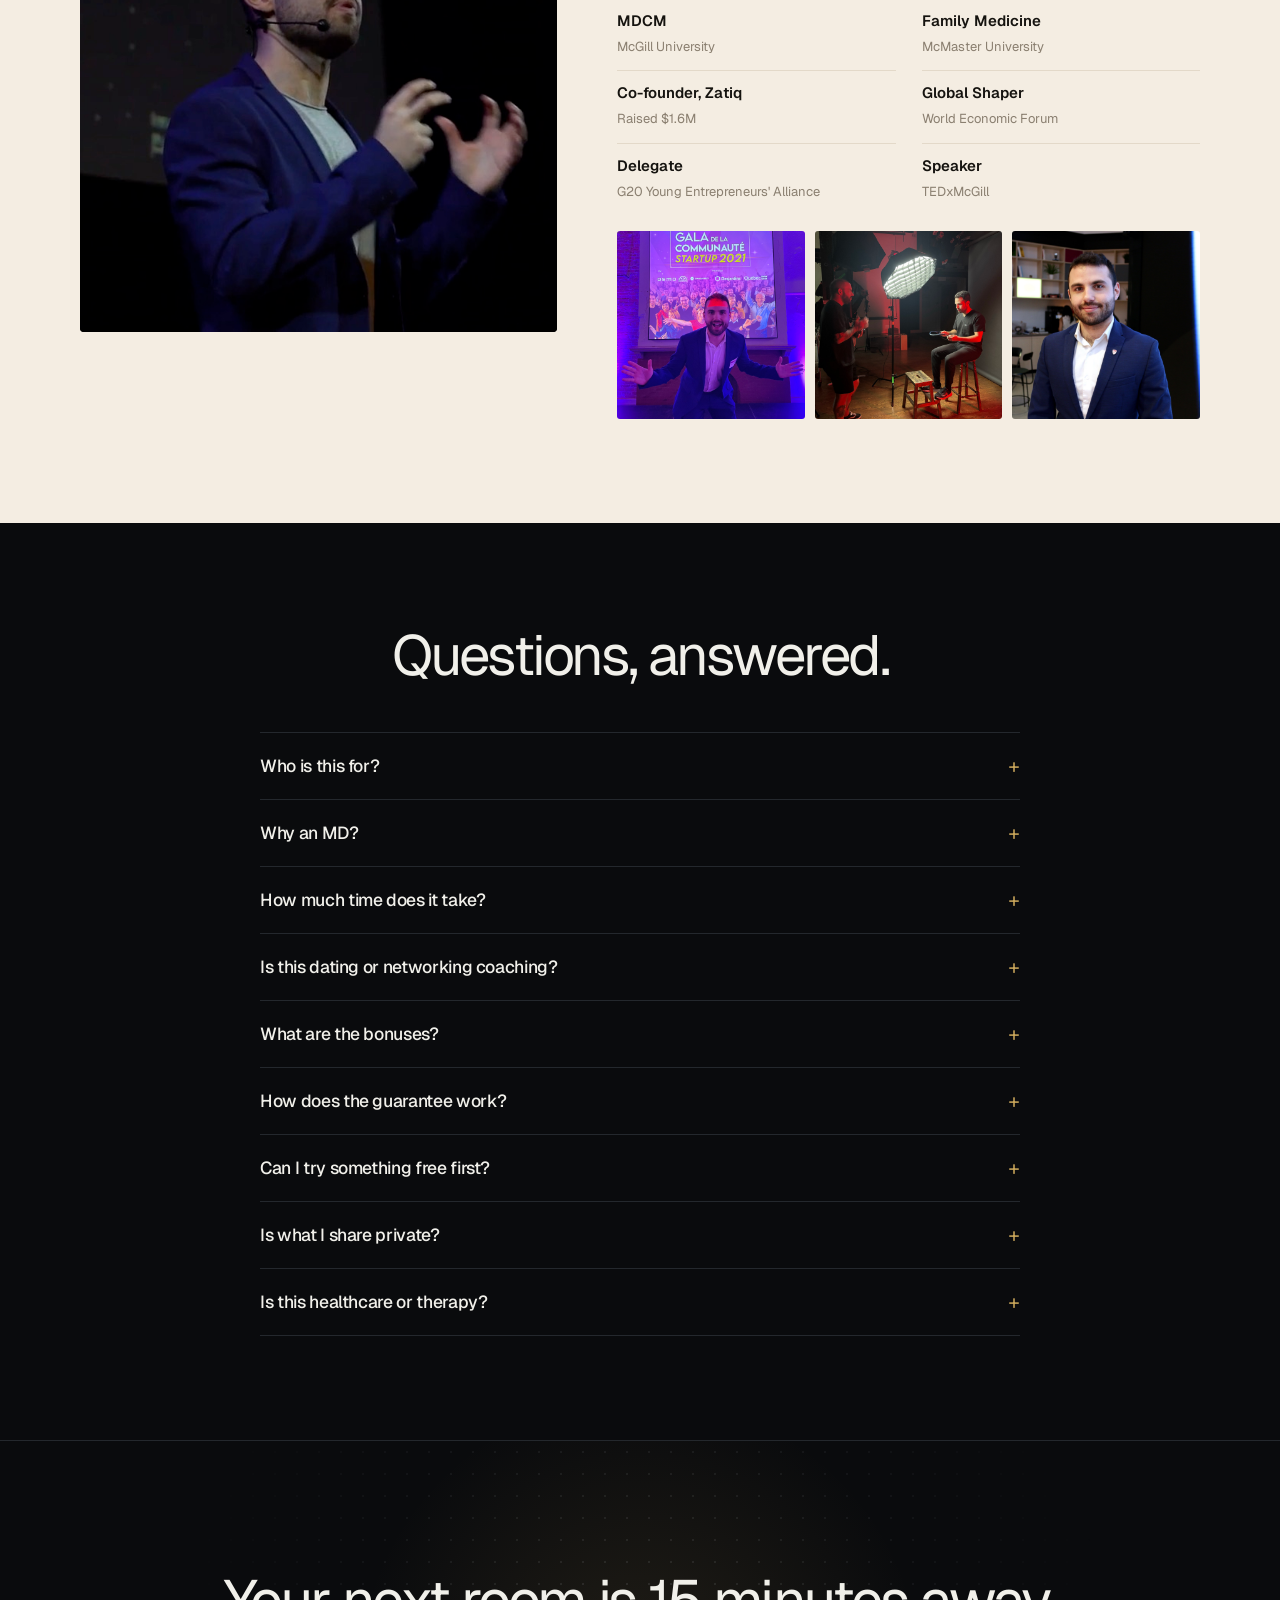
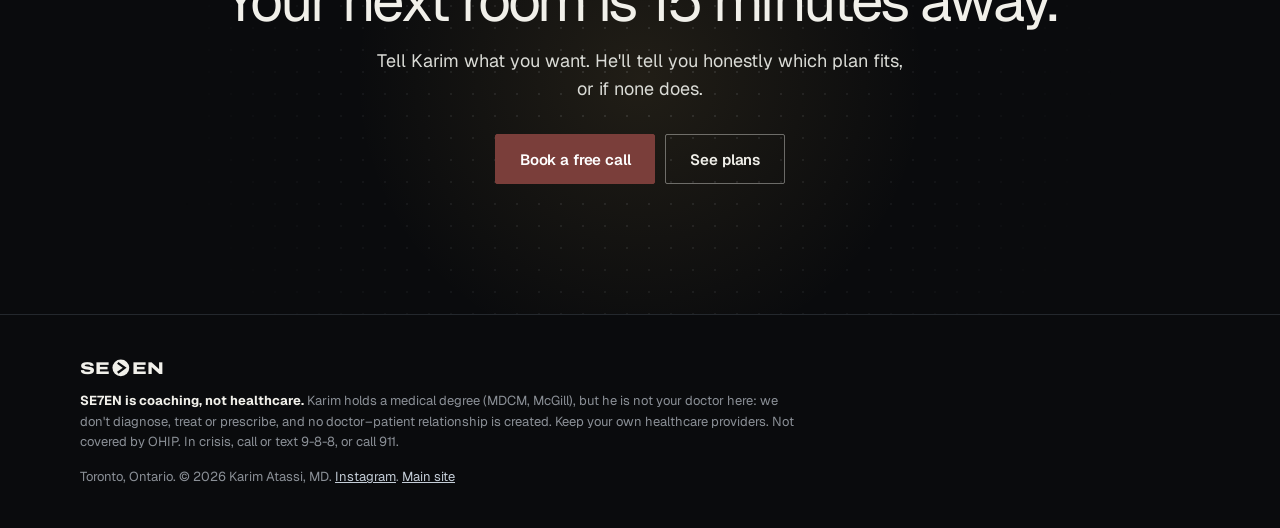
==== commit 9422aa69: "social: eyebrow 'MD-led lifestyle health coaching' Co-Authored-By: Claude Opus 5.5 <noreply@anthropi" ====
--- a/social/index.html
+++ b/social/index.html
@@ -300,7 +300,7 @@
 <section class="hero" id="top">
   <div class="grid">
     <div class="copy">
-    <p class="lede">The Social Doctor. <span style="white-space:nowrap">Karim Atassi, MD</span></p>
+    <p class="lede">MD-led lifestyle health coaching</p>
     <h1>When's the last time a doctor asked about your <em>social life?</em></h1>
     <p class="sub">Transform it in 30 days: new people, new places, and the confidence to go with them.</p>
     <div class="ctas"><a class="btn b-ox" href="#plans" data-cta="hero_plans">See plans</a><a class="btn b-ln" href="../book.html" data-cta="hero_call">Free 15-min call</a></div>
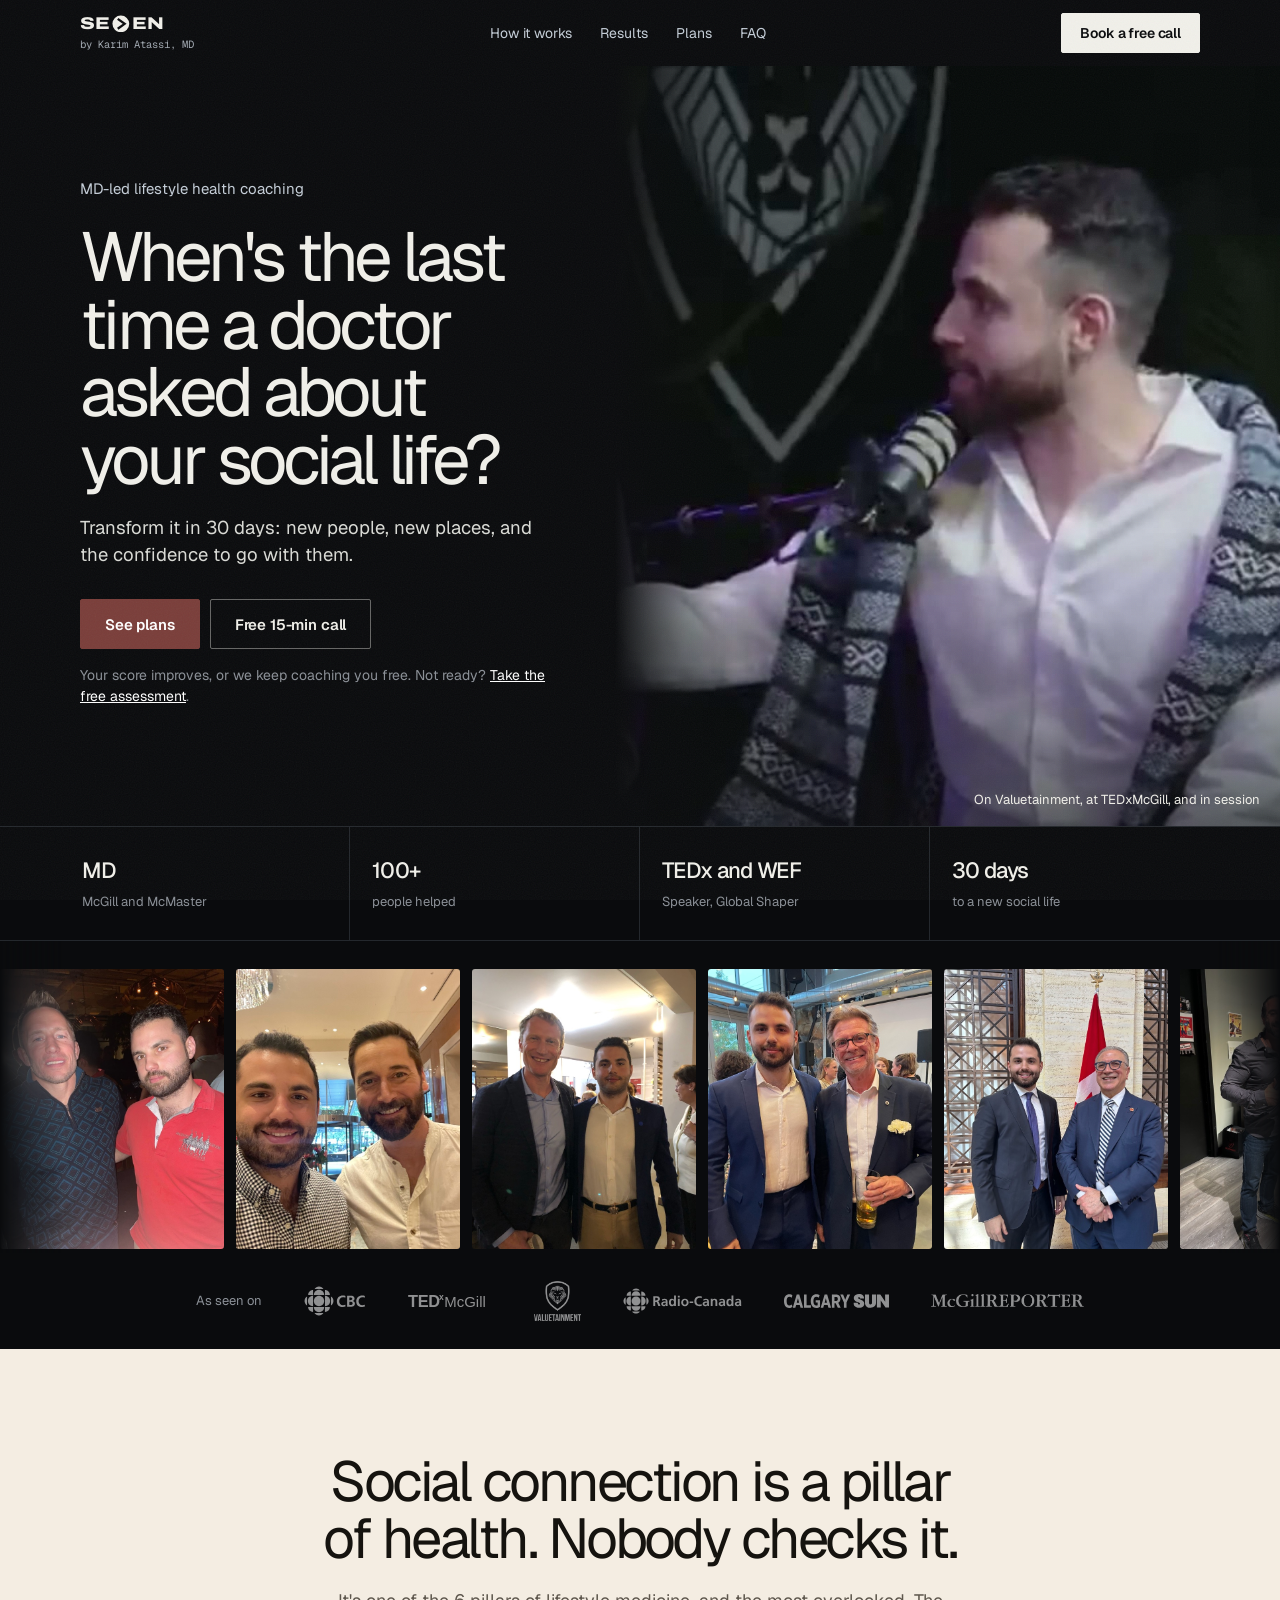
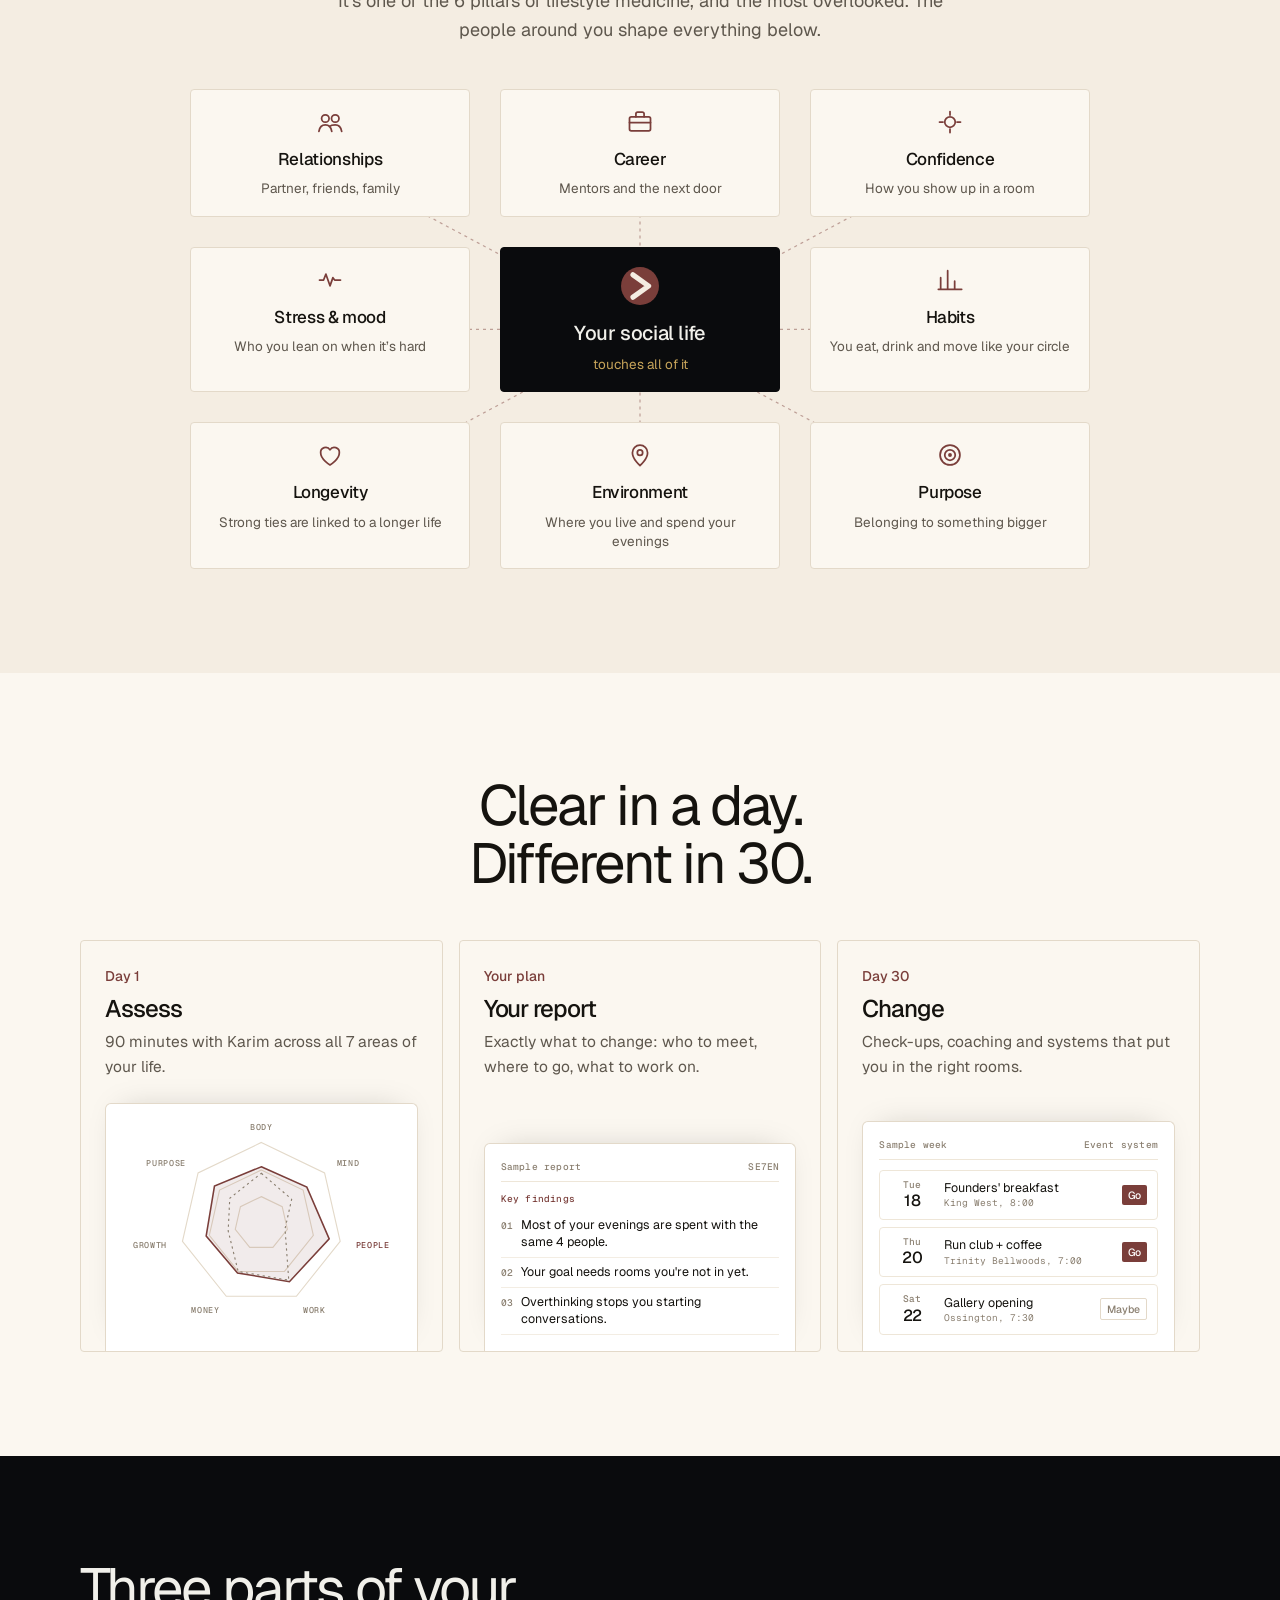
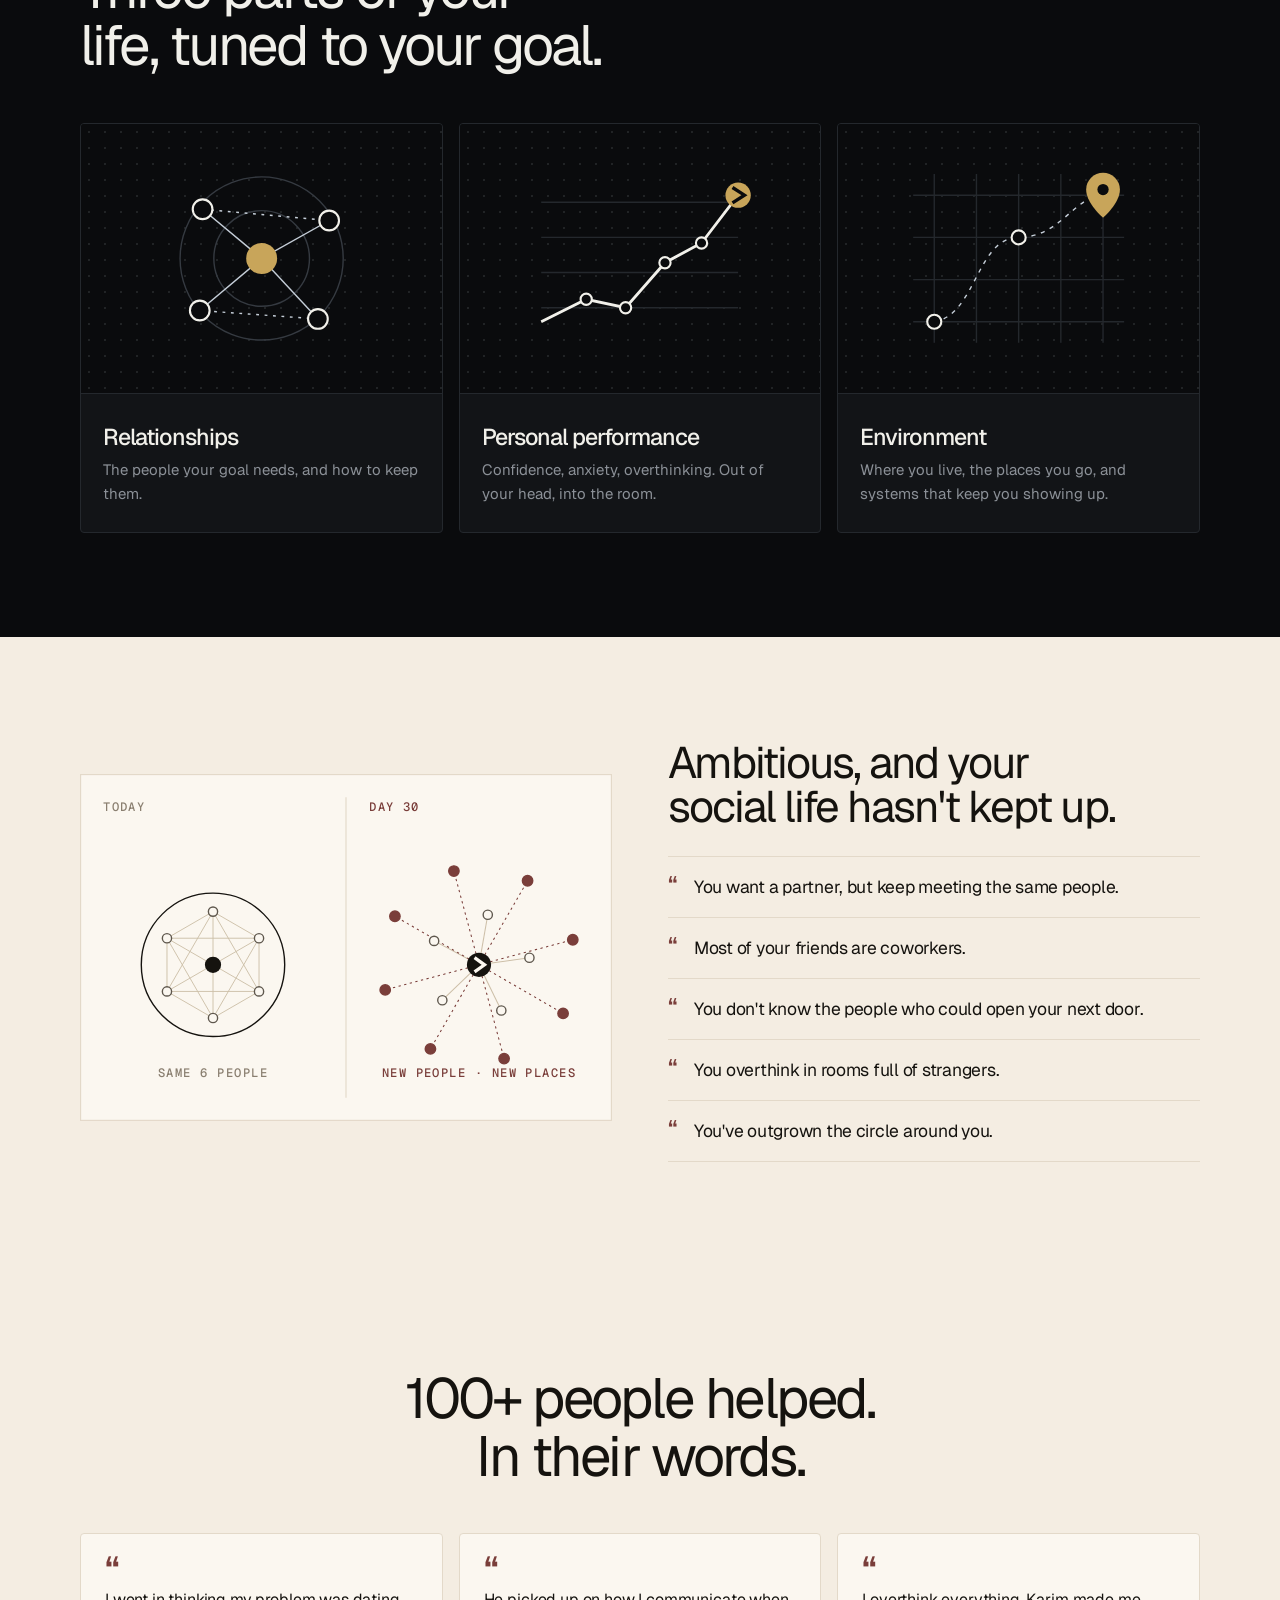
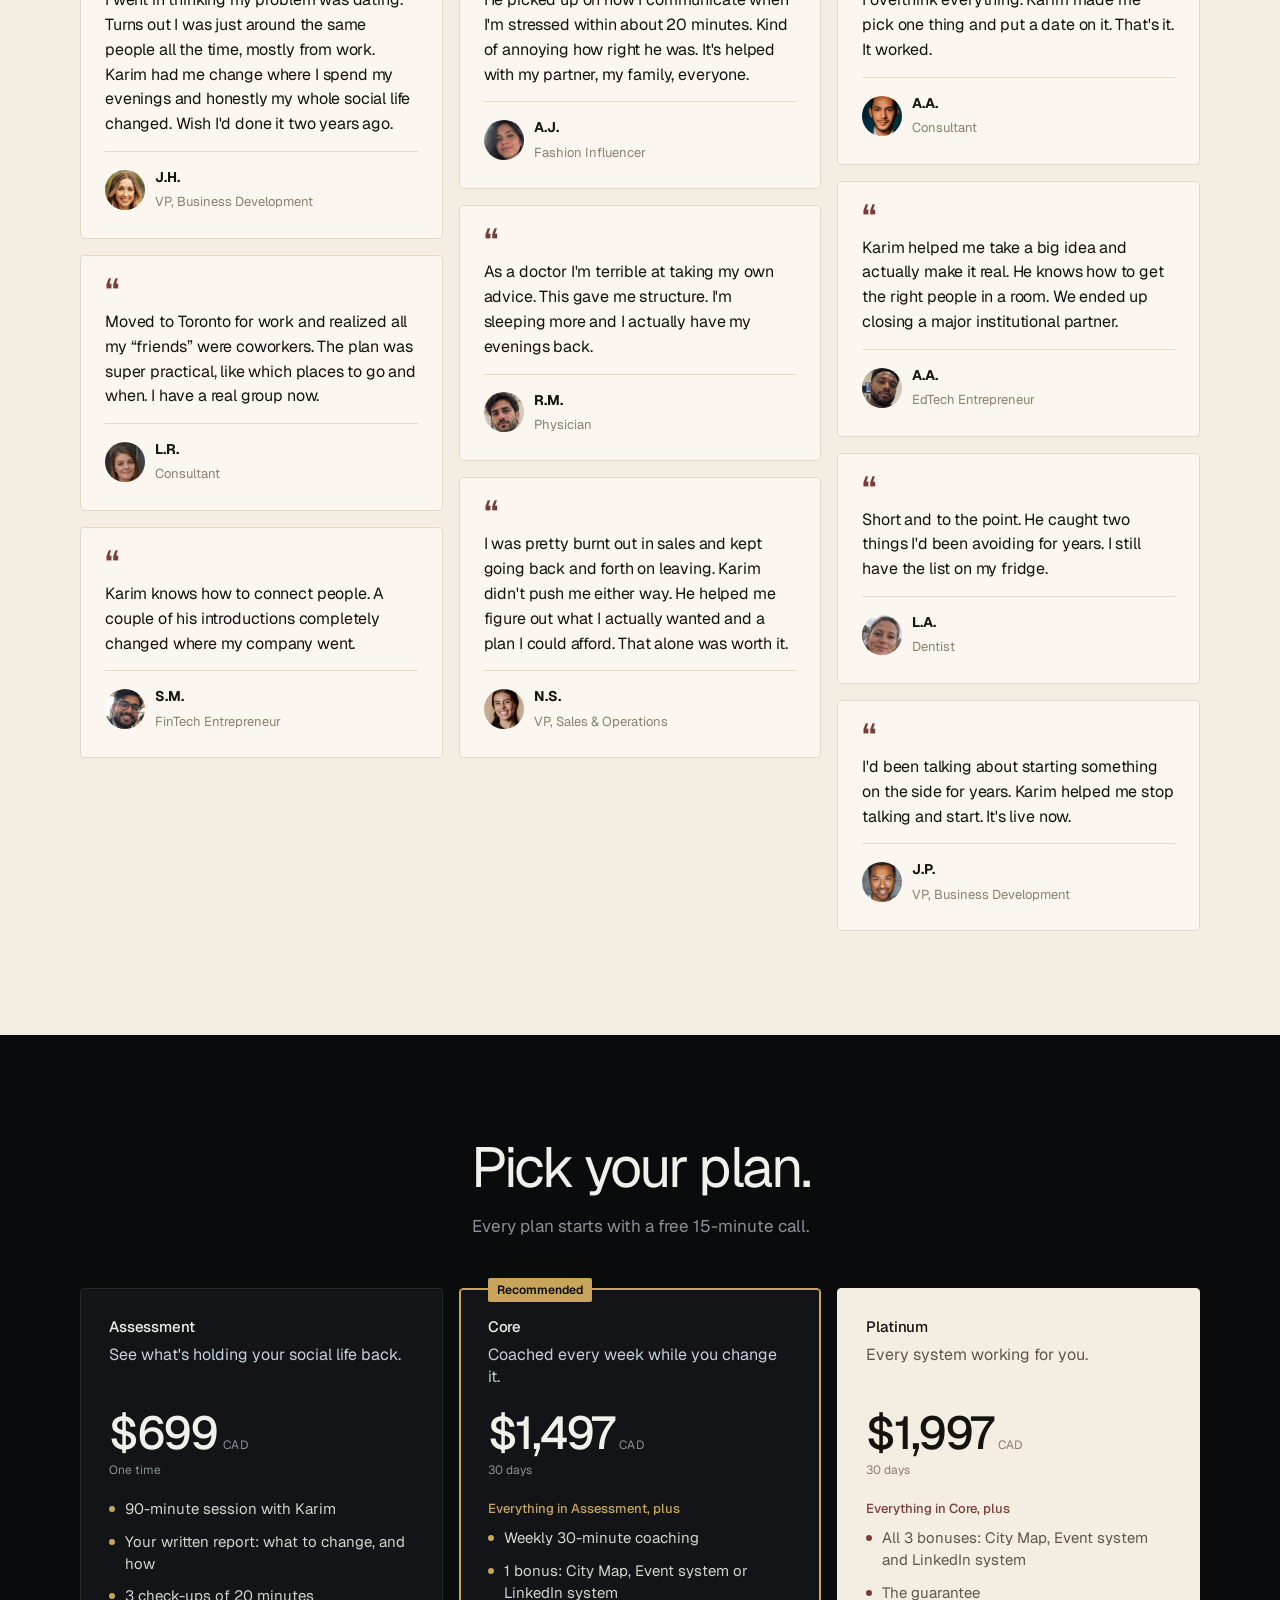
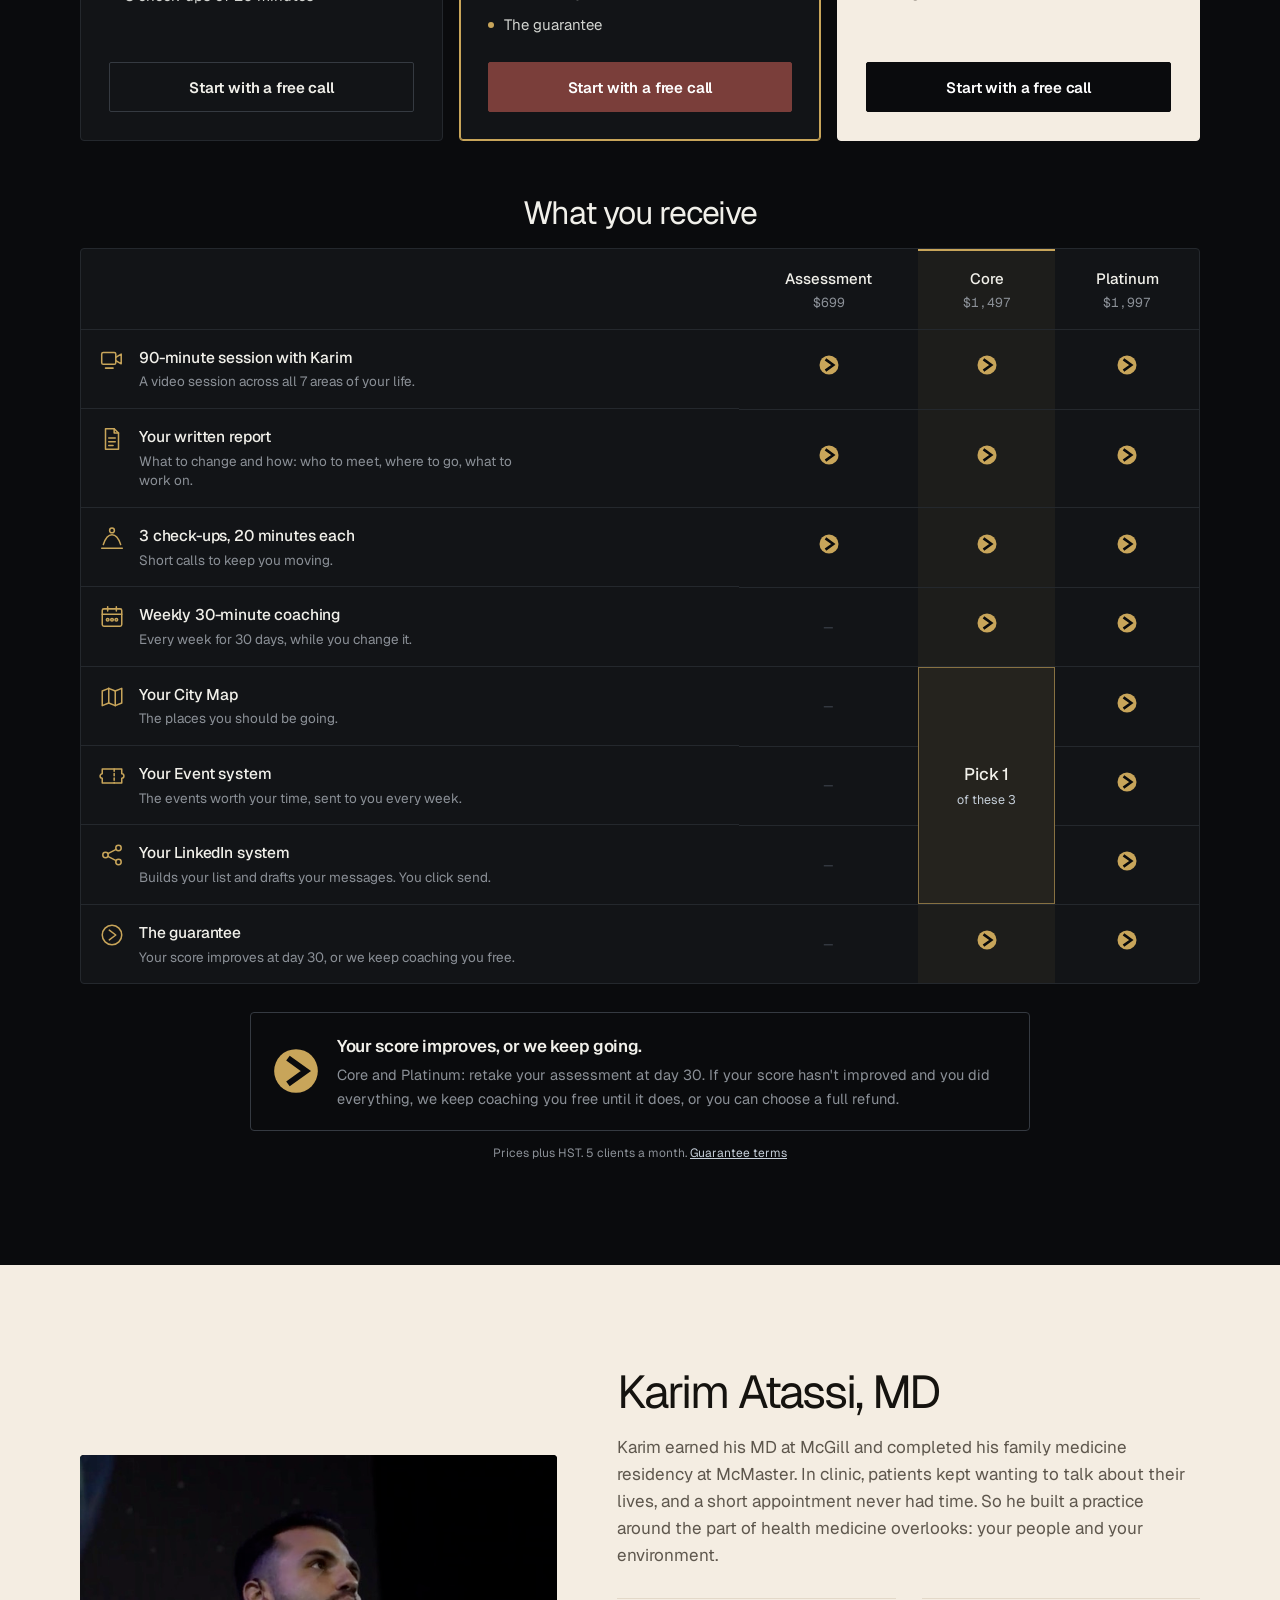
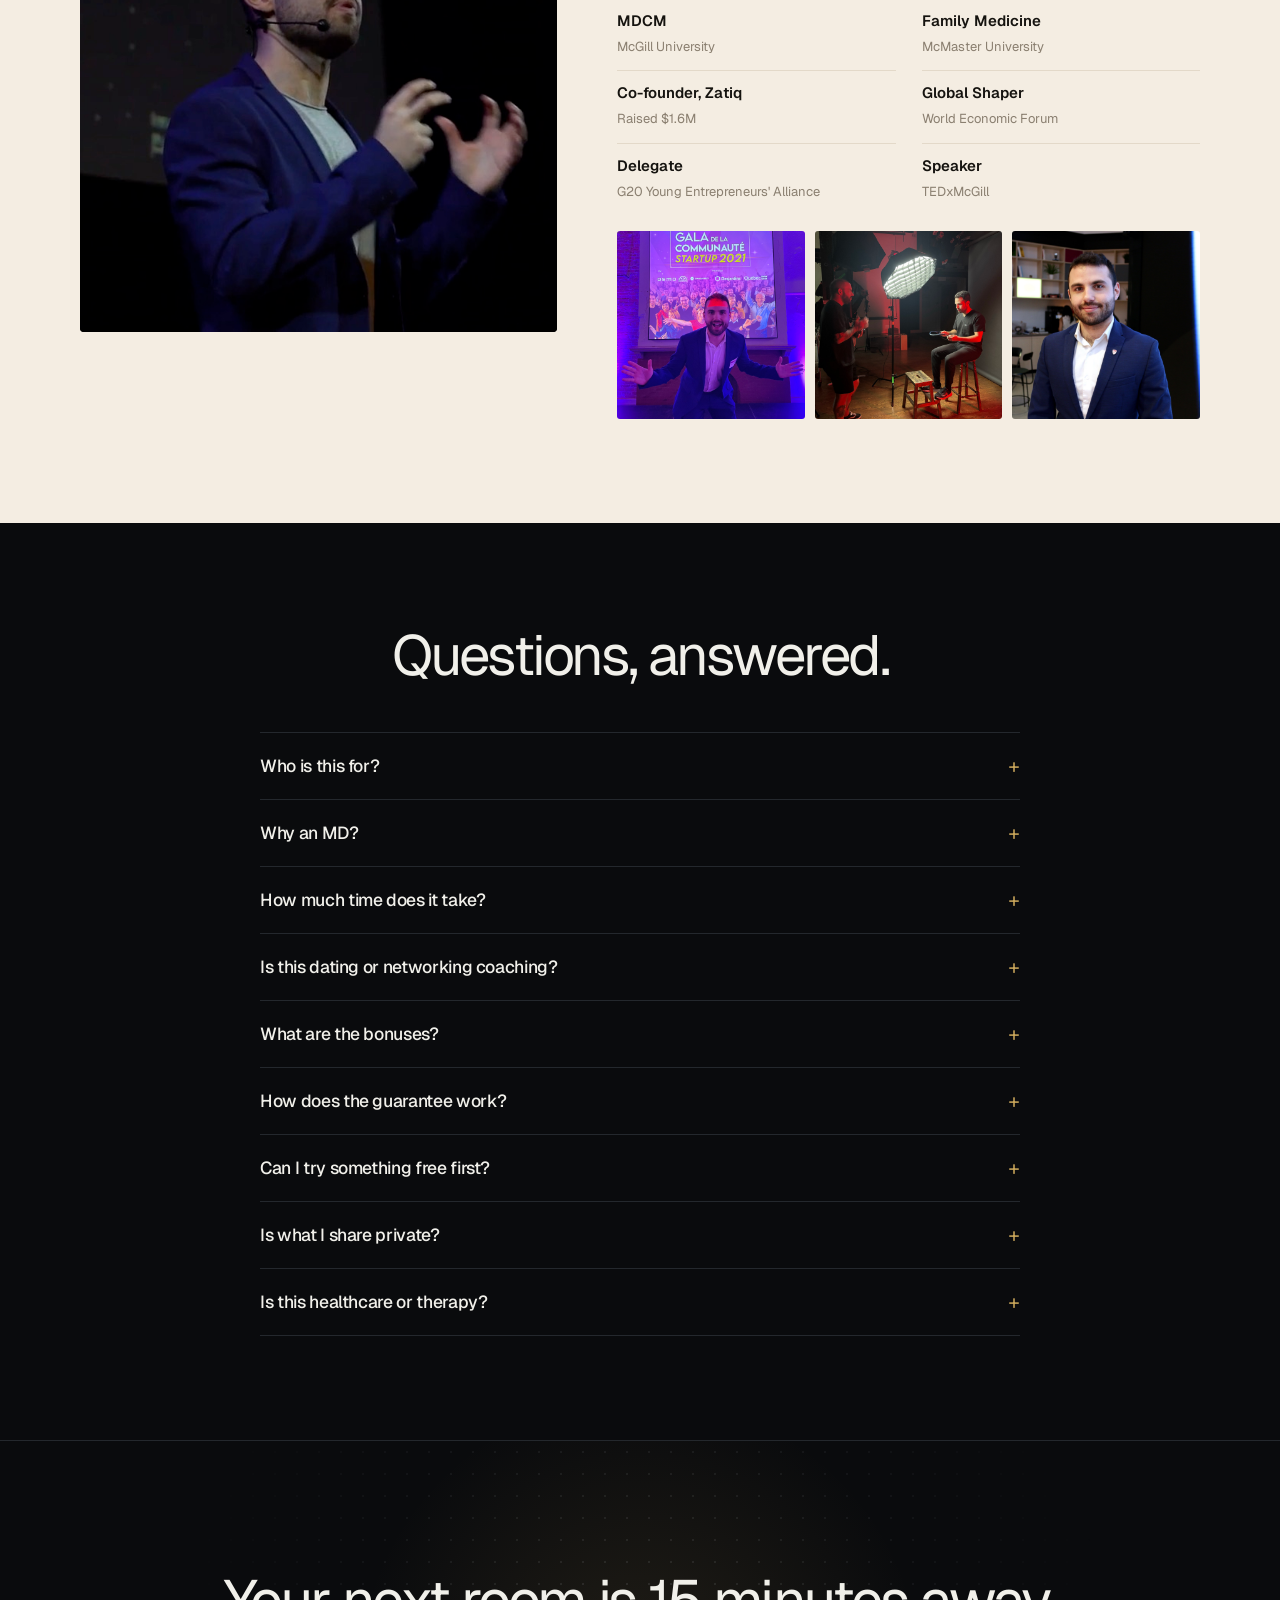
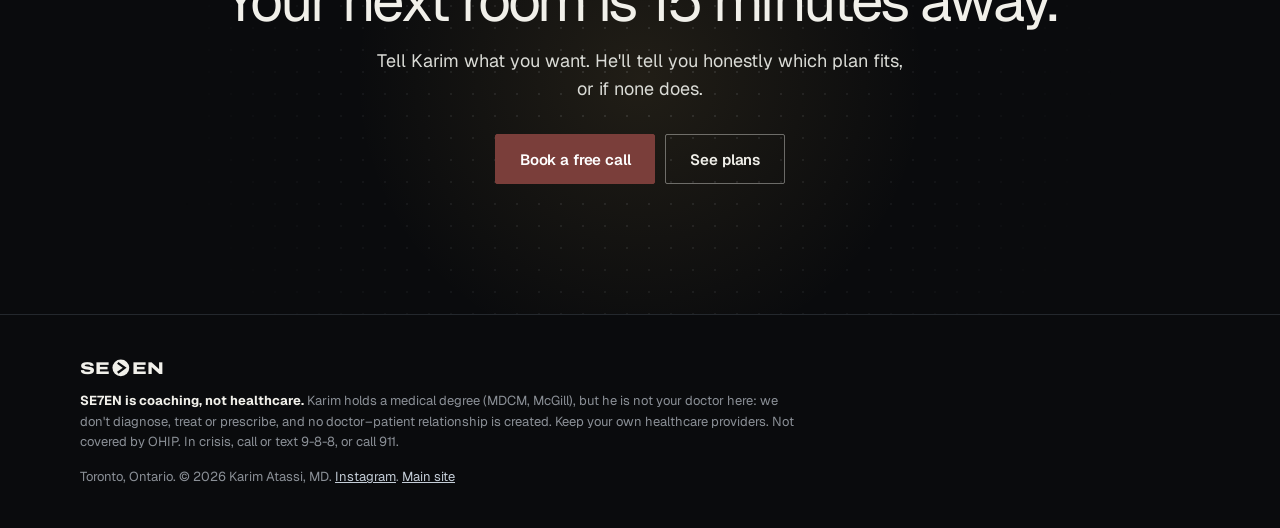
==== commit 5cfb4471: "Receive table: Core bonuses as one 'Pick 1 of these 3' box (phone: Pick 1 of 3 per row) Co-Authored-" ====
--- a/social/index.html
+++ b/social/index.html
@@ -198,10 +198,12 @@
 .recv .y svg{width:20px;height:20px}.recv .y circle{fill:var(--gold)}.recv .y path{fill:none;stroke:var(--ob);stroke-width:5.2;stroke-miterlimit:12}
 .recv .no{color:var(--ld2);font-size:18px}.recv .one{font-size:12.5px;color:var(--si);white-space:nowrap}
 .sr{position:absolute;width:1px;height:1px;overflow:hidden;clip:rect(0 0 0 0)}
+.recv td.mo{display:none}.recv td.pick{box-shadow:inset 0 0 0 1px rgba(200,165,90,.6);background:rgba(200,165,90,.1)}
+.recv .pk b{display:block;font-size:17px;font-weight:500;color:var(--iv);letter-spacing:-.01em}.recv .pk small{display:block;font-size:12.5px;color:var(--si);margin-top:2px}
 @media(max-width:640px){.recv table{min-width:0}.recv table,.recv tbody{display:block}.recv thead{display:none}
 .recv tbody tr{display:grid;grid-template-columns:repeat(3,minmax(0,1fr));border-bottom:1px solid var(--ld)}.recv tbody tr:last-child{border-bottom:0}
 .recv tbody th{grid-column:1/-1;border:0;padding:16px 16px 10px}.recv td{border:0;padding:4px 4px 16px;display:flex;flex-direction:column;align-items:center;gap:6px}
-.recv td::before{content:attr(data-l);font-size:11.5px;color:var(--ti)}.recv .c{background:transparent}.recv .one{font-size:12px}}
+.recv td::before{content:attr(data-l);font-size:11.5px;color:var(--ti)}.recv .c{background:transparent}.recv .one{font-size:12px}.recv td.pick{box-shadow:none;background:transparent}.recv .pk small{display:none}.recv .pk b{font-size:12.5px;font-weight:400;color:var(--si)}.recv .pk b::after{content:" of 3"}.recv td.mo{display:flex}}
 /* plans */
 .plans{display:grid;grid-template-columns:repeat(3,minmax(0,1fr));gap:16px;align-items:stretch}
 .plan{background:var(--g1);border:1px solid var(--ld);border-radius:4px;padding:28px;display:flex;flex-direction:column;position:relative}
@@ -287,13 +289,16 @@
 .sticky{font:500 13px var(--sans);letter-spacing:0}
 footer p{max-width:80ch}
 </style>
+<script>!function(f,b,e,v,n,t,s){if(f.fbq)return;n=f.fbq=function(){n.callMethod?n.callMethod.apply(n,arguments):n.queue.push(arguments)};if(!f._fbq)f._fbq=n;n.push=n;n.loaded=!0;n.version='2.0';n.queue=[];t=b.createElement(e);t.async=!0;t.src=v;s=b.getElementsByTagName(e)[0];s.parentNode.insertBefore(t,s)}(window,document,'script','https://connect.facebook.net/en_US/fbevents.js');fbq('init','1500940322097380');fbq('track','PageView');
+document.addEventListener('click',function(e){var a=e.target.closest&&e.target.closest('a[href*="calendly.com"]');if(a&&window.fbq)fbq('track','Schedule',{content_name:a.getAttribute('data-cta')||'call'});});</script>
+<noscript><img height="1" width="1" style="display:none" src="https://www.facebook.com/tr?id=1500940322097380&ev=PageView&noscript=1" alt=""></noscript>
 </head>
 <body>
 <a class="skip" href="#main">Skip to content</a>
 <header class="nav" id="nav"><div class="wrap">
   <a class="brand" href="#top" aria-label="SE7EN, by Karim Atassi, MD"><span class="wm" aria-hidden="true">SE<svg viewBox="0 0 40 40"><circle class="b" cx="20" cy="20" r="19"/><path class="p" d="M13 8.8L28.6 20L13 31.2"/></svg>EN</span><small>by Karim Atassi, MD</small></a>
   <nav aria-label="Primary"><a href="#how">How it works</a><a href="#results">Results</a><a href="#plans">Plans</a><a href="#faq">FAQ</a></nav>
-  <a class="btn b-iv" href="../book.html" data-cta="nav">Book a free call</a>
+  <a class="btn b-iv" href="https://calendly.com/drkarimatassi" target="_blank" rel="noopener" data-cta="nav">Book a free call</a>
 </div></header>
 
 <main id="main">
@@ -303,7 +308,7 @@
     <p class="lede">MD-led lifestyle health coaching</p>
     <h1>When's the last time a doctor asked about your <em>social life?</em></h1>
     <p class="sub">Transform it in 30 days: new people, new places, and the confidence to go with them.</p>
-    <div class="ctas"><a class="btn b-ox" href="#plans" data-cta="hero_plans">See plans</a><a class="btn b-ln" href="../book.html" data-cta="hero_call">Free 15-min call</a></div>
+    <div class="ctas"><a class="btn b-ox" href="#plans" data-cta="hero_plans">See plans</a><a class="btn b-ln" href="https://calendly.com/drkarimatassi" target="_blank" rel="noopener" data-cta="hero_call">Free 15-min call</a></div>
     <p class="mi">Your score improves, or we keep coaching you free. Not ready? <a href="../quiz/">Take the free assessment</a>.</p>
   </div>
     <div class="film"><video autoplay muted loop playsinline preload="auto" poster="../assets/media/karim-reel.jpg" aria-label="Karim Atassi, MD on Valuetainment, on the TEDxMcGill stage, and coaching clients"><source src="../assets/media/karim-reel.mp4" type="video/mp4"></video><span class="tagline">On Valuetainment, at TEDxMcGill, and in session</span></div>
@@ -396,7 +401,7 @@
           <p class="for">See what's holding your social life back.</p>
           <p class="price">$699<small>CAD</small></p><p class="terms">One time</p>
           <ul><li>90-minute session with Karim</li><li>Your written report: what to change, and how</li><li>3 check-ups of 20 minutes</li></ul>
-          <a class="btn btn-line btn-block" href="../book.html" data-cta="plan_assessment">Start with a free call</a>
+          <a class="btn btn-line btn-block" href="https://calendly.com/drkarimatassi" target="_blank" rel="noopener" data-cta="plan_assessment">Start with a free call</a>
         </article>
         <article class="plan rec reveal">
           <span class="tag">Recommended</span>
@@ -405,7 +410,7 @@
           <p class="price">$1,497<small>CAD</small></p><p class="terms">30 days</p>
           <p class="inc">Everything in Assessment, plus</p>
           <ul><li>Weekly 30-minute coaching</li><li>1 bonus: City Map, Event system or LinkedIn system</li><li>The guarantee</li></ul>
-          <a class="btn btn-dark btn-block" href="../book.html" data-cta="plan_core">Start with a free call</a>
+          <a class="btn btn-dark btn-block" href="https://calendly.com/drkarimatassi" target="_blank" rel="noopener" data-cta="plan_core">Start with a free call</a>
         </article>
         <article class="plan top reveal">
           <p class="name">Platinum</p>
@@ -413,14 +418,14 @@
           <p class="price">$1,997<small>CAD</small></p><p class="terms">30 days</p>
           <p class="inc">Everything in Core, plus</p>
           <ul><li>All 3 bonuses: City Map, Event system and LinkedIn system</li><li>The guarantee</li></ul>
-          <a class="btn btn-gold btn-block" href="../book.html" data-cta="plan_platinum">Start with a free call</a>
+          <a class="btn btn-gold btn-block" href="https://calendly.com/drkarimatassi" target="_blank" rel="noopener" data-cta="plan_platinum">Start with a free call</a>
         </article>
       </div>
     <div class="recv">
       <h3>What you receive</h3>
       <div class="tw"><table>
         <thead><tr><th scope="col"><span class="sr">Item</span></th><th scope="col">Assessment<small>$699</small></th><th scope="col" class="c">Core<small>$1,497</small></th><th scope="col">Platinum<small>$1,997</small></th></tr></thead>
-        <tbody><tr><th scope="row"><svg class="ico" viewBox="0 0 24 24" aria-hidden="true"><rect x="2.5" y="5" width="13" height="11" rx="1.5"/><path d="M15.5 9.5l5-3v9l-5-3"/><path d="M6 19.5h7"/></svg><span><b>90-minute session with Karim</b><small>A video session across all 7 areas of your life.</small></span></th><td data-l="Assessment"><span class="y" aria-label="Included"><svg viewBox="0 0 40 40" aria-hidden="true"><circle cx="20" cy="20" r="19"/><path d="M13 8.8L28.6 20L13 31.2"/></svg></span></td><td data-l="Core" class="c"><span class="y" aria-label="Included"><svg viewBox="0 0 40 40" aria-hidden="true"><circle cx="20" cy="20" r="19"/><path d="M13 8.8L28.6 20L13 31.2"/></svg></span></td><td data-l="Platinum"><span class="y" aria-label="Included"><svg viewBox="0 0 40 40" aria-hidden="true"><circle cx="20" cy="20" r="19"/><path d="M13 8.8L28.6 20L13 31.2"/></svg></span></td></tr><tr><th scope="row"><svg class="ico" viewBox="0 0 24 24" aria-hidden="true"><path d="M6 2.5h8l4 4v15H6z"/><path d="M14 2.5v4h4M9 11h6M9 14.5h6M9 18h4"/></svg><span><b>Your written report</b><small>What to change and how: who to meet, where to go, what to work on.</small></span></th><td data-l="Assessment"><span class="y" aria-label="Included"><svg viewBox="0 0 40 40" aria-hidden="true"><circle cx="20" cy="20" r="19"/><path d="M13 8.8L28.6 20L13 31.2"/></svg></span></td><td data-l="Core" class="c"><span class="y" aria-label="Included"><svg viewBox="0 0 40 40" aria-hidden="true"><circle cx="20" cy="20" r="19"/><path d="M13 8.8L28.6 20L13 31.2"/></svg></span></td><td data-l="Platinum"><span class="y" aria-label="Included"><svg viewBox="0 0 40 40" aria-hidden="true"><circle cx="20" cy="20" r="19"/><path d="M13 8.8L28.6 20L13 31.2"/></svg></span></td></tr><tr><th scope="row"><svg class="ico" viewBox="0 0 24 24" aria-hidden="true"><path d="M4 18c2-6 4-9 8-9s6 3 8 9"/><circle cx="12" cy="5" r="2.2"/><path d="M2.5 21.5h19"/></svg><span><b>3 check-ups, 20 minutes each</b><small>Short calls to keep you moving.</small></span></th><td data-l="Assessment"><span class="y" aria-label="Included"><svg viewBox="0 0 40 40" aria-hidden="true"><circle cx="20" cy="20" r="19"/><path d="M13 8.8L28.6 20L13 31.2"/></svg></span></td><td data-l="Core" class="c"><span class="y" aria-label="Included"><svg viewBox="0 0 40 40" aria-hidden="true"><circle cx="20" cy="20" r="19"/><path d="M13 8.8L28.6 20L13 31.2"/></svg></span></td><td data-l="Platinum"><span class="y" aria-label="Included"><svg viewBox="0 0 40 40" aria-hidden="true"><circle cx="20" cy="20" r="19"/><path d="M13 8.8L28.6 20L13 31.2"/></svg></span></td></tr><tr><th scope="row"><svg class="ico" viewBox="0 0 24 24" aria-hidden="true"><rect x="3" y="4.5" width="18" height="16" rx="1.5"/><path d="M3 9.5h18M8 2.5v4M16 2.5v4"/><circle cx="8" cy="14.5" r="1.2"/><circle cx="12" cy="14.5" r="1.2"/><circle cx="16" cy="14.5" r="1.2"/></svg><span><b>Weekly 30-minute coaching</b><small>Every week for 30 days, while you change it.</small></span></th><td data-l="Assessment"><span class="no" aria-label="Not included">–</span></td><td data-l="Core" class="c"><span class="y" aria-label="Included"><svg viewBox="0 0 40 40" aria-hidden="true"><circle cx="20" cy="20" r="19"/><path d="M13 8.8L28.6 20L13 31.2"/></svg></span></td><td data-l="Platinum"><span class="y" aria-label="Included"><svg viewBox="0 0 40 40" aria-hidden="true"><circle cx="20" cy="20" r="19"/><path d="M13 8.8L28.6 20L13 31.2"/></svg></span></td></tr><tr><th scope="row"><svg class="ico" viewBox="0 0 24 24" aria-hidden="true"><path d="M3 6.5l6-2.5 6 2.5 6-2.5v13.5l-6 2.5-6-2.5-6 2.5z"/><path d="M9 4v13.5M15 6.5V20"/></svg><span><b>Your City Map</b><small>The places you should be going.</small></span></th><td data-l="Assessment"><span class="no" aria-label="Not included">–</span></td><td data-l="Core" class="c"><span class="one">Pick 1</span></td><td data-l="Platinum"><span class="y" aria-label="Included"><svg viewBox="0 0 40 40" aria-hidden="true"><circle cx="20" cy="20" r="19"/><path d="M13 8.8L28.6 20L13 31.2"/></svg></span></td></tr><tr><th scope="row"><svg class="ico" viewBox="0 0 24 24" aria-hidden="true"><path d="M3 8a2 2 0 0 0 0 4v4.5h18V12a2 2 0 0 0 0-4V3.5H3z" transform="translate(0 2)"/><path d="M14 5.5v13" stroke-dasharray="2 2.2"/></svg><span><b>Your Event system</b><small>The events worth your time, sent to you every week.</small></span></th><td data-l="Assessment"><span class="no" aria-label="Not included">–</span></td><td data-l="Core" class="c"><span class="one">Pick 1</span></td><td data-l="Platinum"><span class="y" aria-label="Included"><svg viewBox="0 0 40 40" aria-hidden="true"><circle cx="20" cy="20" r="19"/><path d="M13 8.8L28.6 20L13 31.2"/></svg></span></td></tr><tr><th scope="row"><svg class="ico" viewBox="0 0 24 24" aria-hidden="true"><circle cx="6" cy="12" r="2.5"/><circle cx="18" cy="5.5" r="2.5"/><circle cx="18" cy="18.5" r="2.5"/><path d="M8.2 10.8l7.6-4M8.2 13.2l7.6 4"/></svg><span><b>Your LinkedIn system</b><small>Builds your list and drafts your messages. You click send.</small></span></th><td data-l="Assessment"><span class="no" aria-label="Not included">–</span></td><td data-l="Core" class="c"><span class="one">Pick 1</span></td><td data-l="Platinum"><span class="y" aria-label="Included"><svg viewBox="0 0 40 40" aria-hidden="true"><circle cx="20" cy="20" r="19"/><path d="M13 8.8L28.6 20L13 31.2"/></svg></span></td></tr><tr><th scope="row"><svg class="ico" viewBox="0 0 24 24" aria-hidden="true"><circle cx="12" cy="12" r="9"/><path d="M9.5 7.5L15.5 12l-6 4.5"/></svg><span><b>The guarantee</b><small>Your score improves at day 30, or we keep coaching you free.</small></span></th><td data-l="Assessment"><span class="no" aria-label="Not included">–</span></td><td data-l="Core" class="c"><span class="y" aria-label="Included"><svg viewBox="0 0 40 40" aria-hidden="true"><circle cx="20" cy="20" r="19"/><path d="M13 8.8L28.6 20L13 31.2"/></svg></span></td><td data-l="Platinum"><span class="y" aria-label="Included"><svg viewBox="0 0 40 40" aria-hidden="true"><circle cx="20" cy="20" r="19"/><path d="M13 8.8L28.6 20L13 31.2"/></svg></span></td></tr></tbody>
+        <tbody><tr><th scope="row"><svg class="ico" viewBox="0 0 24 24" aria-hidden="true"><rect x="2.5" y="5" width="13" height="11" rx="1.5"/><path d="M15.5 9.5l5-3v9l-5-3"/><path d="M6 19.5h7"/></svg><span><b>90-minute session with Karim</b><small>A video session across all 7 areas of your life.</small></span></th><td data-l="Assessment"><span class="y" aria-label="Included"><svg viewBox="0 0 40 40" aria-hidden="true"><circle cx="20" cy="20" r="19"/><path d="M13 8.8L28.6 20L13 31.2"/></svg></span></td><td data-l="Core" class="c"><span class="y" aria-label="Included"><svg viewBox="0 0 40 40" aria-hidden="true"><circle cx="20" cy="20" r="19"/><path d="M13 8.8L28.6 20L13 31.2"/></svg></span></td><td data-l="Platinum"><span class="y" aria-label="Included"><svg viewBox="0 0 40 40" aria-hidden="true"><circle cx="20" cy="20" r="19"/><path d="M13 8.8L28.6 20L13 31.2"/></svg></span></td></tr><tr><th scope="row"><svg class="ico" viewBox="0 0 24 24" aria-hidden="true"><path d="M6 2.5h8l4 4v15H6z"/><path d="M14 2.5v4h4M9 11h6M9 14.5h6M9 18h4"/></svg><span><b>Your written report</b><small>What to change and how: who to meet, where to go, what to work on.</small></span></th><td data-l="Assessment"><span class="y" aria-label="Included"><svg viewBox="0 0 40 40" aria-hidden="true"><circle cx="20" cy="20" r="19"/><path d="M13 8.8L28.6 20L13 31.2"/></svg></span></td><td data-l="Core" class="c"><span class="y" aria-label="Included"><svg viewBox="0 0 40 40" aria-hidden="true"><circle cx="20" cy="20" r="19"/><path d="M13 8.8L28.6 20L13 31.2"/></svg></span></td><td data-l="Platinum"><span class="y" aria-label="Included"><svg viewBox="0 0 40 40" aria-hidden="true"><circle cx="20" cy="20" r="19"/><path d="M13 8.8L28.6 20L13 31.2"/></svg></span></td></tr><tr><th scope="row"><svg class="ico" viewBox="0 0 24 24" aria-hidden="true"><path d="M4 18c2-6 4-9 8-9s6 3 8 9"/><circle cx="12" cy="5" r="2.2"/><path d="M2.5 21.5h19"/></svg><span><b>3 check-ups, 20 minutes each</b><small>Short calls to keep you moving.</small></span></th><td data-l="Assessment"><span class="y" aria-label="Included"><svg viewBox="0 0 40 40" aria-hidden="true"><circle cx="20" cy="20" r="19"/><path d="M13 8.8L28.6 20L13 31.2"/></svg></span></td><td data-l="Core" class="c"><span class="y" aria-label="Included"><svg viewBox="0 0 40 40" aria-hidden="true"><circle cx="20" cy="20" r="19"/><path d="M13 8.8L28.6 20L13 31.2"/></svg></span></td><td data-l="Platinum"><span class="y" aria-label="Included"><svg viewBox="0 0 40 40" aria-hidden="true"><circle cx="20" cy="20" r="19"/><path d="M13 8.8L28.6 20L13 31.2"/></svg></span></td></tr><tr><th scope="row"><svg class="ico" viewBox="0 0 24 24" aria-hidden="true"><rect x="3" y="4.5" width="18" height="16" rx="1.5"/><path d="M3 9.5h18M8 2.5v4M16 2.5v4"/><circle cx="8" cy="14.5" r="1.2"/><circle cx="12" cy="14.5" r="1.2"/><circle cx="16" cy="14.5" r="1.2"/></svg><span><b>Weekly 30-minute coaching</b><small>Every week for 30 days, while you change it.</small></span></th><td data-l="Assessment"><span class="no" aria-label="Not included">–</span></td><td data-l="Core" class="c"><span class="y" aria-label="Included"><svg viewBox="0 0 40 40" aria-hidden="true"><circle cx="20" cy="20" r="19"/><path d="M13 8.8L28.6 20L13 31.2"/></svg></span></td><td data-l="Platinum"><span class="y" aria-label="Included"><svg viewBox="0 0 40 40" aria-hidden="true"><circle cx="20" cy="20" r="19"/><path d="M13 8.8L28.6 20L13 31.2"/></svg></span></td></tr><tr><th scope="row"><svg class="ico" viewBox="0 0 24 24" aria-hidden="true"><path d="M3 6.5l6-2.5 6 2.5 6-2.5v13.5l-6 2.5-6-2.5-6 2.5z"/><path d="M9 4v13.5M15 6.5V20"/></svg><span><b>Your City Map</b><small>The places you should be going.</small></span></th><td data-l="Assessment"><span class="no" aria-label="Not included">–</span></td><td data-l="Core" class="c pick" rowspan="3"><span class="pk"><b>Pick 1</b><small>of these 3</small></span></td><td data-l="Platinum"><span class="y" aria-label="Included"><svg viewBox="0 0 40 40" aria-hidden="true"><circle cx="20" cy="20" r="19"/><path d="M13 8.8L28.6 20L13 31.2"/></svg></span></td></tr><tr class="pr"><th scope="row"><svg class="ico" viewBox="0 0 24 24" aria-hidden="true"><path d="M3 8a2 2 0 0 0 0 4v4.5h18V12a2 2 0 0 0 0-4V3.5H3z" transform="translate(0 2)"/><path d="M14 5.5v13" stroke-dasharray="2 2.2"/></svg><span><b>Your Event system</b><small>The events worth your time, sent to you every week.</small></span></th><td data-l="Assessment"><span class="no" aria-label="Not included">–</span></td><td data-l="Core" class="c mo"><span class="one">Pick 1 of 3</span></td><td data-l="Platinum"><span class="y" aria-label="Included"><svg viewBox="0 0 40 40" aria-hidden="true"><circle cx="20" cy="20" r="19"/><path d="M13 8.8L28.6 20L13 31.2"/></svg></span></td></tr><tr class="pr"><th scope="row"><svg class="ico" viewBox="0 0 24 24" aria-hidden="true"><circle cx="6" cy="12" r="2.5"/><circle cx="18" cy="5.5" r="2.5"/><circle cx="18" cy="18.5" r="2.5"/><path d="M8.2 10.8l7.6-4M8.2 13.2l7.6 4"/></svg><span><b>Your LinkedIn system</b><small>Builds your list and drafts your messages. You click send.</small></span></th><td data-l="Assessment"><span class="no" aria-label="Not included">–</span></td><td data-l="Core" class="c mo"><span class="one">Pick 1 of 3</span></td><td data-l="Platinum"><span class="y" aria-label="Included"><svg viewBox="0 0 40 40" aria-hidden="true"><circle cx="20" cy="20" r="19"/><path d="M13 8.8L28.6 20L13 31.2"/></svg></span></td></tr><tr><th scope="row"><svg class="ico" viewBox="0 0 24 24" aria-hidden="true"><circle cx="12" cy="12" r="9"/><path d="M9.5 7.5L15.5 12l-6 4.5"/></svg><span><b>The guarantee</b><small>Your score improves at day 30, or we keep coaching you free.</small></span></th><td data-l="Assessment"><span class="no" aria-label="Not included">–</span></td><td data-l="Core" class="c"><span class="y" aria-label="Included"><svg viewBox="0 0 40 40" aria-hidden="true"><circle cx="20" cy="20" r="19"/><path d="M13 8.8L28.6 20L13 31.2"/></svg></span></td><td data-l="Platinum"><span class="y" aria-label="Included"><svg viewBox="0 0 40 40" aria-hidden="true"><circle cx="20" cy="20" r="19"/><path d="M13 8.8L28.6 20L13 31.2"/></svg></span></td></tr></tbody>
       </table></div>
     </div>
       <div class="guar reveal">
@@ -462,7 +467,7 @@
 
 <section class="final">
   <div class="wrap"><h2>Your next room is <em>15 minutes away.</em></h2><p>Tell Karim what you want. He'll tell you honestly which plan fits, or if none does.</p>
-  <div class="ctas"><a class="btn b-ox" href="../book.html" data-cta="final_call">Book a free call</a><a class="btn b-ln" href="#plans" data-cta="final_plans">See plans</a></div></div>
+  <div class="ctas"><a class="btn b-ox" href="https://calendly.com/drkarimatassi" target="_blank" rel="noopener" data-cta="final_call">Book a free call</a><a class="btn b-ln" href="#plans" data-cta="final_plans">See plans</a></div></div>
 </section>
 </main>
 
@@ -471,7 +476,7 @@
   <p><b>SE7EN is coaching, not healthcare.</b> Karim holds a medical degree (MDCM, McGill), but he is not your doctor here: we don't diagnose, treat or prescribe, and no doctor–patient relationship is created. Keep your own healthcare providers. Not covered by OHIP. In crisis, call or text 9-8-8, or call 911.</p>
   <p>Toronto, Ontario. © 2026 Karim Atassi, MD. <a href="https://www.instagram.com/karimatassimd/" target="_blank" rel="noopener">Instagram</a>. <a href="../">Main site</a></p>
 </div></footer>
-<div class="sticky" id="sticky"><span>Free 15-min call</span><a class="btn b-ox" href="../book.html" data-cta="sticky">Book a call</a></div>
+<div class="sticky" id="sticky"><span>Free 15-min call</span><a class="btn b-ox" href="https://calendly.com/drkarimatassi" target="_blank" rel="noopener" data-cta="sticky">Book a call</a></div>
 
 <script>
 (function(){
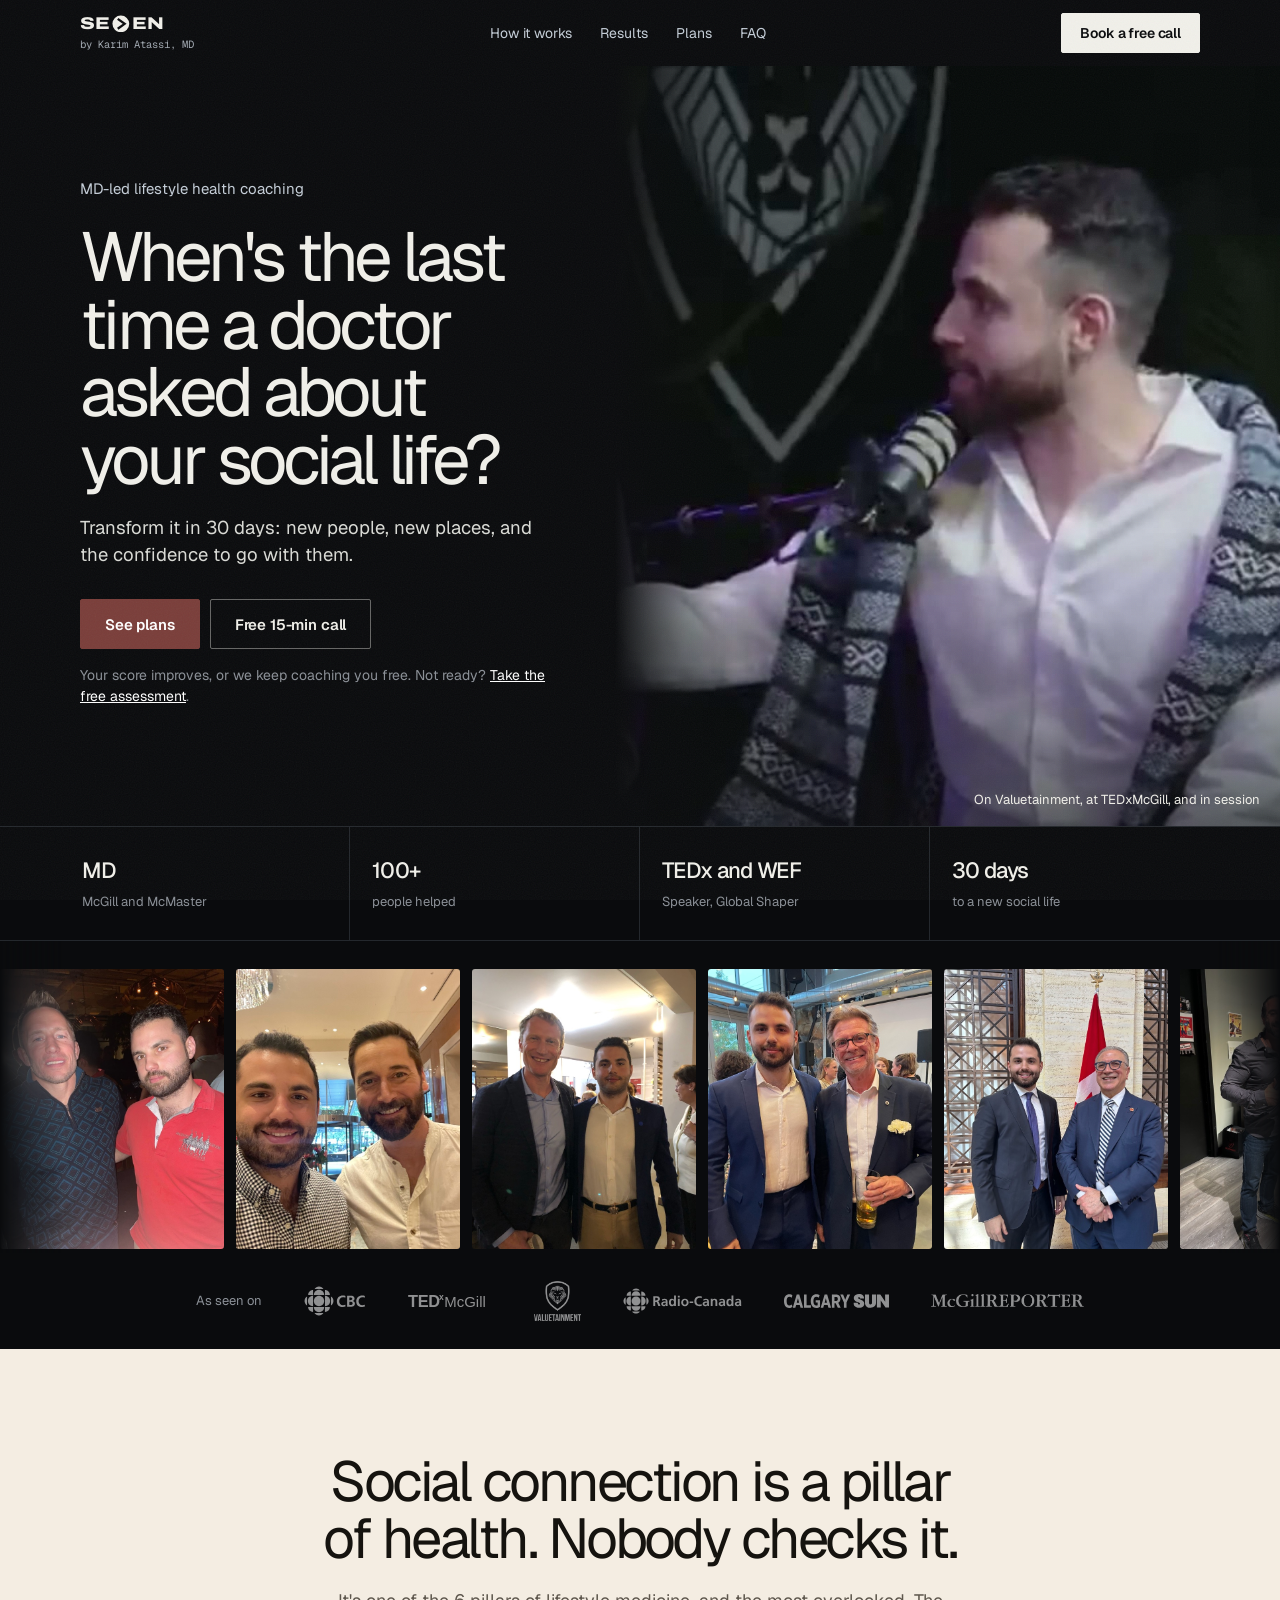
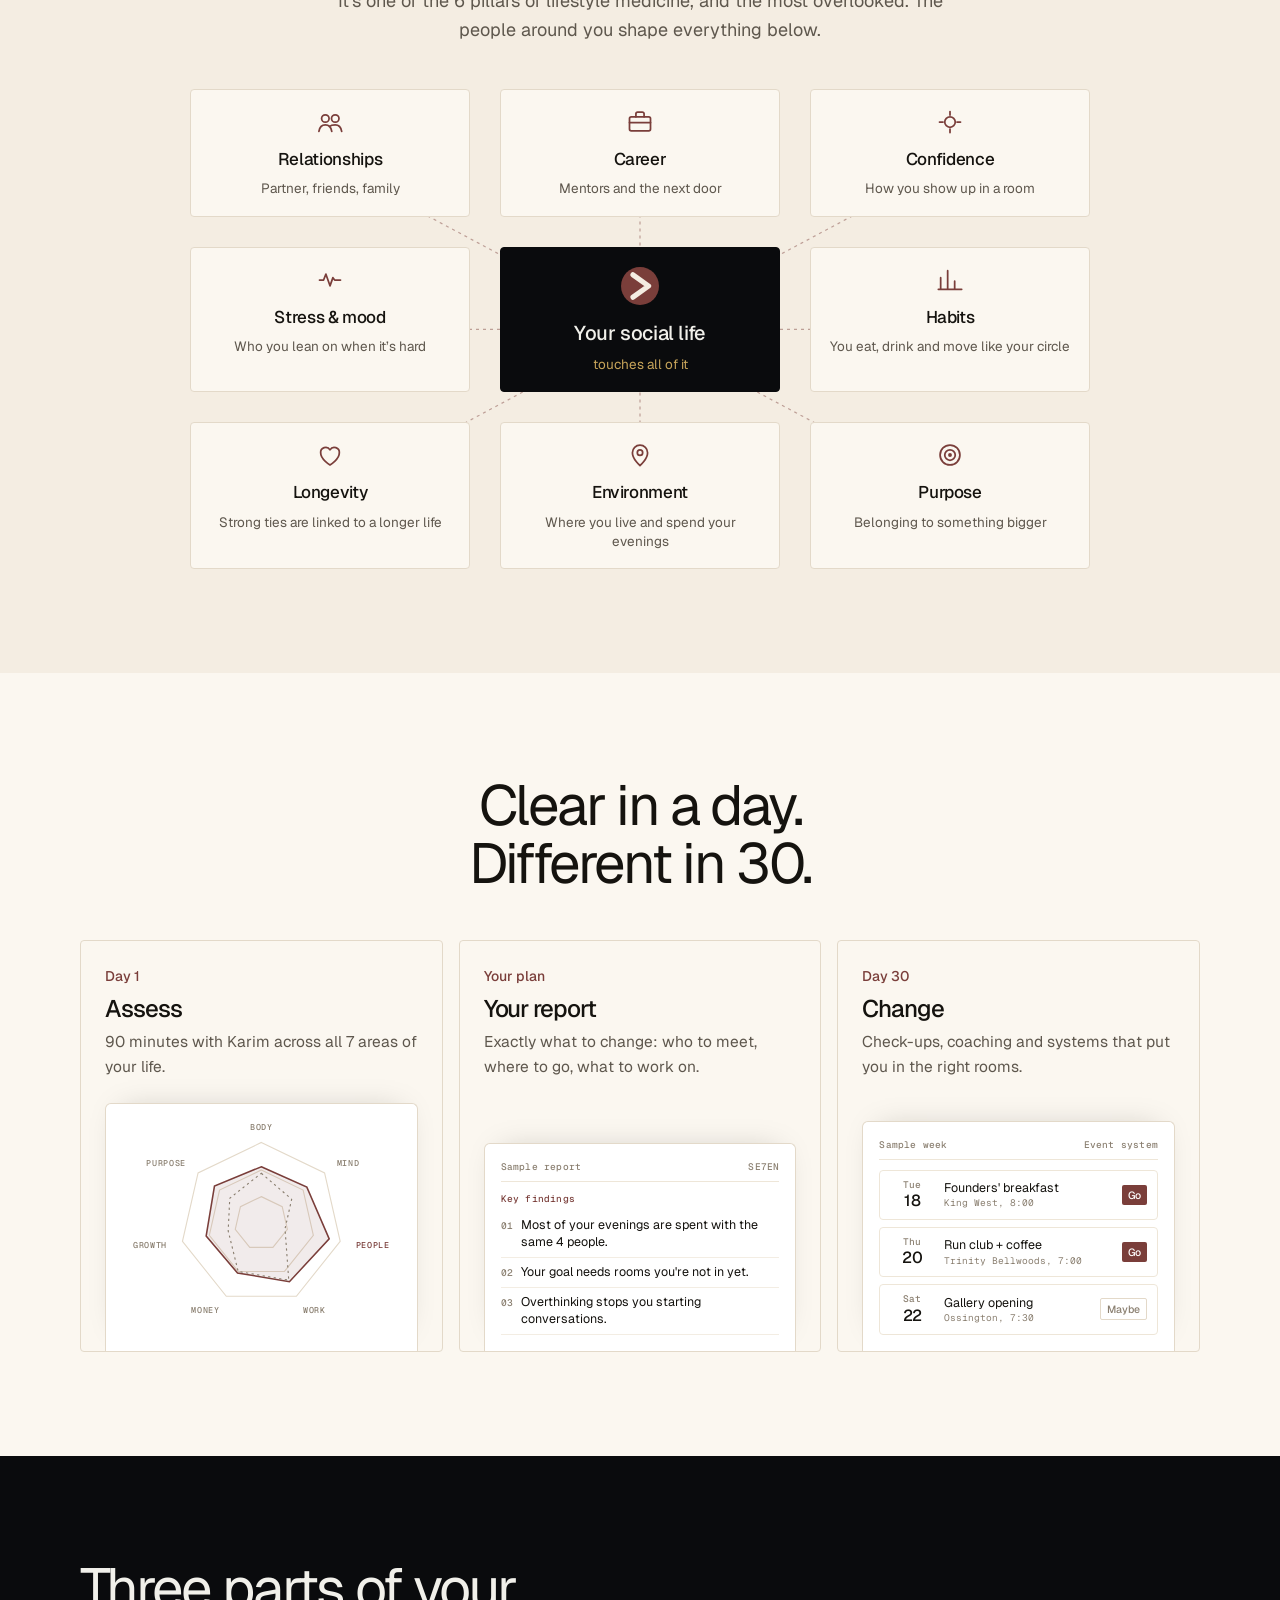
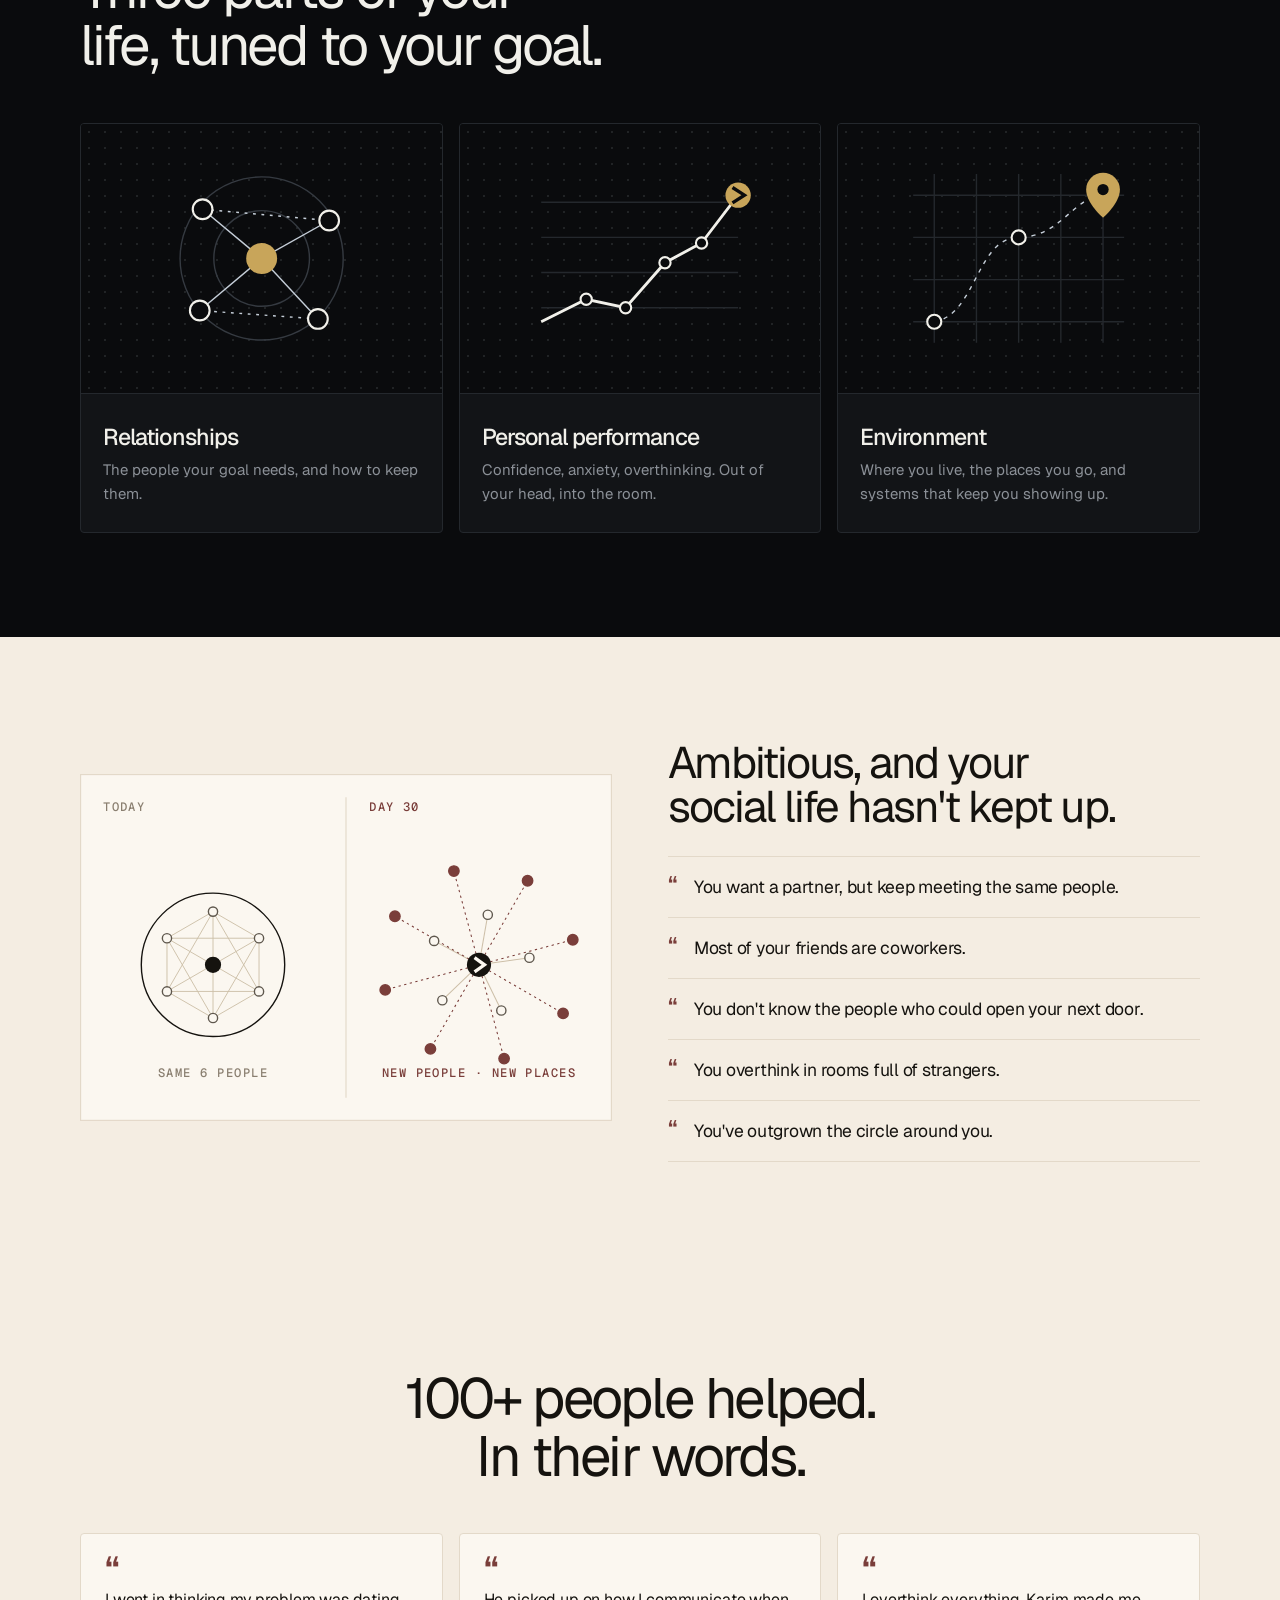
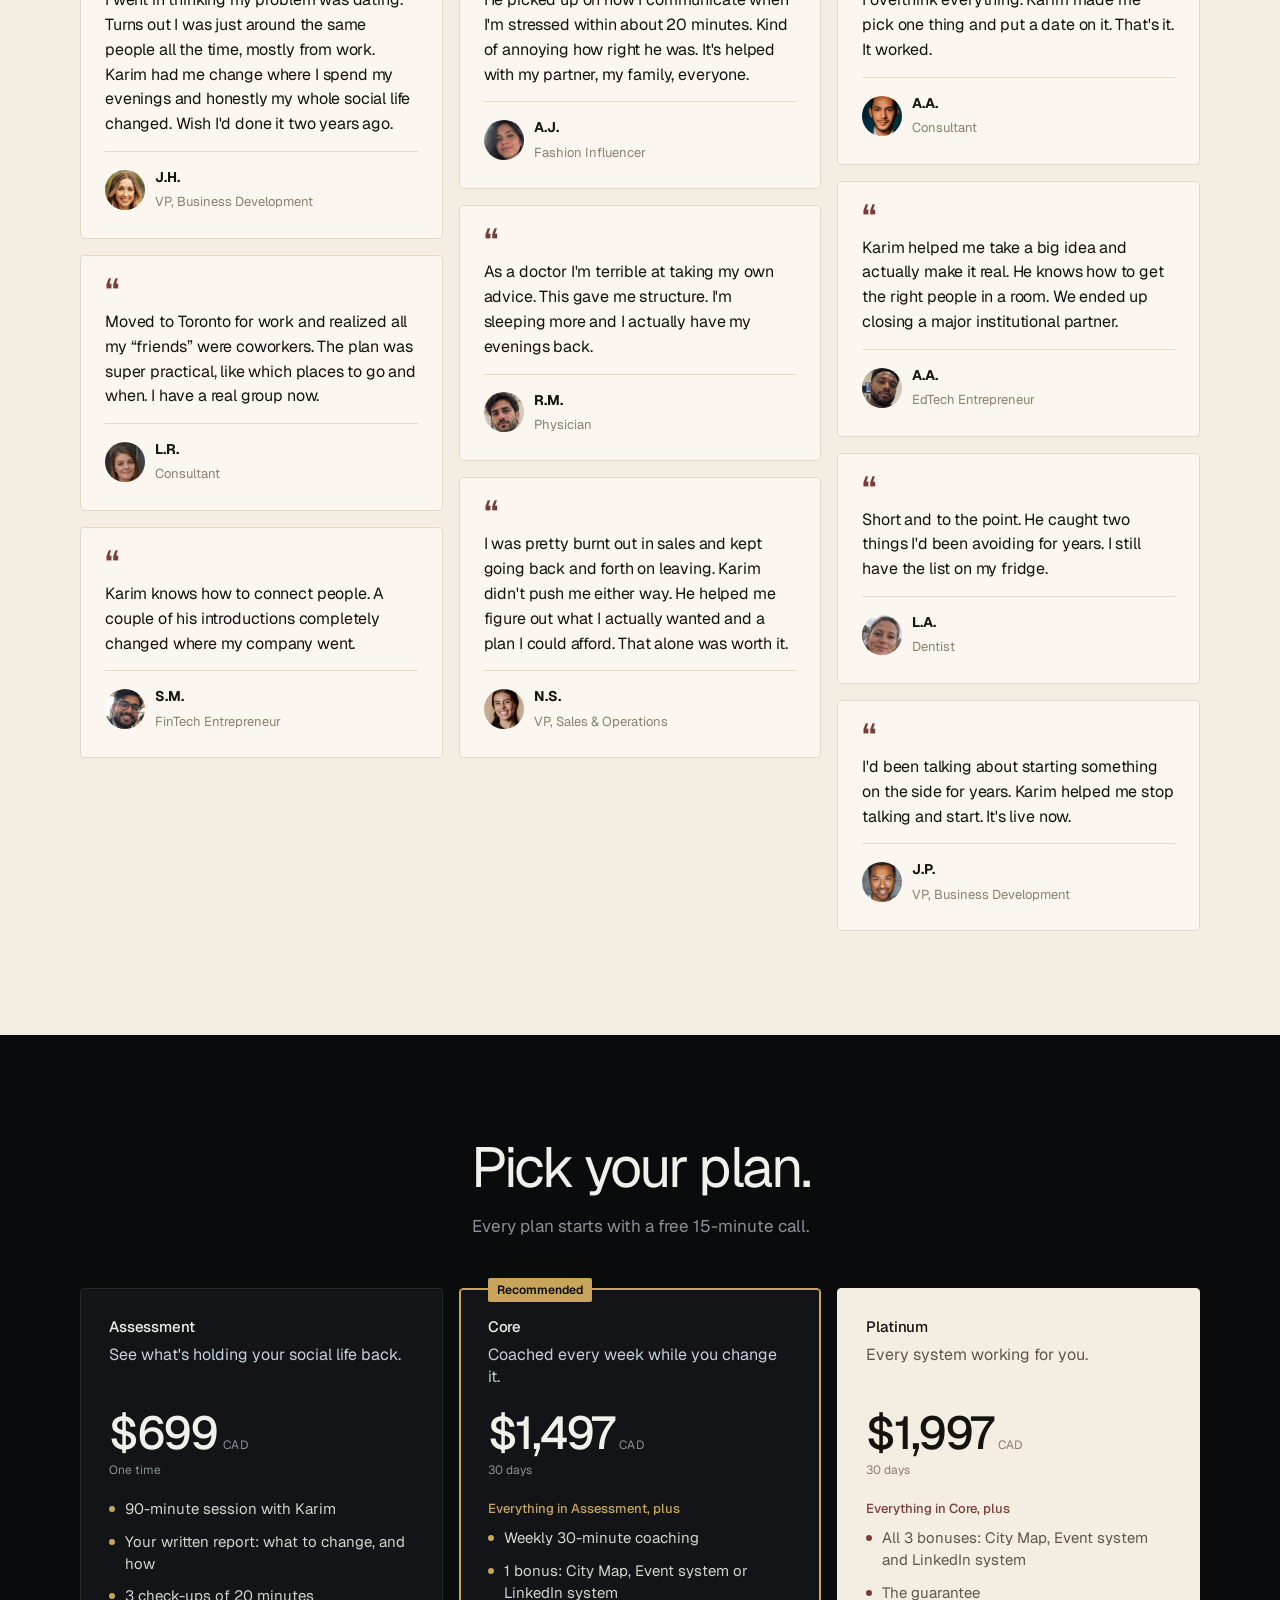
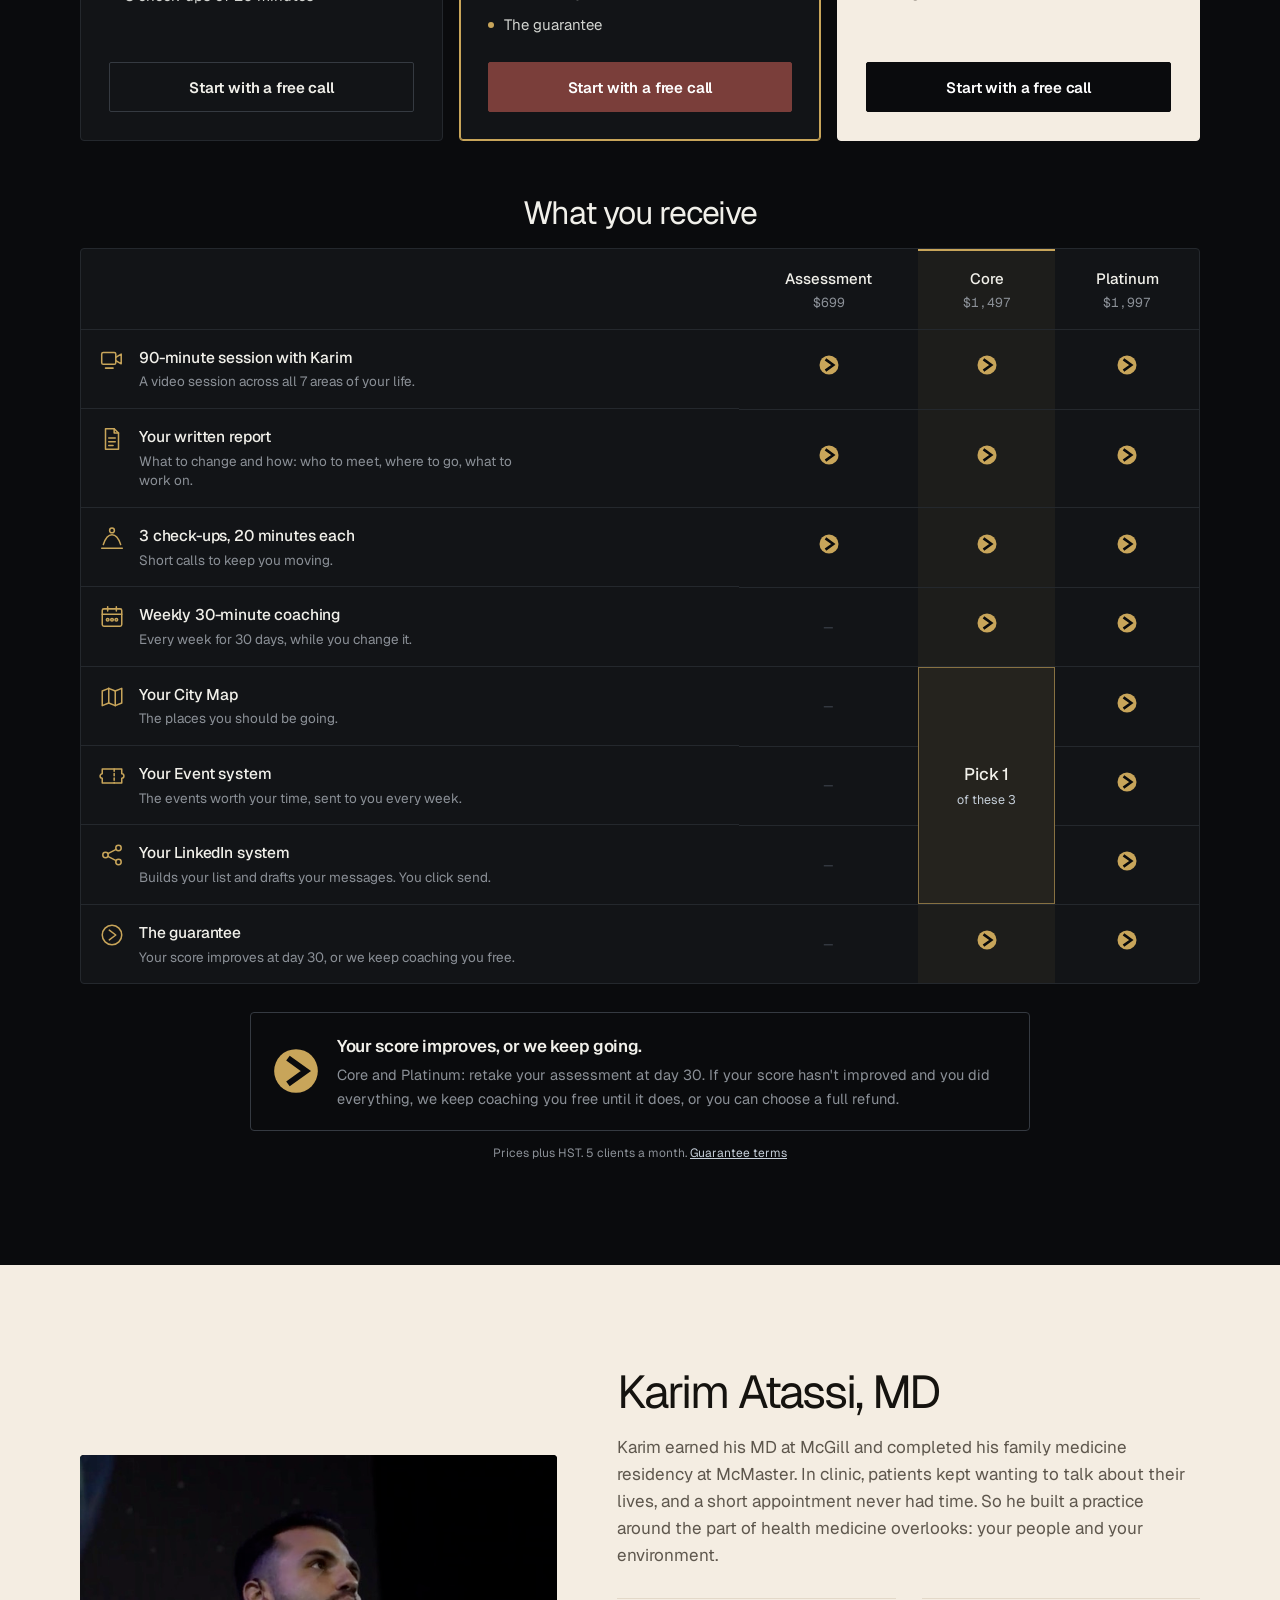
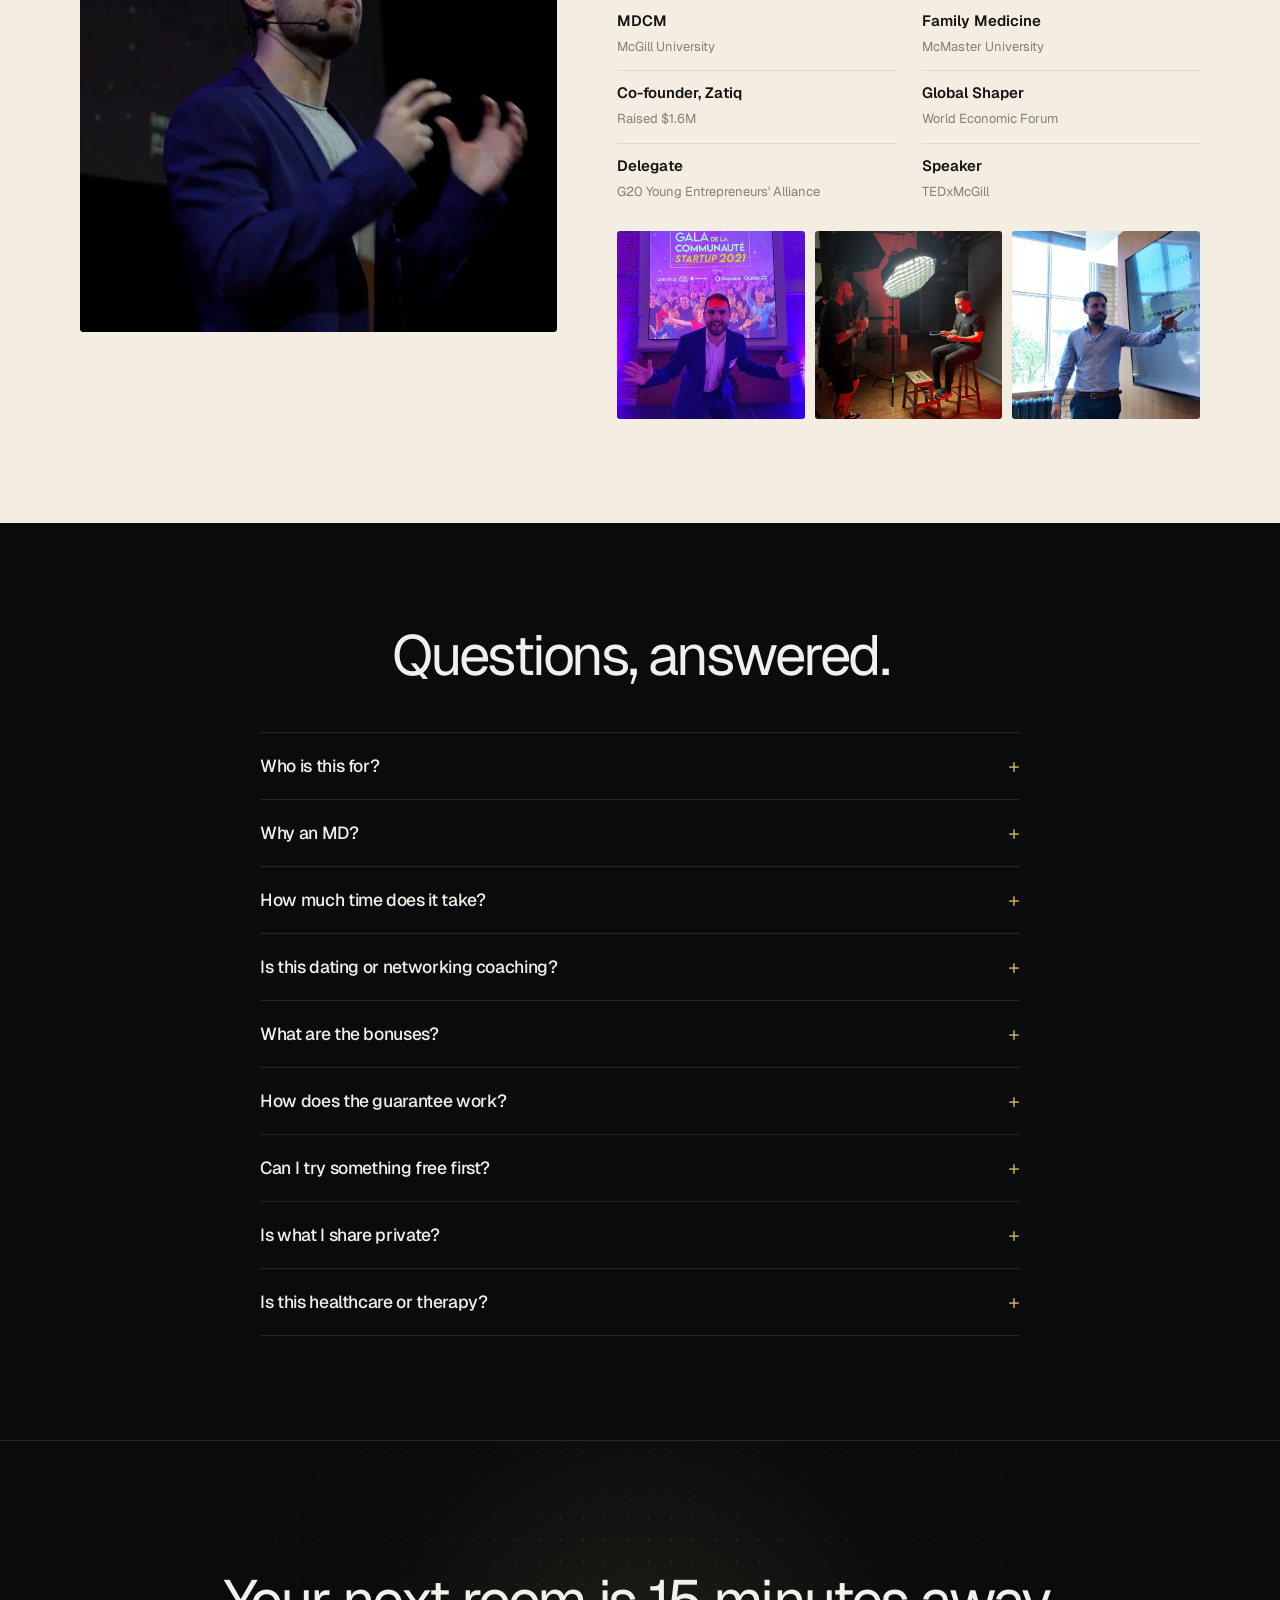
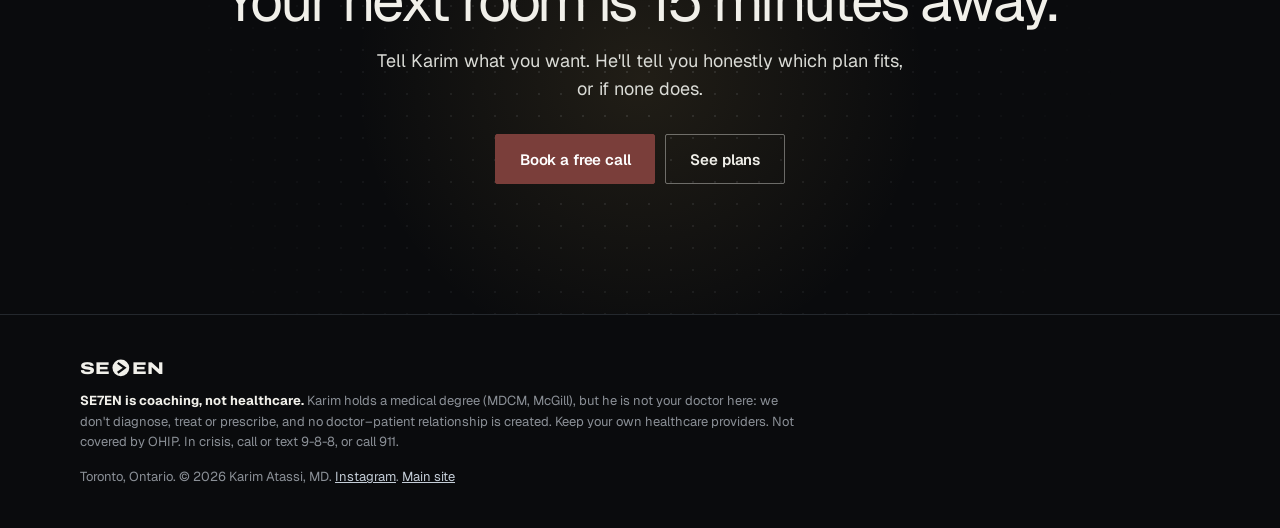
==== commit e9f08e52: "About strip: workshop photo replaces suit-event Co-Authored-By: Claude Opus 5.5 <noreply@anthropic.c" ====
--- a/social/index.html
+++ b/social/index.html
@@ -447,7 +447,7 @@
             <li><b>Delegate</b><span>G20 Young Entrepreneurs' Alliance</span></li>
             <li><b>Speaker</b><span>TEDxMcGill</span></li>
           </ul>
-      <div class="strip"><img src="../assets/media/startup-gala.jpg" alt="Karim on stage at the Startup Community Gala" loading="lazy" style="object-position:50% 70%"><img src="../assets/media/studio-bts.jpg" alt="Karim on set at a studio shoot" loading="lazy" style="object-position:72% 55%"><img src="../assets/media/suit-event.jpg" alt="Karim at a community event" loading="lazy" style="object-position:60% 25%"></div></div>
+      <div class="strip"><img src="../assets/media/startup-gala.jpg" alt="Karim on stage at the Startup Community Gala" loading="lazy" style="object-position:50% 70%"><img src="../assets/media/studio-bts.jpg" alt="Karim on set at a studio shoot" loading="lazy" style="object-position:72% 55%"><img src="../assets/media/leading-room.jpg" alt="Karim leading a workshop" loading="lazy" style="object-position:30% 50%"></div></div>
   </div>
 </section>
 
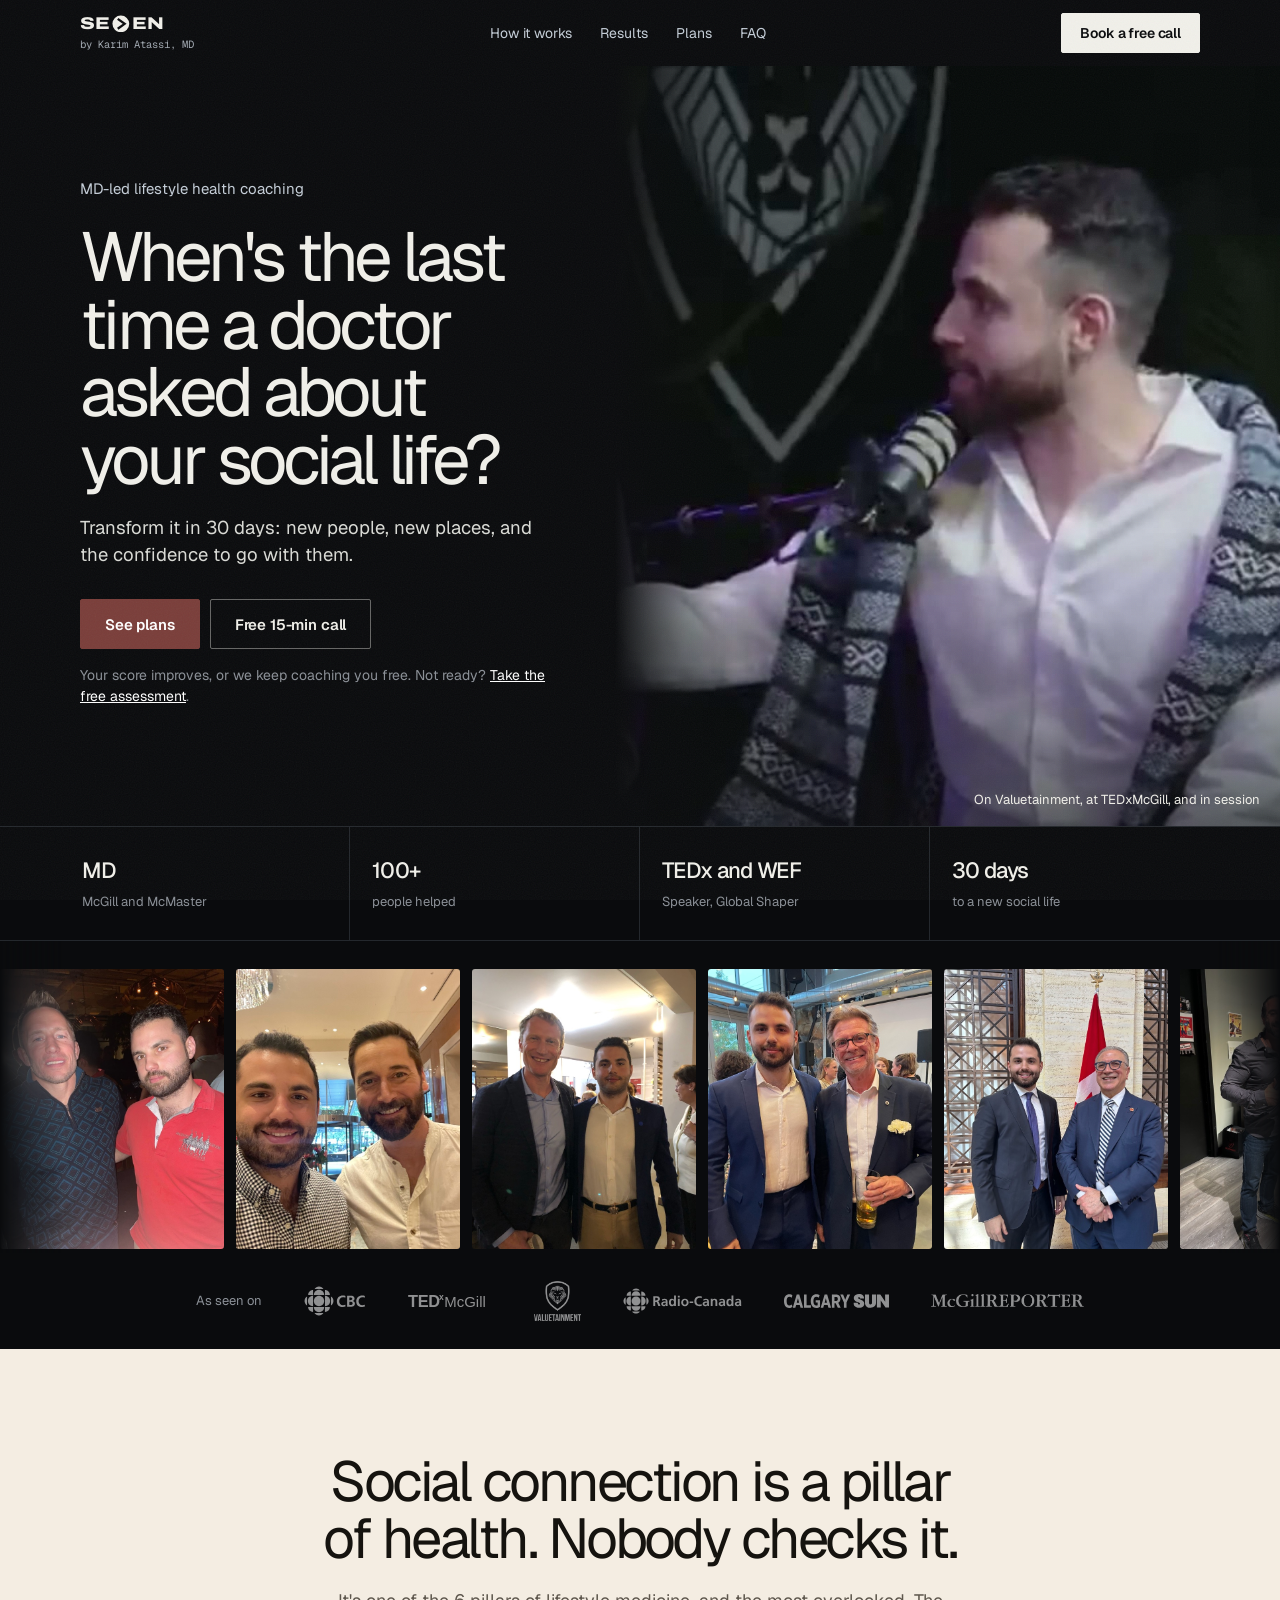
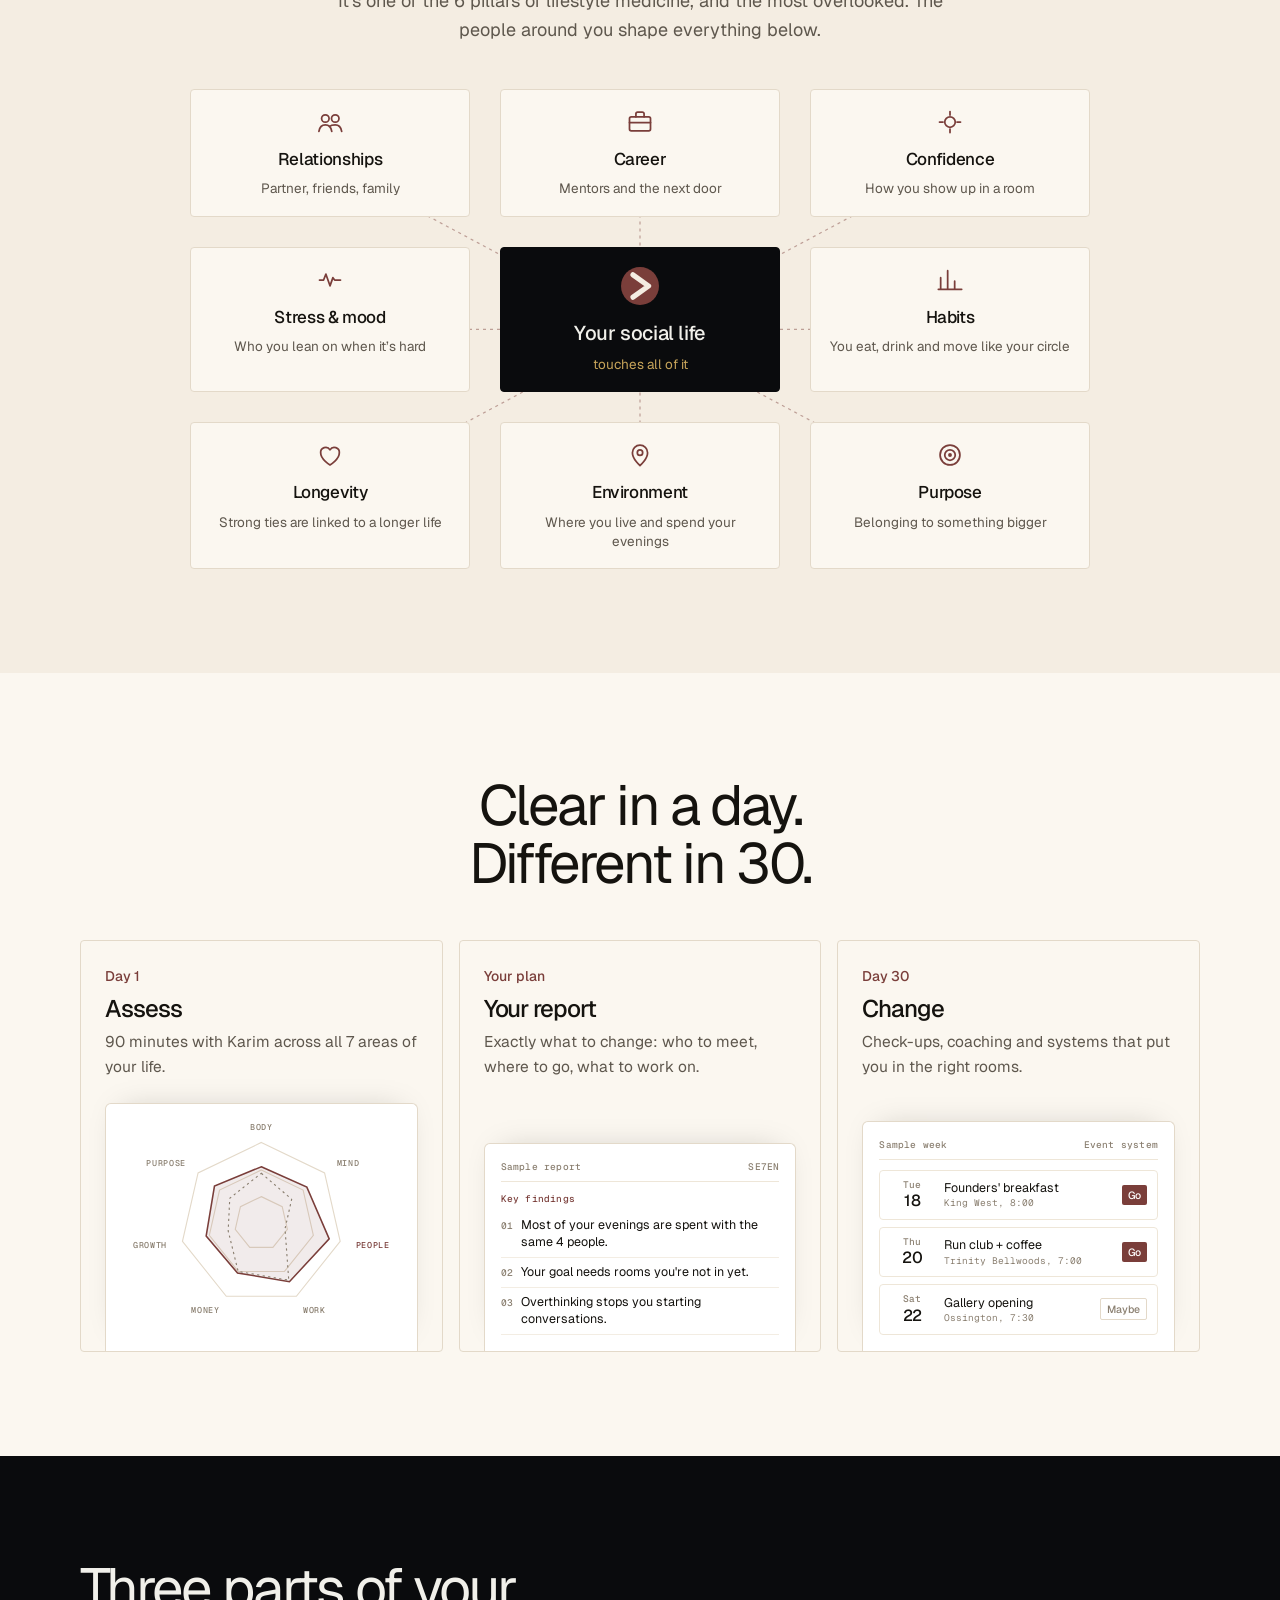
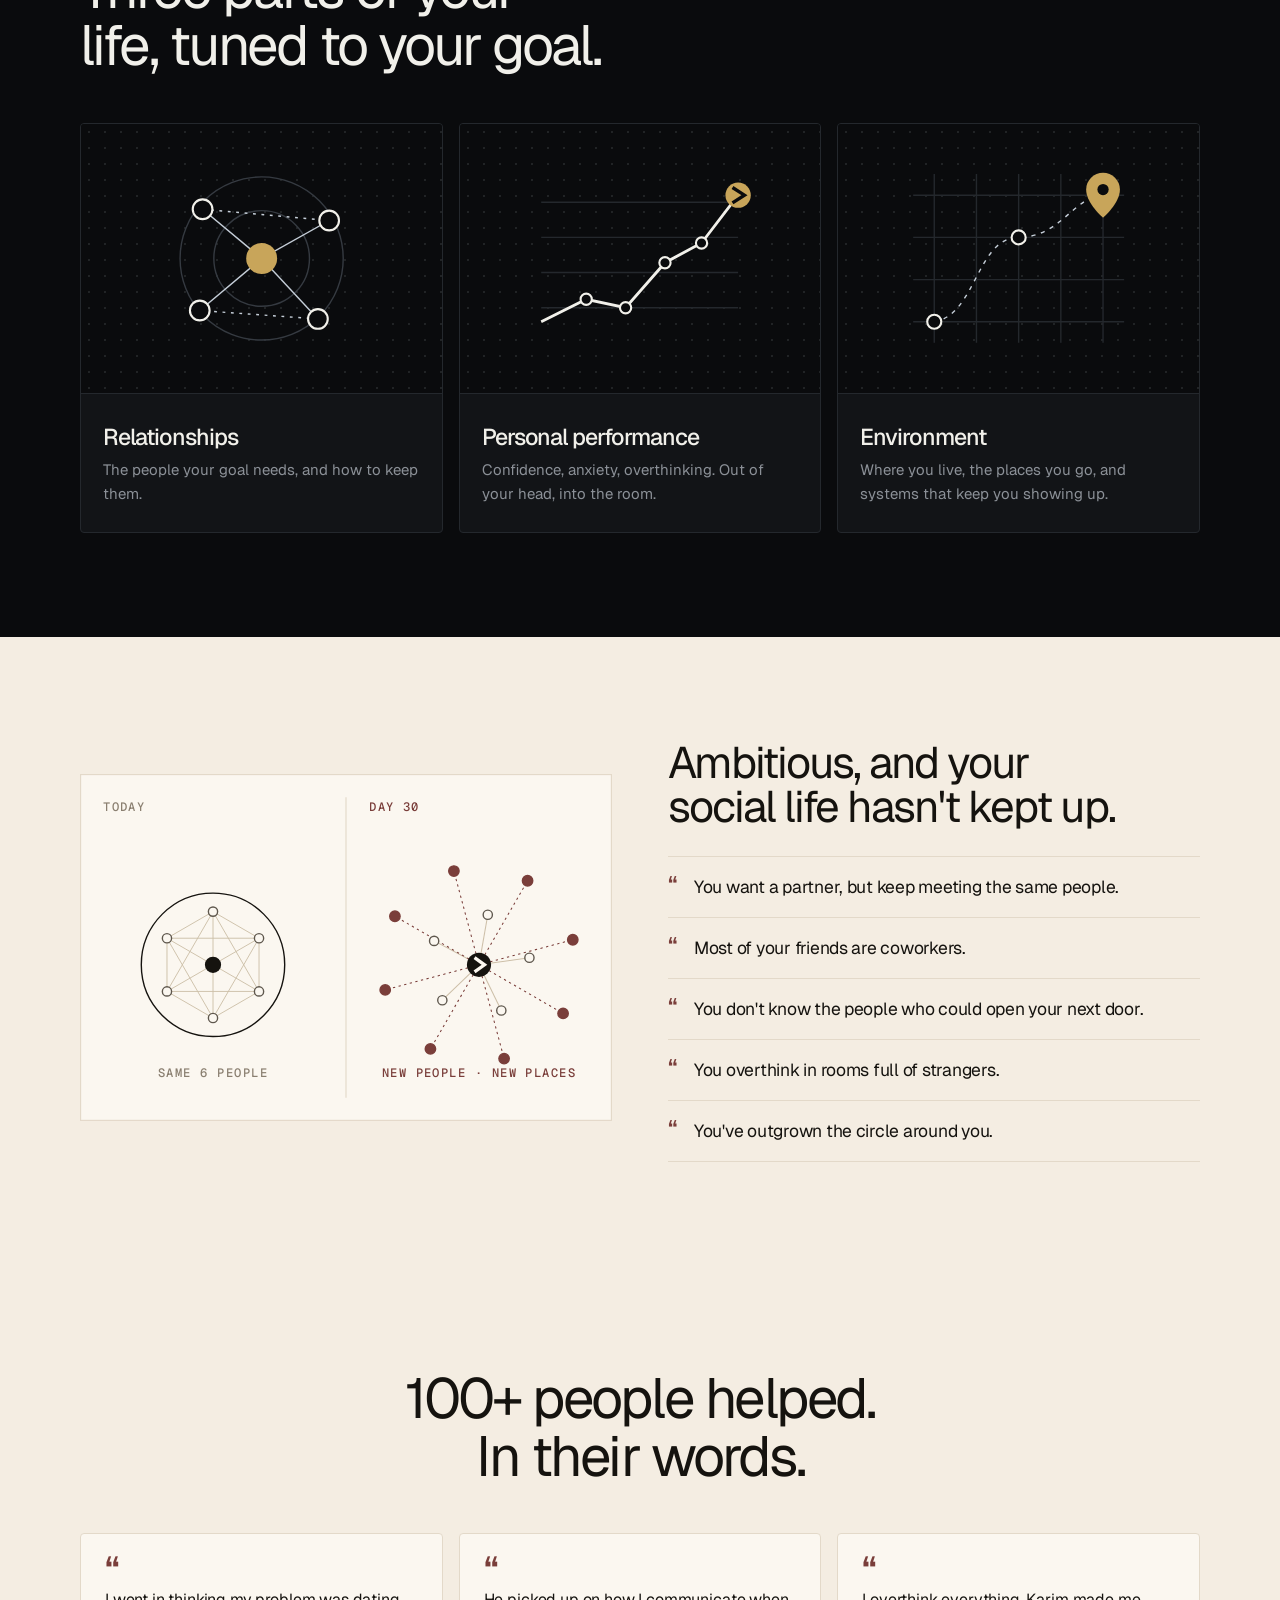
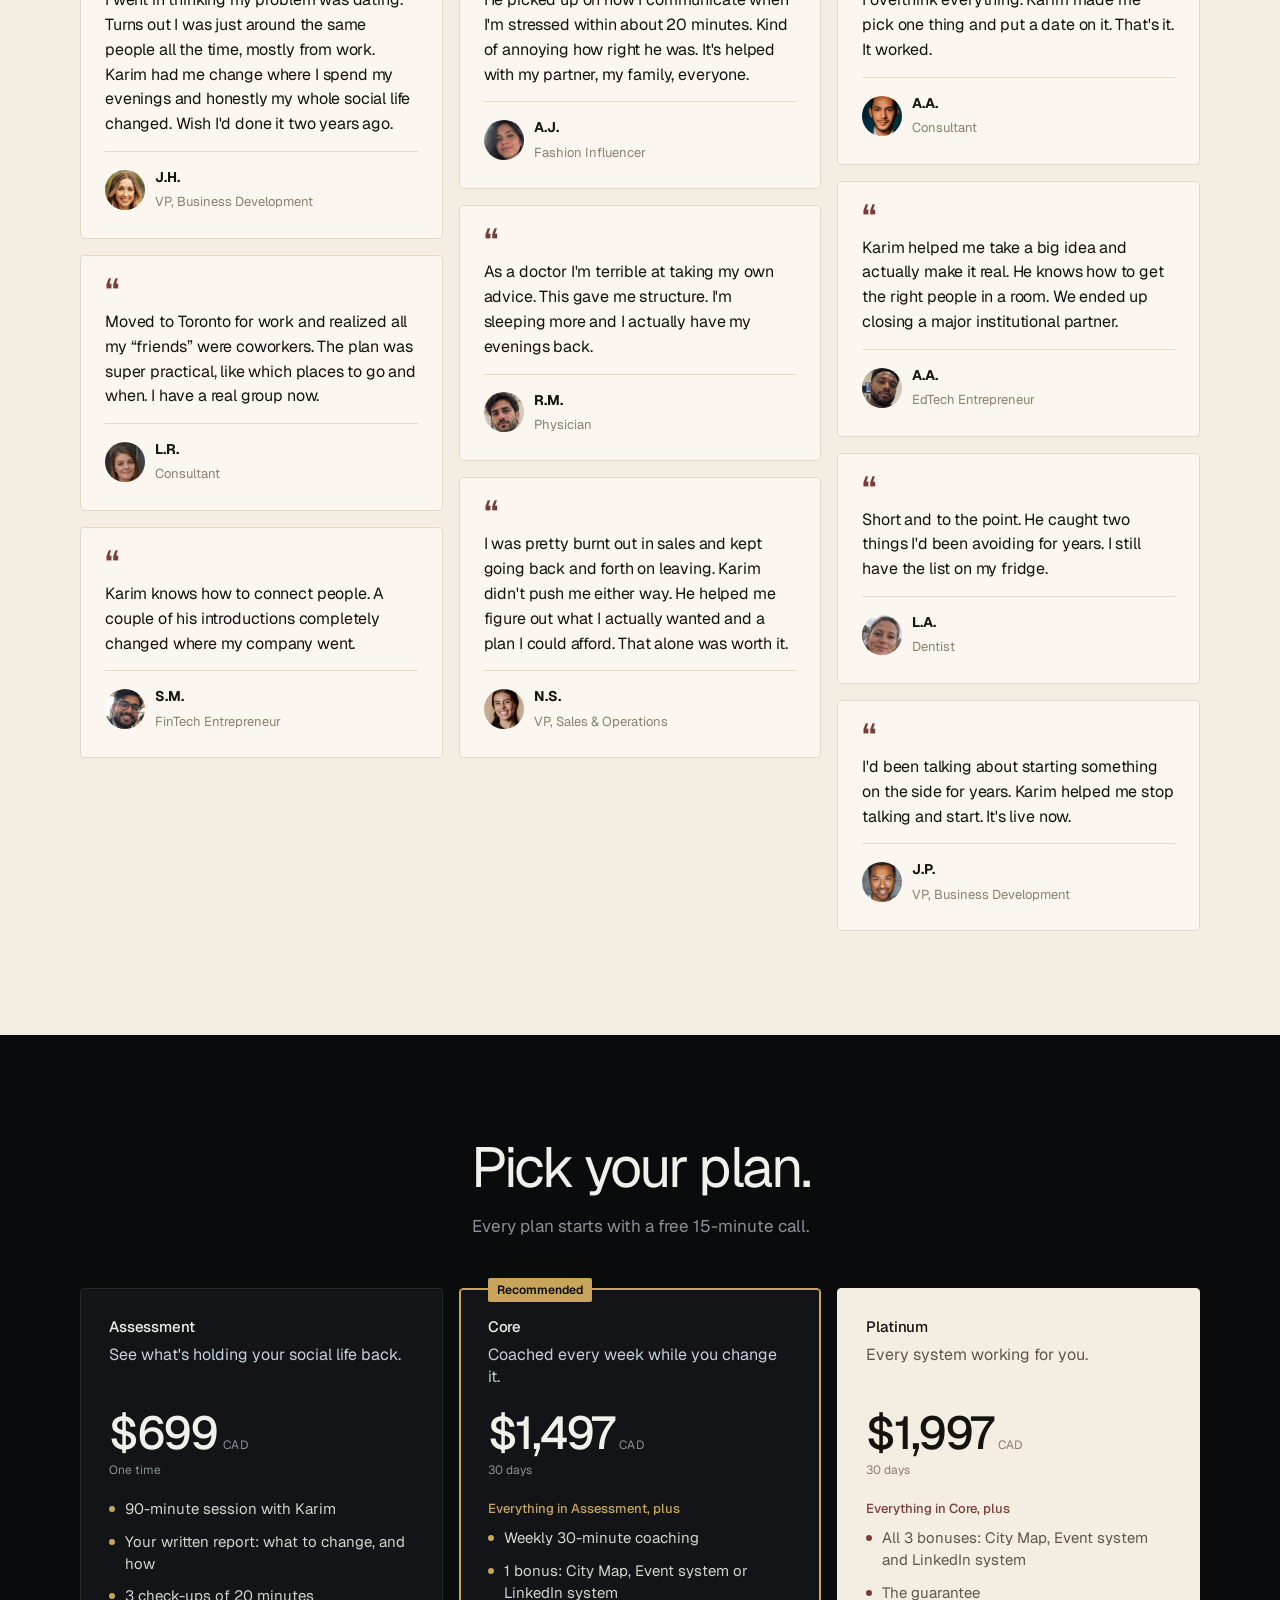
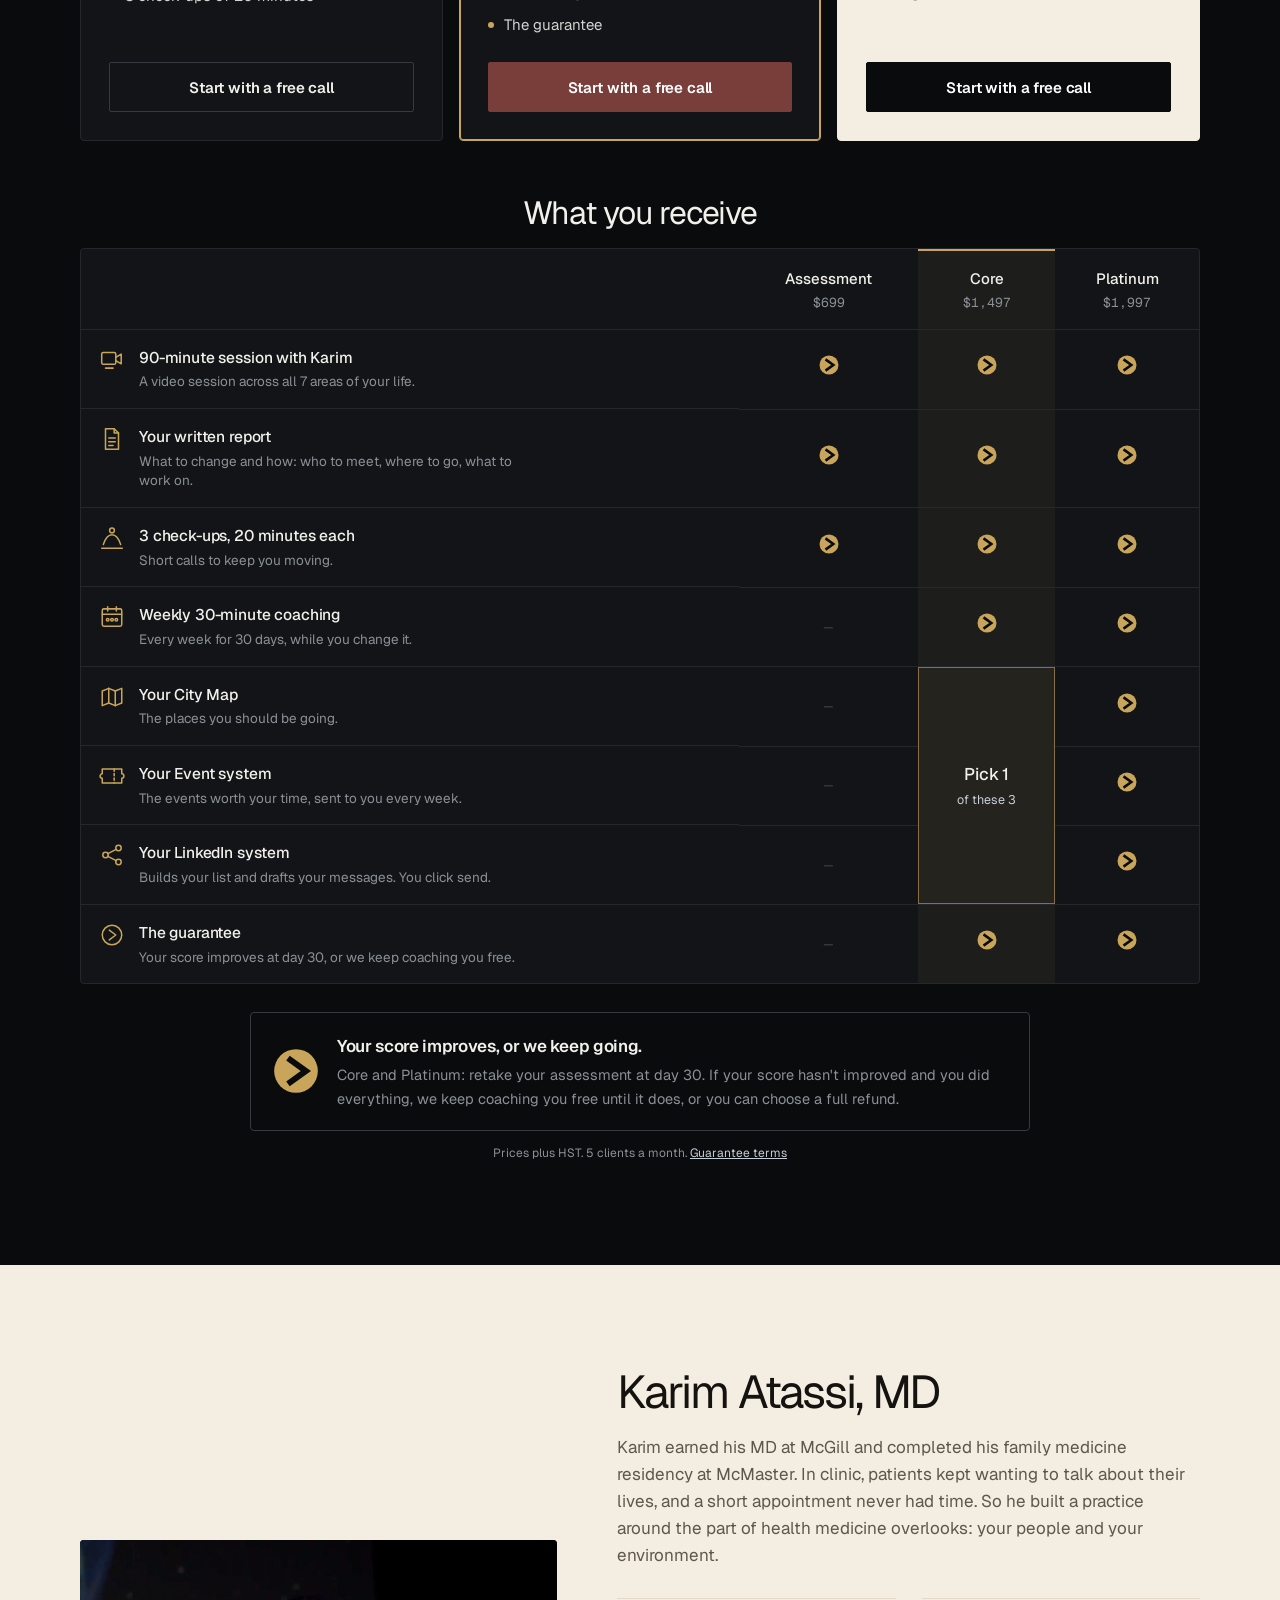
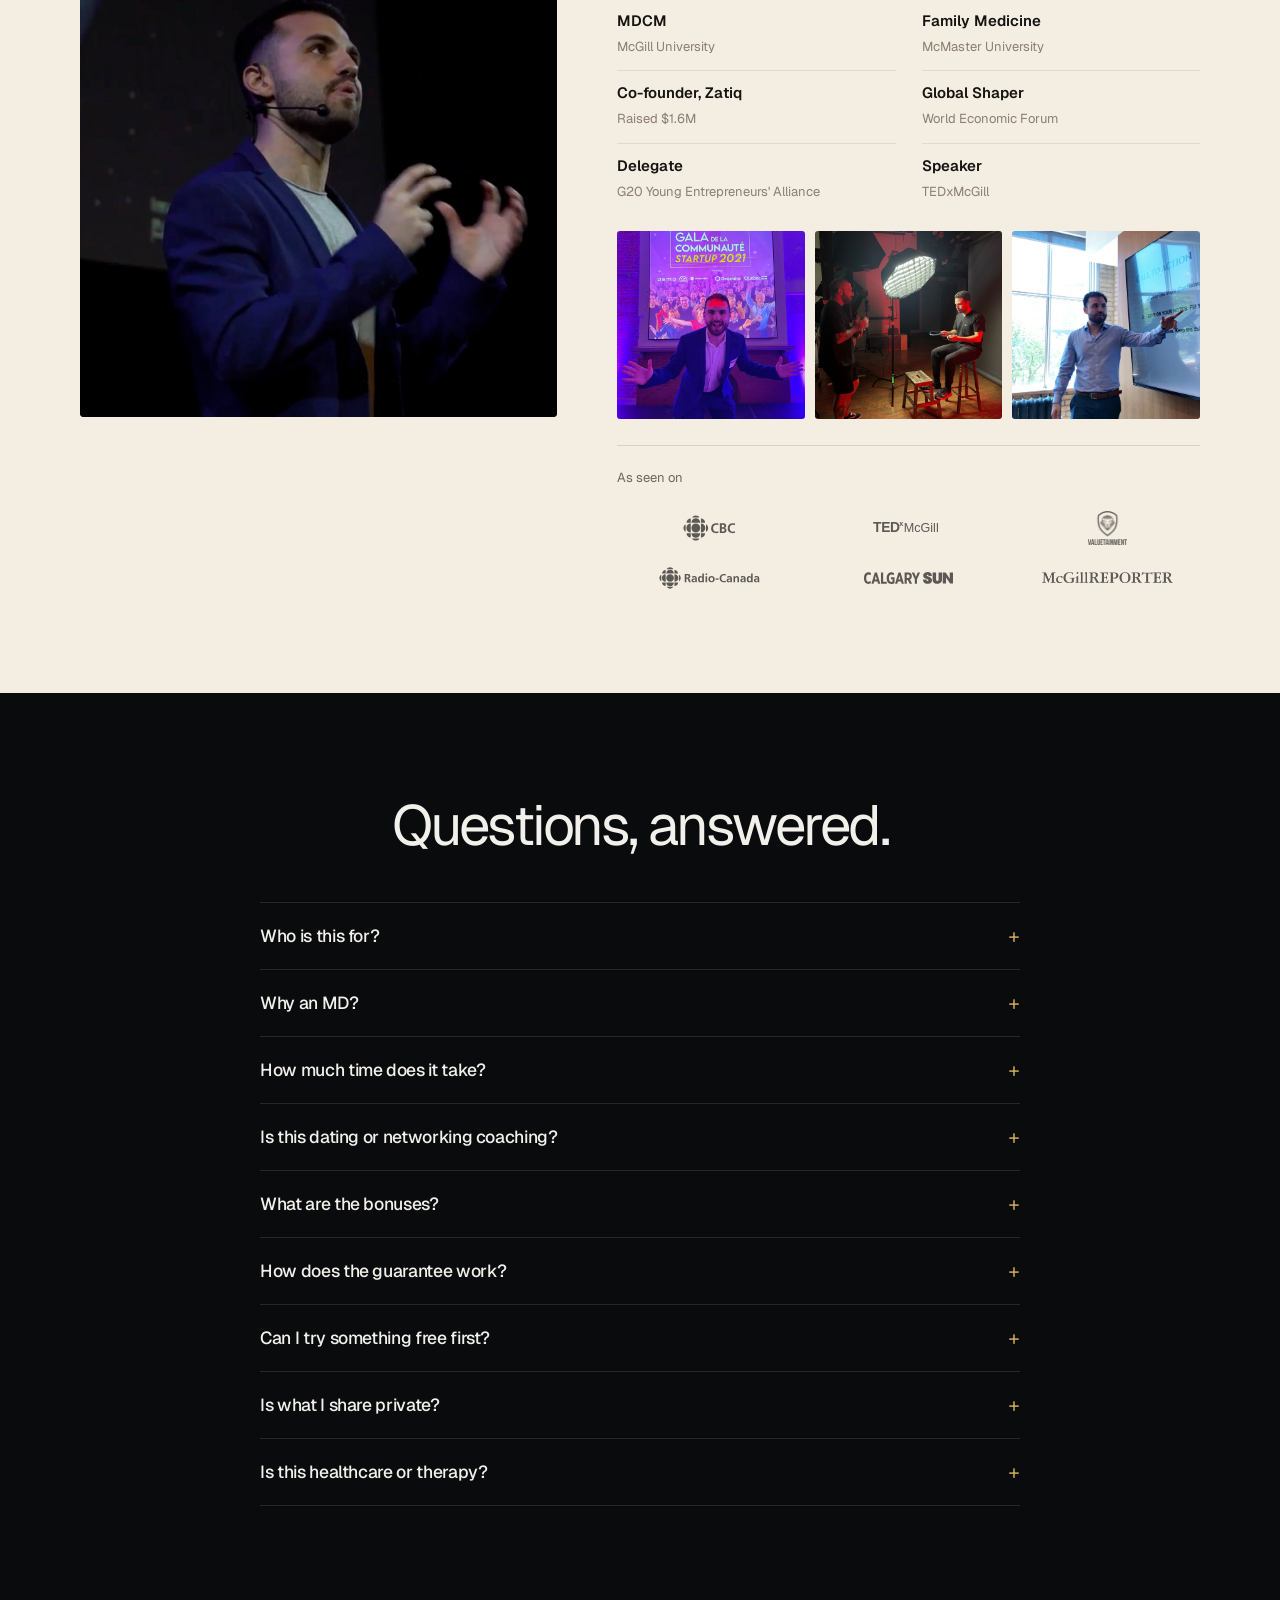
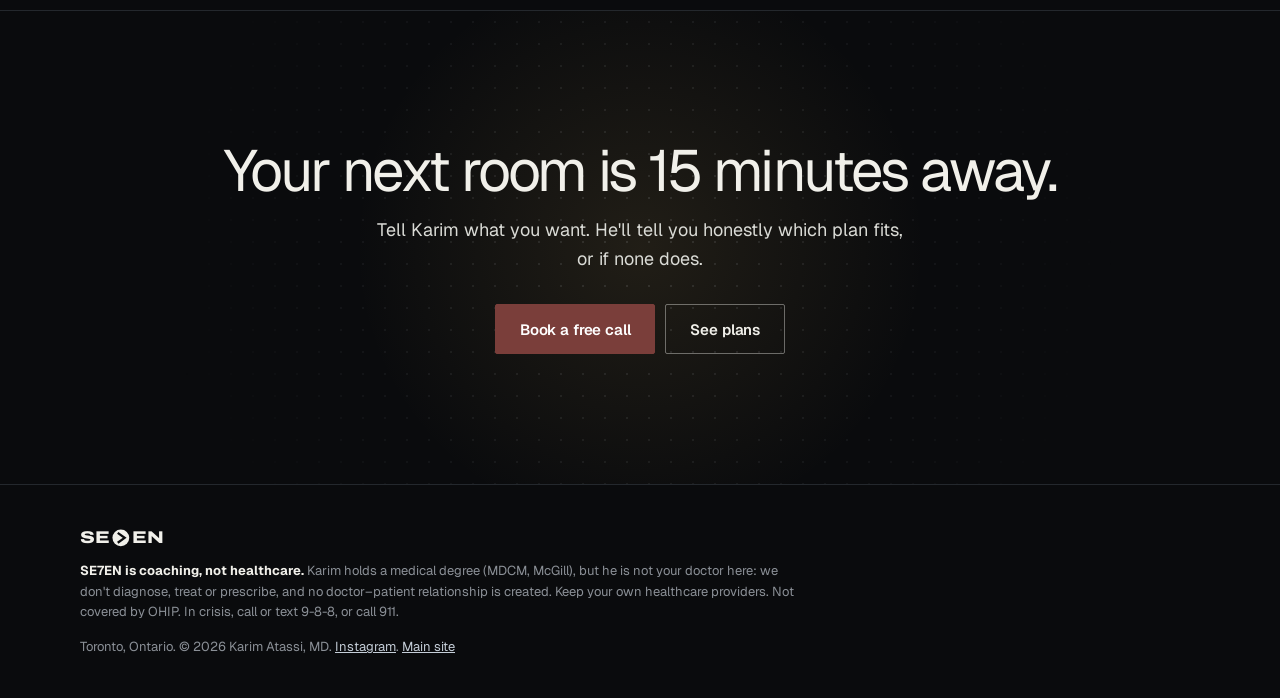
==== commit 016f6029: "About: 'As seen on' logo grid under the three photos Co-Authored-By: Claude Opus 5.5 <noreply@anthro" ====
--- a/social/index.html
+++ b/social/index.html
@@ -236,6 +236,7 @@
 .about .bio{margin-top:18px;font-size:17px;color:var(--ink2);max-width:56ch}
 .creds{display:grid;grid-template-columns:repeat(2,minmax(0,1fr));gap:12px 26px;margin:28px 0 0;padding:0;list-style:none}
 .creds li{border-top:1px solid var(--lc);padding-top:10px}.creds b{display:block;color:var(--ink);font-weight:600;font-size:15px}.creds span{font:400 11.5px var(--mono);color:var(--lab)}
+.press2{display:grid;grid-template-columns:repeat(3,minmax(0,1fr));align-items:center;justify-items:center;gap:22px 14px;margin-top:26px;padding-top:22px;border-top:1px solid rgba(10,11,13,.12)}.press2 p{grid-column:1/-1;justify-self:start;font-size:13px;color:#6b6760}.press2 img{height:calc(var(--h)*.85);max-width:100%;width:auto;filter:grayscale(1) brightness(0);opacity:.62}@media(max-width:640px){.press2{grid-template-columns:repeat(3,minmax(0,1fr));gap:22px 12px}.press2 img{height:calc(var(--h)*.85)}}
 .strip{display:grid;grid-template-columns:repeat(3,minmax(0,1fr));gap:10px;margin-top:28px}
 .strip img{aspect-ratio:1/1;object-fit:cover;border-radius:3px}
 @media(max-width:900px){.about{grid-template-columns:minmax(0,1fr);gap:32px}.about .ph{aspect-ratio:4/4.2}}
@@ -447,7 +448,8 @@
             <li><b>Delegate</b><span>G20 Young Entrepreneurs' Alliance</span></li>
             <li><b>Speaker</b><span>TEDxMcGill</span></li>
           </ul>
-      <div class="strip"><img src="../assets/media/startup-gala.jpg" alt="Karim on stage at the Startup Community Gala" loading="lazy" style="object-position:50% 70%"><img src="../assets/media/studio-bts.jpg" alt="Karim on set at a studio shoot" loading="lazy" style="object-position:72% 55%"><img src="../assets/media/leading-room.jpg" alt="Karim leading a workshop" loading="lazy" style="object-position:30% 50%"></div></div>
+      <div class="strip"><img src="../assets/media/startup-gala.jpg" alt="Karim on stage at the Startup Community Gala" loading="lazy" style="object-position:50% 70%"><img src="../assets/media/studio-bts.jpg" alt="Karim on set at a studio shoot" loading="lazy" style="object-position:72% 55%"><img src="../assets/media/leading-room.jpg" alt="Karim leading a workshop" loading="lazy" style="object-position:30% 50%"></div>
+      <div class="press2" role="region" aria-label="As seen on"><p>As seen on</p><img src="../assets/press/cbc.svg" alt="CBC" style="--h:30px"> <img src="../assets/press/tedx-mcgill.svg" alt="TEDxMcGill" style="--h:20px"> <img src="../assets/press/valuetainment.png" alt="Valuetainment" style="--h:40px"> <img src="../assets/press/radio-canada.svg" alt="Radio-Canada" style="--h:26px"> <img src="../assets/press/calgary-sun.svg" alt="Calgary Sun" class="inv" style="--h:14px"> <img src="../assets/press/mcgill-reporter.png" alt="McGill Reporter" style="--h:13px"></div></div>
   </div>
 </section>
 
